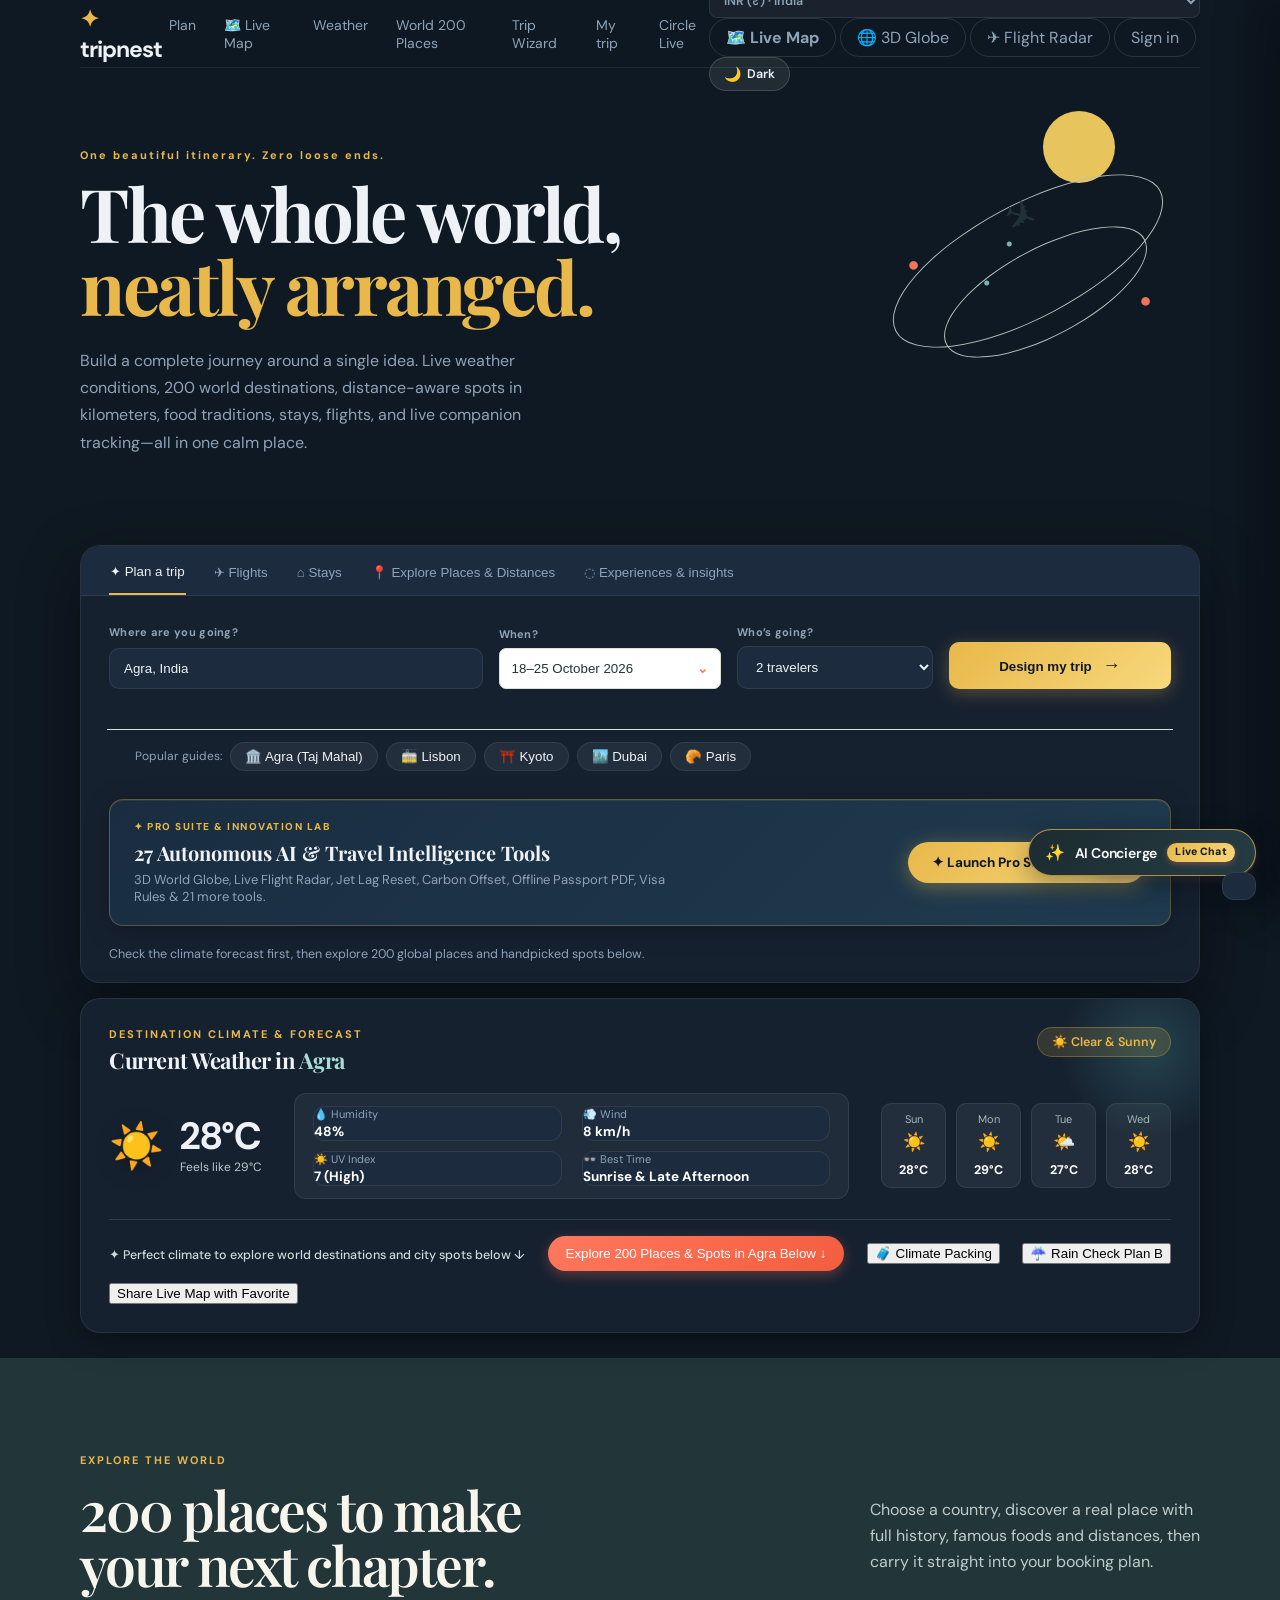
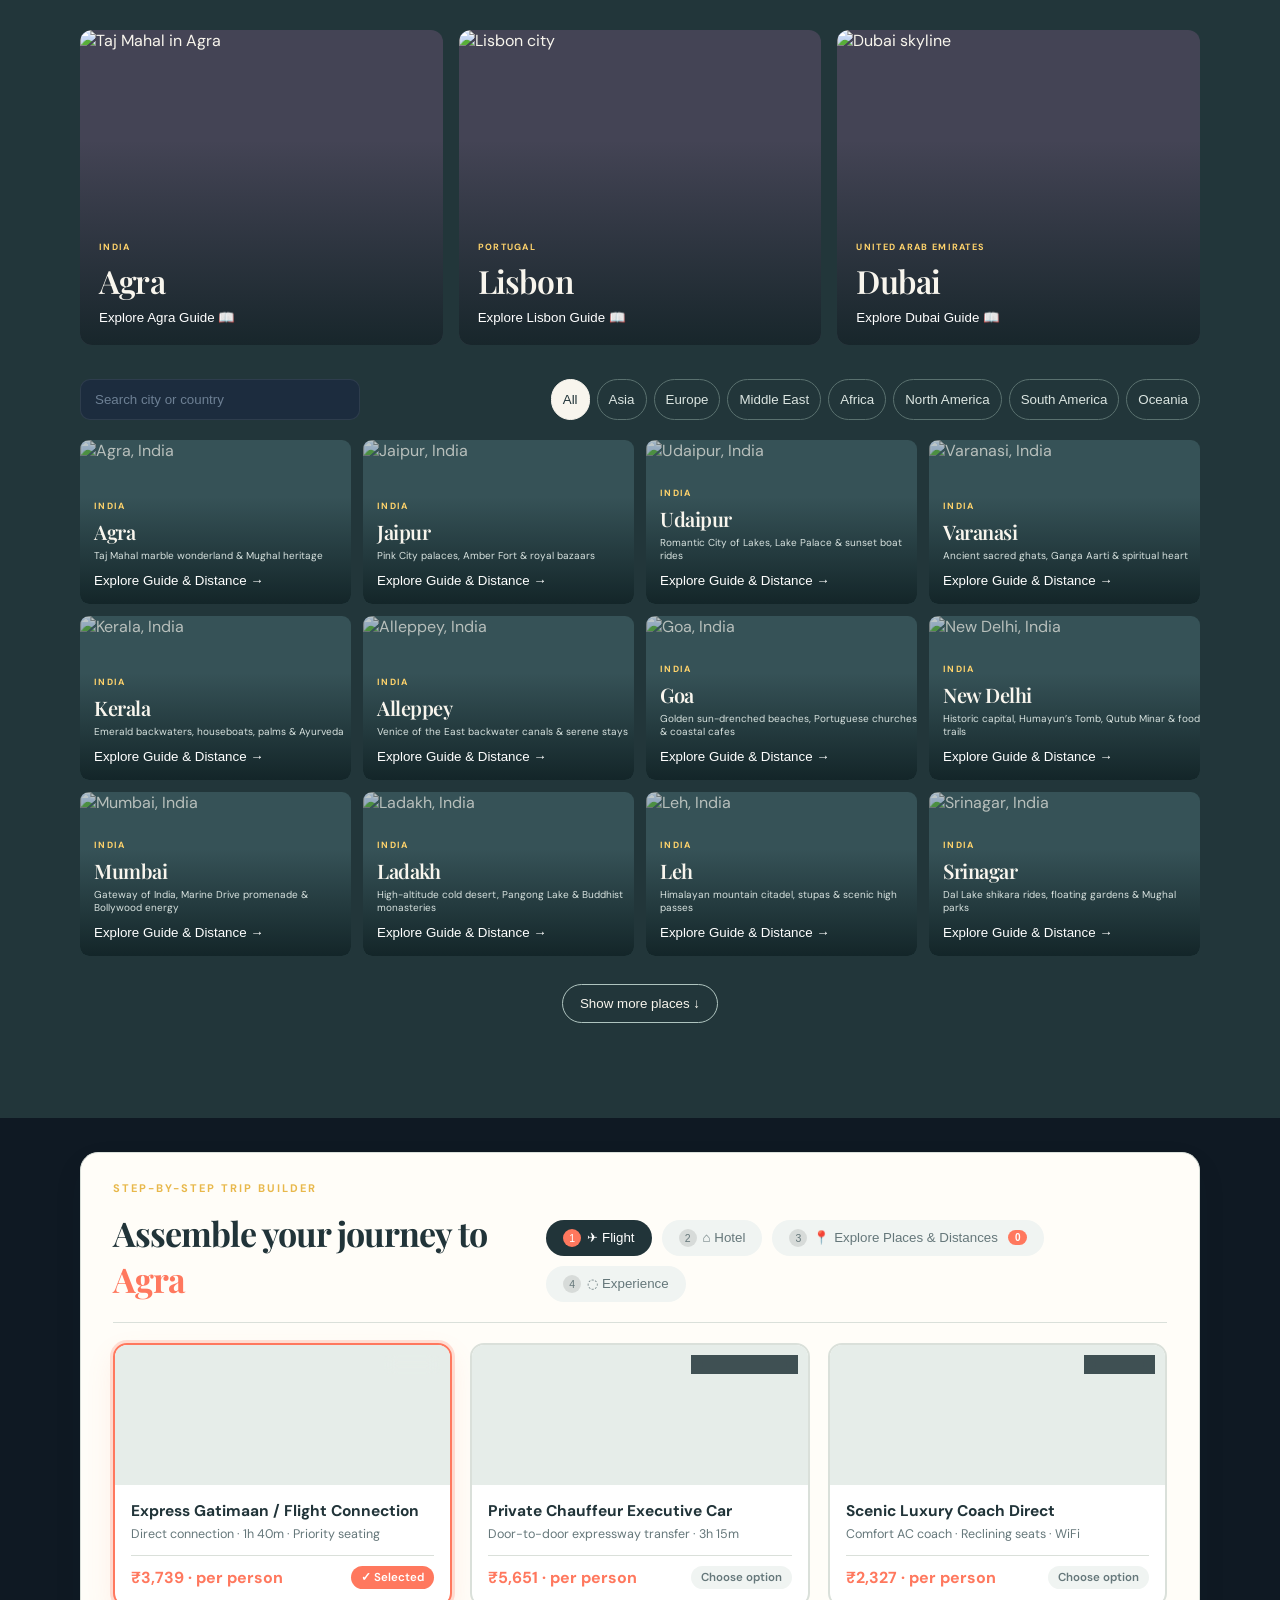
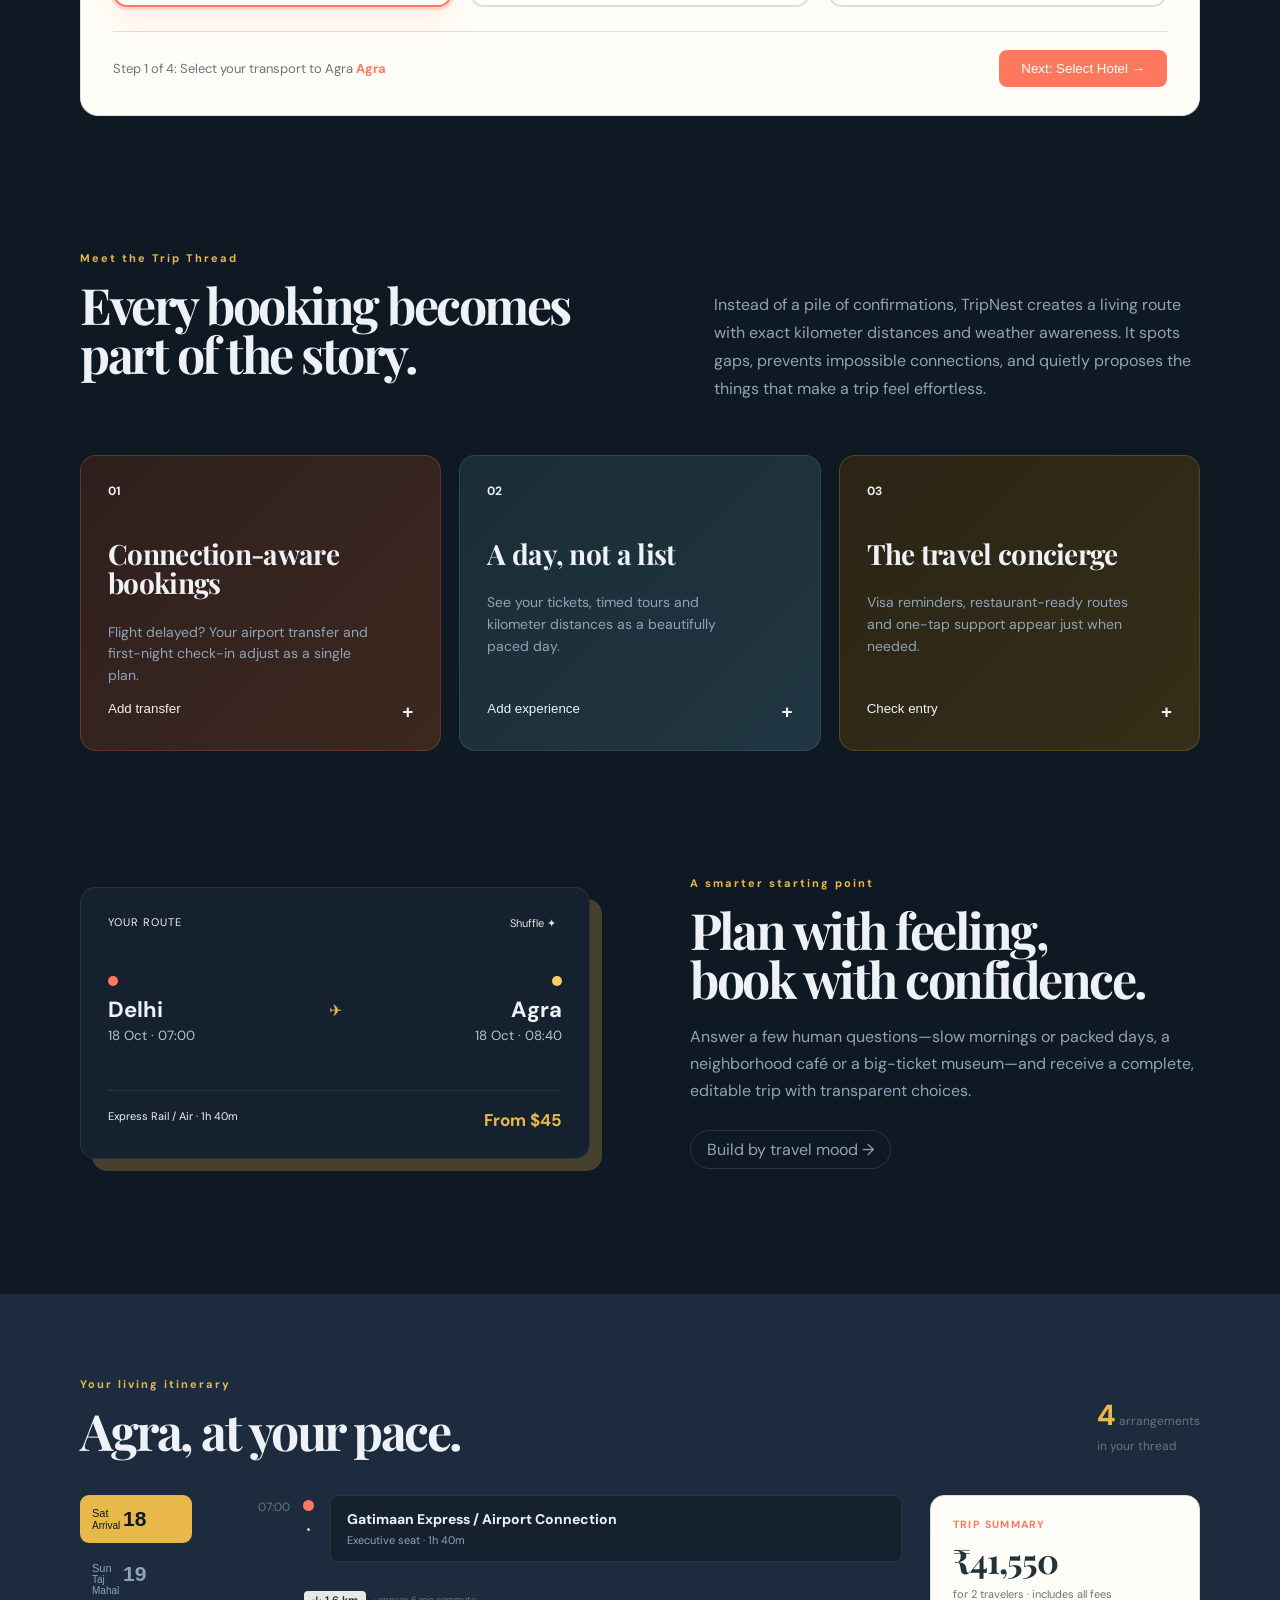
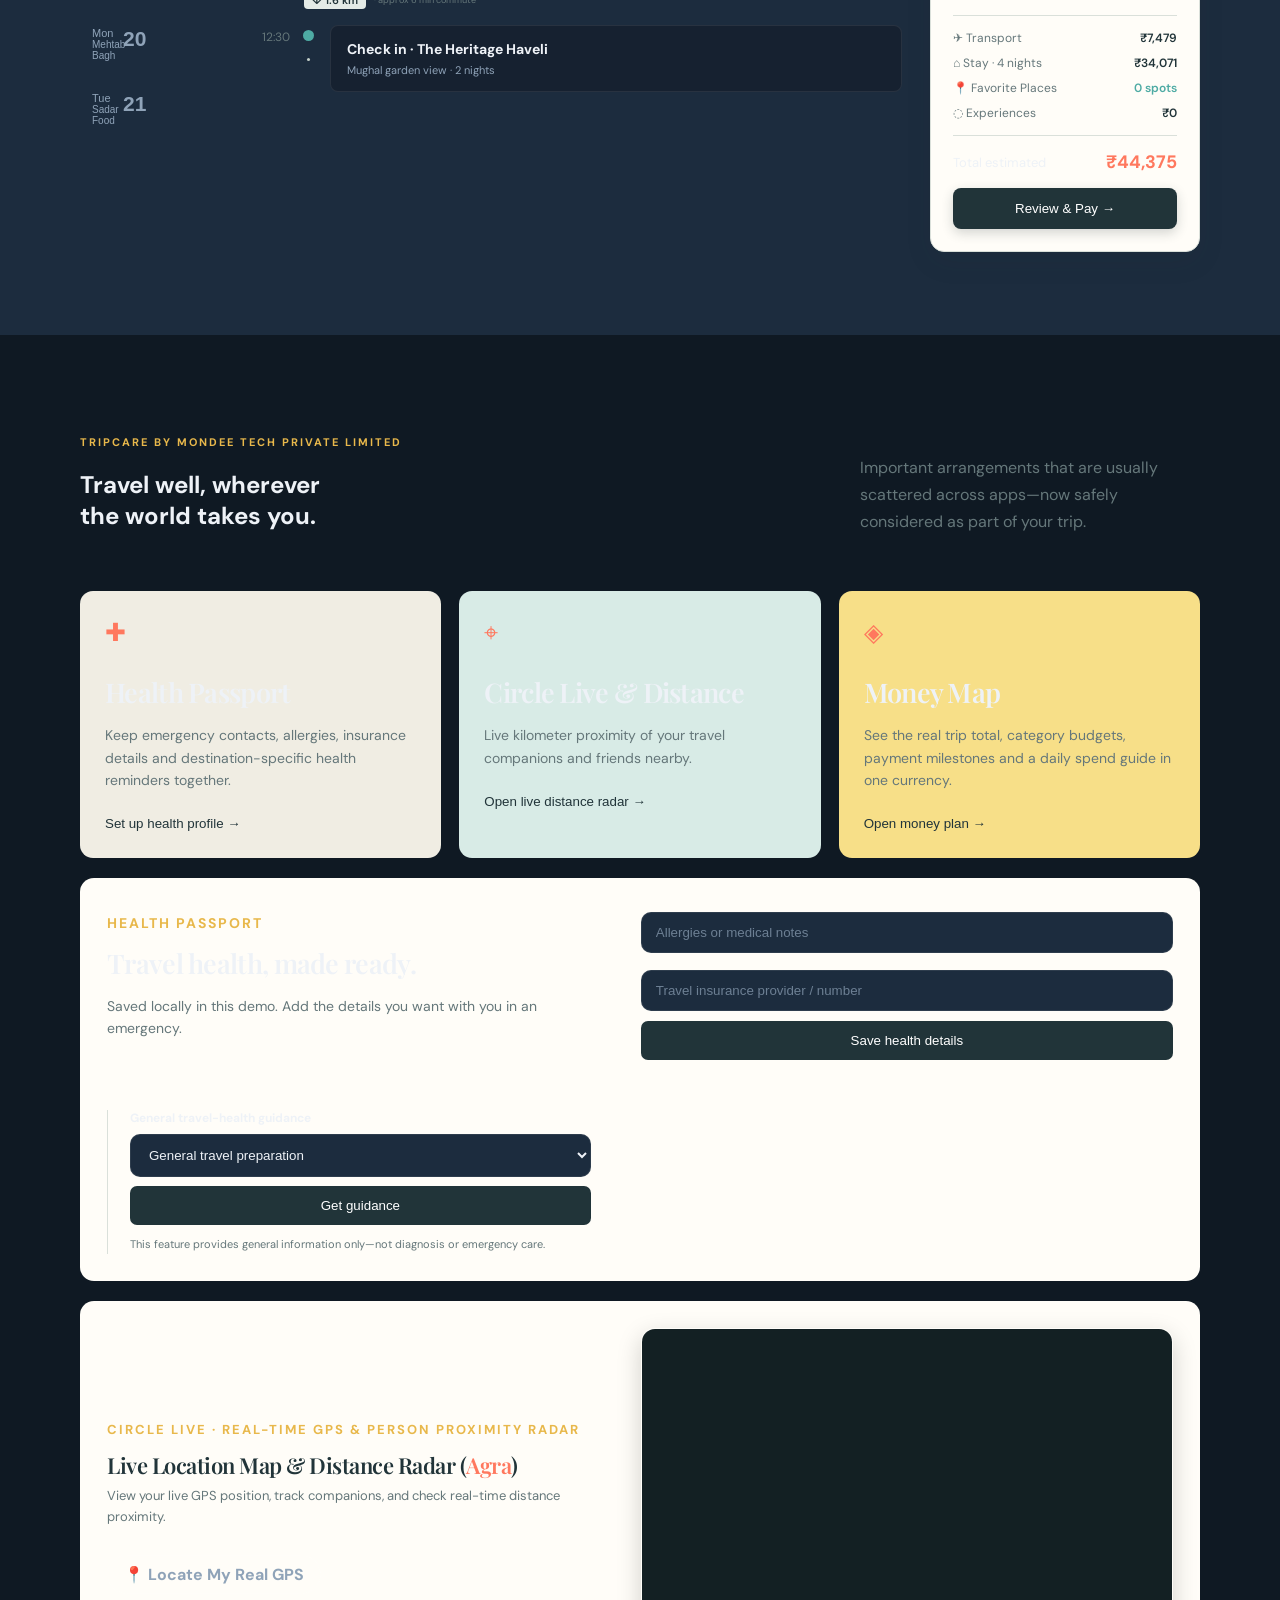
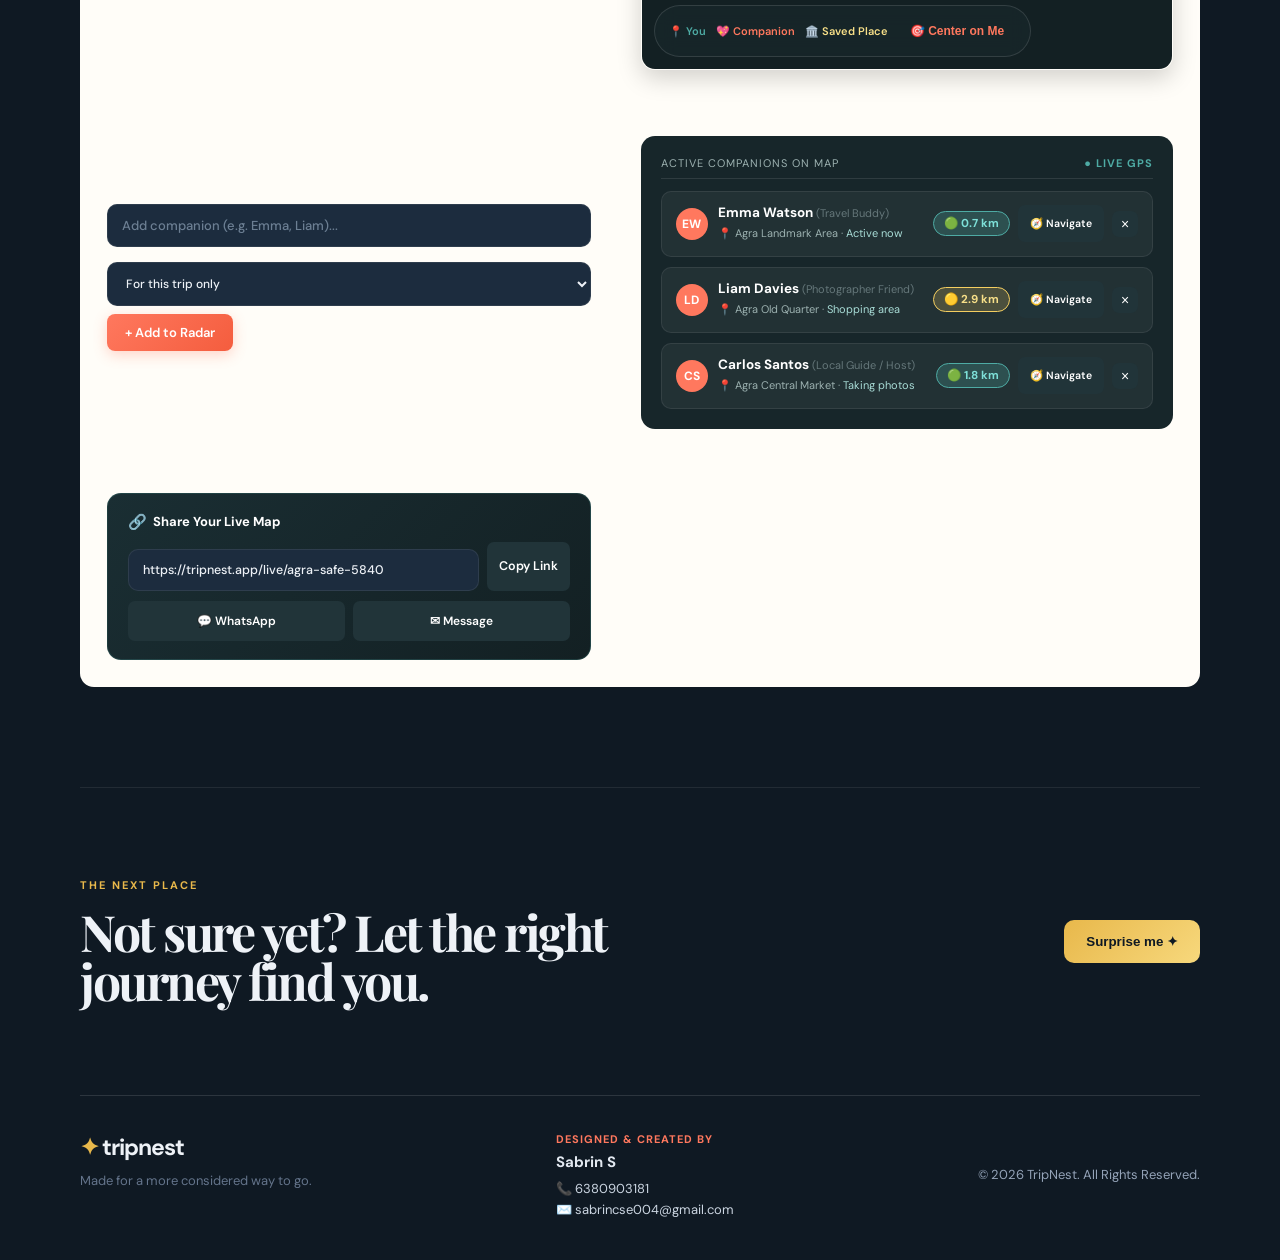
==== static/index.html @ 968e50c2 "Fix Render deployment: add Procfile, render.yaml, runtime.txt, update PORT binding & root layout" ====
<!doctype html>
<html lang="en">
  <head>
    <meta charset="UTF-8" />
    <meta name="viewport" content="width=device-width, initial-scale=1.0" />
    <title>TripNest — Everything for the journey</title>
    <link rel="preconnect" href="https://fonts.googleapis.com" />
    <link rel="preconnect" href="https://fonts.gstatic.com" crossorigin />
    <link href="https://fonts.googleapis.com/css2?family=DM+Sans:wght@400;500;600;700&family=Playfair+Display:wght@600;700&display=swap" rel="stylesheet" />
    <link rel="stylesheet" href="css/styles.css" />
    <link rel="stylesheet" href="css/styles-extra.css" />
    <link rel="stylesheet" href="css/styles-interactive.css" />
    <link rel="stylesheet" href="css/styles-world.css" />
    <link rel="stylesheet" href="css/styles-booking.css" />
    <link rel="stylesheet" href="css/styles-health.css" />
    <link rel="stylesheet" href="css/styles-features.css" />
    <link rel="stylesheet" href="https://unpkg.com/leaflet@1.9.4/dist/leaflet.css" crossorigin="" />
    <link rel="stylesheet" href="css/styles-livemap.css" />
    <link rel="stylesheet" href="css/styles-override.css?v=4" />
    <style>
      /* ── TRIPNEST INLINE THEME — navy + gold (no-cache, always fresh) ── */
      :root {
        --tn-bg:#0f1923; --tn-surface:#162130; --tn-surface2:#1c2c3e;
        --tn-border:rgba(255,255,255,0.08); --tn-gold:#e8b84b; --tn-gold2:#f7d87c;
        --tn-text:#eef2f7; --tn-muted:#8fa3b8; --tn-ink:#0f1923;
      }
      html,body{background:#0f1923!important;color:#eef2f7!important;}

      /* NAV */
      header.nav{background:rgba(15,25,35,.97)!important;backdrop-filter:blur(16px)!important;border-bottom:1px solid rgba(255,255,255,.08)!important;position:sticky!important;top:0!important;z-index:900!important;height:68px!important;}
      .brand{color:#eef2f7!important;}.brand span{color:#e8b84b!important;}
      nav a{color:#8fa3b8!important;}nav a:hover{color:#eef2f7!important;}
      .sign-in,.outline-btn{background:transparent!important;border:1px solid rgba(255,255,255,.12)!important;color:#8fa3b8!important;border-radius:100px!important;padding:8px 16px!important;transition:all .2s!important;}
      .sign-in:hover,.outline-btn:hover{border-color:#e8b84b!important;color:#e8b84b!important;}
      .currency-nav-select{background:rgba(255,255,255,.05)!important;border:1px solid rgba(255,255,255,.08)!important;color:#8fa3b8!important;border-radius:8px!important;padding:7px 10px!important;}

      /* HERO */
      .eyebrow{color:#e8b84b!important;letter-spacing:2px!important;}
      .hero h1,.concept h2,.split-section h2,.itinerary-section h2,.newsletter h2{color:#eef2f7!important;}
      h1 em{color:#e8b84b!important;font-style:normal!important;}
      .hero-copy{color:#8fa3b8!important;font-size:16px!important;line-height:1.7!important;}

      /* PLANNER CARD */
      .planner{background:#162130!important;border:1px solid rgba(255,255,255,.08)!important;border-radius:20px!important;box-shadow:0 20px 60px rgba(0,0,0,.45)!important;overflow:hidden!important;margin-top:24px!important;}
      .tab-row{background:#1c2c3e!important;border-bottom:1px solid rgba(255,255,255,.08)!important;padding:0 28px!important;}
      .tab-row button{color:#8fa3b8!important;}.tab-row button.active{color:#eef2f7!important;border-bottom:2px solid #e8b84b!important;}
      .search-box{background:#162130!important;padding:24px 28px!important;gap:16px!important;}
      .search-box label{color:#8fa3b8!important;font-size:11px!important;font-weight:700!important;}
      input,select{background:#1c2c3e!important;border:1px solid rgba(255,255,255,.08)!important;color:#eef2f7!important;border-radius:10px!important;padding:12px 14px!important;}
      input:focus,select:focus{border-color:#e8b84b!important;box-shadow:0 0 0 3px rgba(232,184,75,.12)!important;outline:none!important;}
      input::placeholder{color:#8fa3b8!important;opacity:.7!important;}
      .search-btn{background:linear-gradient(135deg,#e8b84b,#f7d87c)!important;color:#0f1923!important;border:none!important;border-radius:10px!important;font-weight:700!important;box-shadow:0 4px 18px rgba(232,184,75,.3)!important;}
      .search-btn:hover{transform:translateY(-2px)!important;box-shadow:0 8px 28px rgba(232,184,75,.5)!important;}

      /* QUICK PILLS */
      .quick-destination-pills{background:#162130!important;padding:12px 28px 20px!important;display:flex!important;align-items:center!important;gap:8px!important;flex-wrap:wrap!important;}
      .quick-destination-pills span{color:#8fa3b8!important;font-size:12px!important;}
      .quick-pill-btn{background:rgba(255,255,255,.06)!important;border:1px solid rgba(255,255,255,.08)!important;color:#eef2f7!important;border-radius:999px!important;padding:6px 14px!important;cursor:pointer!important;transition:all .2s!important;}
      .quick-pill-btn:hover{background:rgba(232,184,75,.12)!important;border-color:#e8b84b!important;color:#e8b84b!important;}

      /* PRO SUITE BANNER — properly aligned */
      .planner-suite-banner{margin:0 28px 20px!important;background:linear-gradient(135deg,#1a2d40,#1f3a4f)!important;border:1px solid rgba(232,184,75,.3)!important;border-radius:14px!important;padding:20px 24px!important;}
      .planner-suite-header{display:flex!important;align-items:center!important;justify-content:space-between!important;gap:20px!important;flex-wrap:wrap!important;}
      .planner-suite-title{flex:1!important;min-width:0!important;}
      .planner-suite-badge{font-size:10px!important;font-weight:800!important;letter-spacing:1.5px!important;color:#e8b84b!important;text-transform:uppercase!important;display:block!important;margin-bottom:6px!important;}
      .planner-suite-banner h3{margin:0 0 5px!important;font:700 20px "Playfair Display",serif!important;color:#eef2f7!important;}
      .planner-suite-banner p{margin:0!important;font-size:13px!important;color:#8fa3b8!important;}
      .highlight-suite-btn{background:linear-gradient(135deg,#e8b84b,#f7d87c)!important;color:#0f1923!important;border:none!important;border-radius:999px!important;padding:12px 24px!important;font:700 13.5px "DM Sans",sans-serif!important;white-space:nowrap!important;flex-shrink:0!important;cursor:pointer!important;box-shadow:0 4px 20px rgba(232,184,75,.4)!important;animation:none!important;transition:all .25s!important;}
      .highlight-suite-btn:hover{transform:translateY(-2px)!important;box-shadow:0 8px 30px rgba(232,184,75,.6)!important;}
      .helper{padding:0 28px 20px!important;color:#8fa3b8!important;font-size:12.5px!important;}

      /* SECTIONS */
      .itinerary-section{background:#1c2c3e!important;}
      .itinerary-section h2{color:#eef2f7!important;}
      .day{color:#8fa3b8!important;}.day.active{background:#e8b84b!important;color:#0f1923!important;}
      .event-content{background:#162130!important;border:1px solid rgba(255,255,255,.08)!important;color:#eef2f7!important;}
      .event-content b{color:#eef2f7!important;}.event-content small{color:#8fa3b8!important;}
      .trip-total{background:#162130!important;border:1px solid rgba(255,255,255,.08)!important;border-radius:16px!important;}
      .trip-total p,.trip-total small{color:#8fa3b8!important;}.trip-total h3{color:#e8b84b!important;}
      .trip-total hr{border-top:1px solid rgba(255,255,255,.08)!important;}
      .trip-total button{background:linear-gradient(135deg,#e8b84b,#f7d87c)!important;color:#0f1923!important;border-radius:10px!important;font-weight:700!important;}
      .trip-count b{color:#e8b84b!important;}
      .feature-card.coral{background:linear-gradient(135deg,#2e1f1c,#3d2820)!important;border:1px solid rgba(255,127,110,.2)!important;}
      .feature-card.blue{background:linear-gradient(135deg,#1a2d35,#203642)!important;border:1px solid rgba(78,171,164,.2)!important;}
      .feature-card.yellow{background:linear-gradient(135deg,#2a2415,#352e18)!important;border:1px solid rgba(232,184,75,.2)!important;}
      .feature-card h3,.feature-card span,.feature-card button{color:#eef2f7!important;}
      .feature-card p{color:#8fa3b8!important;}
      .route-card{background:#162130!important;border:1px solid rgba(255,255,255,.08)!important;box-shadow:12px 12px 0 rgba(232,184,75,.25)!important;color:#eef2f7!important;}
      .route-line>span{color:#e8b84b!important;}.route-footer{border-top:1px solid rgba(255,255,255,.08)!important;}.route-footer strong{color:#e8b84b!important;}
      .section-copy,.concept>p{color:#8fa3b8!important;}
      .weather-card-container{background:#162130!important;border:1px solid rgba(255,255,255,.08)!important;border-radius:20px!important;padding:28px!important;}
      .weather-header h3,.weather-temp{color:#eef2f7!important;}
      .weather-badge{background:rgba(232,184,75,.15)!important;border:1px solid rgba(232,184,75,.3)!important;color:#e8b84b!important;border-radius:999px!important;padding:6px 14px!important;}
      .w-metric{background:#1c2c3e!important;border:1px solid rgba(255,255,255,.08)!important;border-radius:12px!important;color:#eef2f7!important;}
      .w-metric span{color:#8fa3b8!important;}
      dialog{background:#162130!important;color:#eef2f7!important;border:1px solid rgba(255,255,255,.08)!important;border-radius:20px!important;}
      dialog h2{color:#eef2f7!important;}dialog::backdrop{background:rgba(5,10,18,.85)!important;}
      .account-tabs button{color:#8fa3b8!important;}.account-tabs .active{color:#e8b84b!important;border-bottom-color:#e8b84b!important;}
      footer{border-top:1px solid rgba(255,255,255,.08)!important;color:#8fa3b8!important;}
      footer a{color:#eef2f7!important;text-decoration:none!important;}
      .newsletter h2{color:#eef2f7!important;}.newsletter button{background:linear-gradient(135deg,#e8b84b,#f7d87c)!important;color:#0f1923!important;font-weight:700!important;border-radius:10px!important;}
      #toast{background:#1c2c3e!important;border:1px solid rgba(255,255,255,.08)!important;color:#eef2f7!important;border-radius:12px!important;bottom:90px!important;right:24px!important;z-index:1001!important;}

      /* AI CHAT WIDGET */
      .ai-chat-widget-container{position:fixed!important;bottom:24px!important;right:24px!important;z-index:1000!important;display:flex!important;flex-direction:column!important;align-items:flex-end!important;gap:10px!important;pointer-events:none!important;}
      .ai-chat-widget-container>*{pointer-events:auto!important;}
      .omni-floating-btn{display:inline-flex!important;align-items:center!important;gap:10px!important;background:linear-gradient(135deg,#1c2b2f,#253d45)!important;color:#fff!important;border:1.5px solid rgba(232,184,75,.7)!important;border-radius:999px!important;padding:12px 20px 12px 16px!important;font:600 14px "DM Sans",sans-serif!important;cursor:pointer!important;box-shadow:0 8px 28px rgba(0,0,0,.35)!important;transition:all .25s!important;}
      .omni-floating-btn:hover{transform:translateY(-3px)!important;border-color:#f7d87c!important;}
      .omni-floating-sparkle{color:#e8b84b!important;}
      .omni-floating-badge{background:linear-gradient(135deg,#e8b84b,#f7d87c)!important;color:#0f1923!important;font-size:10.5px!important;font-weight:800!important;padding:2px 8px!important;border-radius:999px!important;}
      .ai-chat-drawer{width:min(380px,calc(100vw - 48px))!important;max-height:min(540px,calc(100vh - 120px))!important;background:#111e29!important;border:1px solid rgba(232,184,75,.25)!important;border-radius:20px!important;box-shadow:0 24px 72px rgba(0,0,0,.6)!important;display:flex!important;flex-direction:column!important;overflow:hidden!important;transform:translateY(14px) scale(.97)!important;opacity:0!important;transition:transform .3s cubic-bezier(.16,1,.3,1),opacity .3s cubic-bezier(.16,1,.3,1)!important;pointer-events:none!important;}
      .ai-chat-drawer.open{transform:translateY(0) scale(1)!important;opacity:1!important;pointer-events:auto!important;}
      .ai-chat-drawer.hidden{display:none!important;}
      .ai-chat-drawer-header{background:linear-gradient(135deg,#152030,#1c2d3e)!important;border-bottom:1px solid rgba(232,184,75,.15)!important;padding:16px 18px!important;display:flex!important;align-items:center!important;justify-content:space-between!important;flex-shrink:0!important;}
      .ai-chat-badge{color:#e8b84b!important;font-size:10px!important;font-weight:800!important;}
      .ai-chat-drawer-title h3{color:#eef2f7!important;margin:4px 0 0!important;}
      .ai-chat-close-btn{background:rgba(255,255,255,.07)!important;border:1px solid rgba(255,255,255,.12)!important;color:#8fa3b8!important;border-radius:50%!important;width:32px!important;height:32px!important;display:flex!important;align-items:center!important;justify-content:center!important;cursor:pointer!important;font-size:18px!important;transition:all .2s!important;}
      .ai-chat-close-btn:hover{background:rgba(232,184,75,.15)!important;border-color:#e8b84b!important;color:#e8b84b!important;}
      .ai-chat-drawer-body{flex:1!important;overflow-y:auto!important;padding:16px!important;display:flex!important;flex-direction:column!important;gap:12px!important;}
      .ai-chat-drawer-actions{display:flex!important;gap:8px!important;}
      .voice-btn,.passport-pdf-btn{flex:1!important;padding:9px 12px!important;border-radius:10px!important;border:1px solid rgba(255,255,255,.08)!important;background:rgba(255,255,255,.05)!important;color:#eef2f7!important;font:500 12px "DM Sans",sans-serif!important;cursor:pointer!important;transition:all .2s!important;text-align:center!important;}
      .voice-btn:hover,.passport-pdf-btn:hover{background:rgba(232,184,75,.12)!important;border-color:#e8b84b!important;color:#e8b84b!important;}
      .ai-prompts{display:flex!important;flex-direction:column!important;gap:6px!important;}
      .ai-prompts span{font-size:10.5px!important;font-weight:700!important;color:#8fa3b8!important;text-transform:uppercase!important;display:block!important;}
      .ai-prompts button{background:rgba(255,255,255,.05)!important;border:1px solid rgba(255,255,255,.08)!important;color:#eef2f7!important;border-radius:10px!important;padding:9px 12px!important;font:500 12.5px "DM Sans",sans-serif!important;cursor:pointer!important;text-align:left!important;transition:all .2s!important;}
      .ai-prompts button:hover{background:rgba(232,184,75,.1)!important;border-color:rgba(232,184,75,.4)!important;color:#f7d87c!important;}
      .ai-response{background:rgba(255,255,255,.04)!important;border:1px solid rgba(255,255,255,.08)!important;border-radius:12px!important;padding:14px!important;font-size:13px!important;color:#eef2f7!important;line-height:1.6!important;min-height:80px!important;}
      .ai-response b{color:#e8b84b!important;display:block!important;margin-bottom:4px!important;font-size:11px!important;text-transform:uppercase!important;}
      .ai-chat-drawer-footer{padding:12px 14px 14px!important;border-top:1px solid rgba(255,255,255,.08)!important;background:rgba(0,0,0,.15)!important;flex-shrink:0!important;}
      .ai-chat-form{display:flex!important;gap:8px!important;align-items:center!important;}
      .ai-input-wrap{flex:1!important;display:flex!important;align-items:center!important;background:rgba(255,255,255,.06)!important;border:1px solid rgba(255,255,255,.08)!important;border-radius:12px!important;padding:0 12px!important;transition:border-color .2s!important;}
      .ai-input-wrap:focus-within{border-color:#e8b84b!important;box-shadow:0 0 0 3px rgba(232,184,75,.1)!important;}
      .ai-input-icon{font-size:14px!important;margin-right:6px!important;opacity:.7!important;}
      #aiInput{background:transparent!important;border:none!important;color:#eef2f7!important;font:14px "DM Sans",sans-serif!important;padding:10px 0!important;width:100%!important;outline:none!important;box-shadow:none!important;}
      #aiInput::placeholder{color:#8fa3b8!important;opacity:.7!important;}
      .ai-chat-submit{background:linear-gradient(135deg,#e8b84b,#f7d87c)!important;color:#0f1923!important;border:none!important;border-radius:10px!important;width:38px!important;height:38px!important;display:flex!important;align-items:center!important;justify-content:center!important;font-size:16px!important;font-weight:700!important;cursor:pointer!important;flex-shrink:0!important;transition:all .2s!important;}
      .ai-chat-submit:hover{transform:scale(1.08)!important;}

      /* SCROLLBAR */
      ::-webkit-scrollbar{width:6px;height:6px;}
      ::-webkit-scrollbar-track{background:rgba(255,255,255,.03);}
      ::-webkit-scrollbar-thumb{background:rgba(255,255,255,.12);border-radius:999px;}
      ::-webkit-scrollbar-thumb:hover{background:rgba(232,184,75,.35);}

      /* RESPONSIVE */
      @media(max-width:768px){
        .planner-suite-header{flex-direction:column!important;align-items:flex-start!important;}
        .highlight-suite-btn{width:100%!important;text-align:center!important;}
        .ai-chat-widget-container{bottom:16px!important;right:16px!important;}
      }
      @media(max-width:480px){.omni-floating-label{display:none!important;}}

      /* ── THEME TOGGLE BUTTON ── */
      .theme-toggle-btn {
        display:inline-flex; align-items:center; gap:6px;
        background:rgba(255,255,255,.08); border:1px solid rgba(255,255,255,.15);
        color:#eef2f7; border-radius:999px; padding:7px 14px;
        font:600 12.5px "DM Sans",sans-serif; cursor:pointer;
        transition:all .25s; white-space:nowrap;
      }
      .theme-toggle-btn:hover{background:rgba(232,184,75,.15);border-color:#e8b84b;color:#e8b84b;}
      .theme-toggle-icon{font-size:14px;}

      /* ── OMNI SUITE MODAL — CENTERED ── */
      dialog.omni-suite-modal {
        position:fixed!important;
        inset:0!important;
        margin:auto!important;
        width:min(95vw,1240px)!important;
        height:min(88vh,860px)!important;
        max-width:1240px!important;
        max-height:860px!important;
        border:none!important;
        border-radius:20px!important;
        padding:0!important;
        overflow:hidden!important;
        z-index:1050!important;
        transform:none!important;
        top:auto!important; left:auto!important;
      }
      dialog.omni-suite-modal::backdrop{
        background:rgba(5,10,18,.82)!important;
        backdrop-filter:blur(10px)!important;
      }

      /* ── LIGHT THEME (data-theme=light on html) ── */
      html[data-theme="light"] body{background:#f8f5ed!important;color:#213439!important;}
      html[data-theme="light"] header.nav{background:rgba(255,253,248,.96)!important;border-bottom:1px solid #dae0da!important;}
      html[data-theme="light"] .brand{color:#213439!important;}
      html[data-theme="light"] .brand span{color:#ff785e!important;}
      html[data-theme="light"] nav a{color:#65777a!important;}
      html[data-theme="light"] nav a:hover{color:#213439!important;}
      html[data-theme="light"] .sign-in,.html[data-theme="light"] .outline-btn{border-color:#dae0da!important;color:#65777a!important;}
      html[data-theme="light"] .sign-in:hover{border-color:#ff785e!important;color:#ff785e!important;}
      html[data-theme="light"] .currency-nav-select{background:#fff!important;border-color:#dae0da!important;color:#213439!important;}
      html[data-theme="light"] .theme-toggle-btn{background:#fff!important;border-color:#dae0da!important;color:#213439!important;}
      html[data-theme="light"] .theme-toggle-btn:hover{border-color:#ff785e!important;color:#ff785e!important;}
      html[data-theme="light"] .eyebrow{color:#ff785e!important;}
      html[data-theme="light"] .hero h1,html[data-theme="light"] .concept h2,html[data-theme="light"] .split-section h2,html[data-theme="light"] .itinerary-section h2,html[data-theme="light"] .newsletter h2{color:#213439!important;}
      html[data-theme="light"] h1 em{color:#ff785e!important;}
      html[data-theme="light"] .hero-copy{color:#65777a!important;}
      html[data-theme="light"] .planner{background:#fffdf8!important;border-color:#dae0da!important;box-shadow:0 15px 36px rgba(82,100,91,.1)!important;}
      html[data-theme="light"] .tab-row{background:#fffdf8!important;border-bottom-color:#dae0da!important;}
      html[data-theme="light"] .tab-row button{color:#65777a!important;}
      html[data-theme="light"] .tab-row button.active{color:#213439!important;border-bottom-color:#ff785e!important;}
      html[data-theme="light"] .search-box{background:#fffdf8!important;}
      html[data-theme="light"] .search-box label{color:#65777a!important;}
      html[data-theme="light"] input,html[data-theme="light"] select{background:#fff!important;border-color:#dae0da!important;color:#213439!important;}
      html[data-theme="light"] input::placeholder{color:#65777a!important;}
      html[data-theme="light"] .search-btn{background:#ff785e!important;color:#fff!important;box-shadow:0 4px 18px rgba(255,120,94,.3)!important;}
      html[data-theme="light"] .quick-destination-pills{background:#fffdf8!important;}
      html[data-theme="light"] .quick-destination-pills span{color:#65777a!important;}
      html[data-theme="light"] .quick-pill-btn{background:transparent!important;border-color:#dae0da!important;color:#213439!important;}
      html[data-theme="light"] .quick-pill-btn:hover{background:#fff0ec!important;border-color:#ff785e!important;color:#ff785e!important;}
      html[data-theme="light"] .planner-suite-banner{background:linear-gradient(135deg,#1c2e32,#28444a)!important;border-color:rgba(255,120,94,.35)!important;}
      html[data-theme="light"] .planner-suite-badge{color:#ffa08d!important;}
      html[data-theme="light"] .planner-suite-banner h3{color:#fff!important;}
      html[data-theme="light"] .planner-suite-banner p{color:#b7c5c1!important;}
      html[data-theme="light"] .highlight-suite-btn{background:#ff785e!important;color:#fff!important;box-shadow:0 4px 20px rgba(255,120,94,.4)!important;}
      html[data-theme="light"] .helper{color:#65777a!important;}
      html[data-theme="light"] .weather-card-container{background:#fffdf8!important;border-color:#dae0da!important;}
      html[data-theme="light"] .weather-header h3,.html[data-theme="light"] .weather-temp{color:#213439!important;}
      html[data-theme="light"] .weather-badge{background:#fff0ec!important;border-color:#ff785e!important;color:#ff785e!important;}
      html[data-theme="light"] .w-metric{background:#f0ede3!important;border-color:#dae0da!important;color:#213439!important;}
      html[data-theme="light"] .itinerary-section{background:#eef0e8!important;}
      html[data-theme="light"] .day{color:#65777a!important;}
      html[data-theme="light"] .day.active{background:#213439!important;color:#fff!important;}
      html[data-theme="light"] .event-content{background:#fffdf8!important;border-color:#e5ebe9!important;color:#213439!important;}
      html[data-theme="light"] .trip-total{background:#fffdf8!important;border-color:#dae0da!important;}
      html[data-theme="light"] .trip-total h3{color:#ff785e!important;}
      html[data-theme="light"] .trip-count b{color:#ff785e!important;}
      html[data-theme="light"] .trip-total button{background:#213439!important;color:#fff!important;}
      html[data-theme="light"] .route-card{background:#213439!important;color:#f4f6ed!important;box-shadow:12px 12px 0 #f4ce60!important;border:none!important;}
      html[data-theme="light"] .route-line>span{color:#f4ce60!important;}
      html[data-theme="light"] .route-footer strong{color:#f4ce60!important;}
      html[data-theme="light"] .feature-card.coral{background:#ffad9b!important;border:none!important;}
      html[data-theme="light"] .feature-card.blue{background:#a9ddd7!important;border:none!important;}
      html[data-theme="light"] .feature-card.yellow{background:#f8df89!important;border:none!important;}
      html[data-theme="light"] .feature-card h3,.html[data-theme="light"] .feature-card span,.html[data-theme="light"] .feature-card button{color:#213439!important;}
      html[data-theme="light"] dialog{background:#fffdf8!important;color:#213439!important;border-color:#dae0da!important;}
      html[data-theme="light"] dialog h2{color:#213439!important;}
      html[data-theme="light"] .newsletter h2{color:#213439!important;}
      html[data-theme="light"] .newsletter button{background:#ff785e!important;color:#fff!important;}
      html[data-theme="light"] footer{color:#65777a!important;border-top-color:#dae0da!important;}
      html[data-theme="light"] footer a{color:#213439!important;}
      html[data-theme="light"] #toast{background:#213439!important;color:#fff!important;}
      html[data-theme="light"] .omni-floating-btn{background:linear-gradient(135deg,#1c2b2f,#294248)!important;border-color:rgba(255,120,94,.7)!important;}
      html[data-theme="light"] .omni-floating-sparkle{color:#ffa08d!important;}
      html[data-theme="light"] .omni-floating-badge{background:linear-gradient(135deg,#ff785e,#f4ce60)!important;color:#17272a!important;}
      html[data-theme="light"] ::-webkit-scrollbar-thumb{background:rgba(33,52,57,.2);}
      html[data-theme="light"] ::-webkit-scrollbar-thumb:hover{background:rgba(255,120,94,.4);}

      /* ── ENHANCED FOOTER STYLING ── */
      footer.main-site-footer {
        border-top: 1px solid rgba(255,255,255,0.12)!important;
        padding: 36px 0 42px!important;
        display: flex!important;
        justify-content: space-between!important;
        align-items: flex-start!important;
        flex-wrap: wrap!important;
        gap: 24px!important;
        color: #94a3b8!important;
        font-size: 13px!important;
      }
      .footer-col { display: flex; flex-direction: column; gap: 6px; }
      .footer-tagline { margin: 4px 0 0; color: #64748b; font-size: 13px; }
      .footer-col-title { font-size: 11px; text-transform: uppercase; letter-spacing: 1px; color: #ff785e; font-weight: 700; }
      .creator-name { font-size: 15px; color: #e2e8f0; font-weight: 700; }
      .contact-details { display: flex; flex-direction: column; gap: 4px; margin-top: 2px; }
      .contact-item { color: #cbd5e1!important; text-decoration: none!important; font-size: 13px; transition: color 0.2s; }
      .contact-item:hover { color: #ff785e!important; }
      .copyright-col { align-self: center; text-align: right; }

      html[data-theme="light"] footer.main-site-footer { border-top-color: #dae0da!important; color: #65777a!important; }
      html[data-theme="light"] .creator-name { color: #213439!important; }
      html[data-theme="light"] .contact-item { color: #65777a!important; }
      html[data-theme="light"] .contact-item:hover { color: #ff785e!important; }
    </style>
  </head>

  <script>
    /* Theme bootstrap & toggle handler */
    (function(){
      function applyTheme(theme) {
        document.documentElement.setAttribute('data-theme', theme);
        localStorage.setItem('tn-theme', theme);
        var btn = document.getElementById('themeToggleBtn');
        if (btn) {
          if (theme === 'light') {
            btn.innerHTML = '<span class="theme-toggle-icon">☀️</span> <span class="theme-toggle-label">Light</span>';
            btn.title = "Switch to Dark mode";
          } else {
            btn.innerHTML = '<span class="theme-toggle-icon">🌙</span> <span class="theme-toggle-label">Dark</span>';
            btn.title = "Switch to Light mode";
          }
        }
      }

      var saved = localStorage.getItem('tn-theme') || 'dark';
      document.documentElement.setAttribute('data-theme', saved);

      document.addEventListener('DOMContentLoaded', function() {
        applyTheme(saved);
        var btn = document.getElementById('themeToggleBtn');
        if (btn) {
          btn.addEventListener('click', function() {
            var current = document.documentElement.getAttribute('data-theme') || 'dark';
            var next = current === 'light' ? 'dark' : 'light';
            applyTheme(next);
          });
        }
      });
    })();
  </script>

  <body>

    <header class="nav wrap">
      <a class="brand" href="#top" aria-label="TripNest home"><span>✦</span> tripnest</a>
      <nav>
        <a href="#planner">Plan</a>
        <a href="#locationPanel" id="navLiveMapLink">🗺️ Live Map</a>
        <a href="#weatherSection">Weather</a>
        <a href="#worldExplorer">World 200 Places</a>
        <a href="#wizardSection">Trip Wizard</a>
        <a href="#itinerary">My trip</a>
        <a href="#essentials">Circle Live</a>
      </nav>
      <div class="nav-actions">
        <select id="currencySelector" class="currency-nav-select" title="Change Currency">
          <option value="USD">USD ($) · United States</option>
          <option value="INR" selected>INR (₹) · India</option>
          <option value="EUR">EUR (€) · Europe</option>
          <option value="GBP">GBP (£) · United Kingdom</option>
          <option value="JPY">JPY (¥) · Japan</option>
          <option value="AED">AED (د.إ) · UAE</option>
          <option value="SGD">SGD (S$) · Singapore</option>
          <option value="AUD">AUD (A$) · Australia</option>
          <option value="CAD">CAD (C$) · Canada</option>
          <option value="CHF">CHF (Fr) · Switzerland</option>
          <option value="KRW">KRW (₩) · South Korea</option>
          <option value="THB">THB (฿) · Thailand</option>
          <option value="MYR">MYR (RM) · Malaysia</option>
          <option value="IDR">IDR (Rp) · Indonesia</option>
          <option value="TRY">TRY (₺) · Turkey</option>
          <option value="BRL">BRL (R$) · Brazil</option>
          <option value="MXN">MXN ($) · Mexico</option>
          <option value="ZAR">ZAR (R) · South Africa</option>
          <option value="EGP">EGP (£) · Egypt</option>
          <option value="NPR">NPR (रू) · Nepal</option>
          <option value="LKR">LKR (₨) · Sri Lanka</option>
          <option value="PKR">PKR (₨) · Pakistan</option>
          <option value="OMR">OMR (ر.ع.) · Oman</option>
          <option value="QAR">QAR (ر.ق) · Qatar</option>
          <option value="VND">VND (₫) · Vietnam</option>
          <option value="CNY">CNY (¥) · China</option>
          <option value="HKD">HKD (HK$) · Hong Kong</option>
          <option value="NOK">NOK (kr) · Norway / Iceland</option>
          <option value="SEK">SEK (kr) · Sweden</option>
          <option value="DKK">DKK (kr) · Denmark</option>
          <option value="CZK">CZK (Kč) · Czech Republic</option>
          <option value="PLN">PLN (zł) · Poland</option>
          <option value="HUF">HUF (Ft) · Hungary</option>
          <option value="NZD">NZD (NZ$) · New Zealand</option>
          <option value="MAD">MAD (د.م.) · Morocco</option>
          <option value="KES">KES (KSh) · Kenya</option>
          <option value="TZS">TZS (TSh) · Tanzania</option>
          <option value="PEN">PEN (S/) · Peru</option>
          <option value="ARS">ARS ($) · Argentina</option>
          <option value="CUP">CUP ($) · Cuba</option>
          <option value="MVR">MVR (Rf) · Maldives</option>
          <option value="KHR">KHR (៛) · Cambodia</option>
          <option value="PGK">PGK (K) · Papua New Guinea</option>
        </select>
        <button class="sign-in" id="openLiveMapBtn" style="border-color:#ff785e;color:#ff785e;font-weight:700;">🗺️ Live Map</button>
        <button class="sign-in" id="openGlobeBtn">🌐 3D Globe</button>
        <button class="sign-in" id="openFlightRadarBtn">✈ Flight Radar</button>
        <button class="sign-in" id="accountBtn">Sign in</button>
        <button class="theme-toggle-btn" id="themeToggleBtn" title="Toggle Light / Dark mode" aria-label="Toggle theme">
          <span class="theme-toggle-icon">🌙</span>
          <span class="theme-toggle-label">Dark</span>
        </button>
      </div>
    </header>

    <main id="top">
      <section class="hero wrap">
        <p class="eyebrow">One beautiful itinerary. Zero loose ends.</p>
        <h1>The whole world,<br /><em>neatly arranged.</em></h1>
        <p class="hero-copy">Build a complete journey around a single idea. Live weather conditions, 200 world destinations, distance-aware spots in kilometers, food traditions, stays, flights, and live companion tracking—all in one calm place.</p>
        <div class="hero-art" aria-hidden="true"><span class="sun"></span><span class="orbit orbit-one"></span><span class="orbit orbit-two"></span><span class="plane">✈</span><span class="pin pin-one">●</span><span class="pin pin-two">●</span></div>
      </section>

      <!-- Main Planner Search Box with Autocomplete -->
      <section class="planner wrap" id="planner">
        <div class="tab-row" role="tablist" aria-label="Travel booking type">
          <button class="active" data-tab="trip">✦ Plan a trip</button>
          <button data-tab="flight">✈ Flights</button>
          <button data-tab="stay">⌂ Stays</button>
          <button data-tab="places">📍 Explore Places & Distances</button>
          <button data-tab="tour">◌ Experiences & insights</button>
        </div>

        <form id="searchForm" class="search-box">
          <div class="search-field-group">
            <label for="destination">Where are you going?</label>
            <div class="autocomplete-wrapper">
              <input id="destination" type="text" autocomplete="off" value="Agra, India" placeholder="Type city or country (e.g. Agra, Kyoto, Dubai, Paris)..." />
              <ul id="suggestions" class="suggestions-list hidden" role="listbox"></ul>
            </div>
          </div>
          <label>When?<button id="datePickerBtn" class="date-trigger" type="button"><span id="dateLabel">18–25 October 2026</span><b>⌄</b></button></label>
          <label>Who’s going?<select id="travelers"><option>2 travelers</option><option>1 traveler</option><option>3 travelers</option><option>4 travelers</option></select></label>
          <button class="search-btn" type="submit">Design my trip <span>→</span></button>
        </form>
        <div class="quick-destination-pills">
          <span>Popular guides:</span>
          <button type="button" class="quick-pill-btn" data-guide-place="Agra, India">🏛️ Agra (Taj Mahal)</button>
          <button type="button" class="quick-pill-btn" data-guide-place="Lisbon, Portugal">🚋 Lisbon</button>
          <button type="button" class="quick-pill-btn" data-guide-place="Kyoto, Japan">⛩️ Kyoto</button>
          <button type="button" class="quick-pill-btn" data-guide-place="Dubai, United Arab Emirates">🏙️ Dubai</button>
          <button type="button" class="quick-pill-btn" data-guide-place="Paris, France">🥐 Paris</button>
        </div>

        <!-- Integrated Pro Suite & Innovation Lab Featured Banner -->
        <div class="planner-suite-banner" id="plannerSuiteBanner">
          <div class="planner-suite-header">
            <div class="planner-suite-title">
              <span class="planner-suite-badge">✦ PRO SUITE & INNOVATION LAB</span>
              <h3>27 Autonomous AI & Travel Intelligence Tools</h3>
              <p>3D World Globe, Live Flight Radar, Jet Lag Reset, Carbon Offset, Offline Passport PDF, Visa Rules & 21 more tools.</p>
            </div>
            <button class="sign-in highlight-suite-btn" id="openOmniSuiteBtn">✦ Launch Pro Suite (27 Tools)</button>
          </div>
        </div>
        <p class="helper" id="searchMessage">Check the climate forecast first, then explore 200 global places and handpicked spots below.</p>
      </section>

      <!-- 1. LIVE WEATHER & CLIMATE CONDITIONS -->
      <section class="wrap weather-section" id="weatherSection">
        <div class="weather-card-container">
          <div class="weather-header">
            <div>
              <p class="eyebrow">DESTINATION CLIMATE & FORECAST</p>
              <h3>Current Weather in <span id="weatherCity">Agra, India</span></h3>
            </div>
            <span class="weather-badge" id="weatherConditionBadge">☀️ Clear & Sunny</span>
          </div>
          <div class="weather-body" id="weatherBody">
            <div class="weather-main-stat">
              <div class="weather-big-icon" id="weatherIcon">☀️</div>
              <div class="weather-temp-wrap">
                <span class="weather-temp" id="weatherTemp">28°C</span>
                <span class="weather-feels" id="weatherFeels">Feels like 29°C</span>
              </div>
            </div>
            <div class="weather-metrics">
              <div class="w-metric"><span>💧 Humidity</span><b id="weatherHumidity">48%</b></div>
              <div class="w-metric"><span>💨 Wind</span><b id="weatherWind">8 km/h</b></div>
              <div class="w-metric"><span>☀️ UV Index</span><b id="weatherUV">7 (High)</b></div>
              <div class="w-metric"><span>👓 Best Time</span><b id="weatherBestTime">Sunrise & Late Afternoon</b></div>
            </div>
            <div class="weather-forecast-days" id="weatherDays">
              <!-- Rendered via JS -->
            </div>
          </div>
          <div class="weather-action-bar">
            <div class="w-action-text">
              <span>✦ Perfect climate to explore world destinations and city spots below ↓</span>
            </div>
            <button id="jumpToPlacesBtn" class="weather-explore-btn" type="button">
              Explore 200 Places & Spots in <span class="dest-target-name">Agra</span> Below ↓
            </button>
            <button id="openPackingBtn" class="weather-share-btn" type="button">🧳 Climate Packing</button>
            <button id="openRainCheckBtn" class="weather-share-btn" type="button">☔ Rain Check Plan B</button>
            <button id="shareLiveMapBtn" class="weather-share-btn" type="button">Share Live Map with Favorite</button>
          </div>
        </div>
      </section>

      <!-- 2. EXPLORE THE WORLD: 50 PLACES TO MAKE YOUR NEXT CHAPTER (PLACED DIRECTLY UNDER WEATHER) -->
      <section class="world-explorer" id="worldExplorer">
        <div class="wrap">
          <div class="explorer-head">
            <div>
              <p class="eyebrow">EXPLORE THE WORLD</p>
              <h2>200 places to make<br />your next chapter.</h2>
            </div>
            <p>Choose a country, discover a real place with full history, famous foods and distances, then carry it straight into your booking plan.</p>
          </div>
          <div class="featured-places">
            <article class="feature-place"><img src="https://images.unsplash.com/photo-1564507592333-c60657eea523?auto=format&fit=crop&w=900&q=80" alt="Taj Mahal in Agra" /><div><span>INDIA</span><h3>Agra</h3><button data-guide-place="Agra, India">Explore Agra Guide 📖</button></div></article>
            <article class="feature-place"><img src="https://images.unsplash.com/photo-1509840841025-9088ba78a826?auto=format&fit=crop&w=900&q=80" alt="Lisbon city" /><div><span>PORTUGAL</span><h3>Lisbon</h3><button data-guide-place="Lisbon, Portugal">Explore Lisbon Guide 📖</button></div></article>
            <article class="feature-place"><img src="https://images.unsplash.com/photo-1512453979798-5ea266f8880c?auto=format&fit=crop&w=900&q=80" alt="Dubai skyline" /><div><span>UNITED ARAB EMIRATES</span><h3>Dubai</h3><button data-guide-place="Dubai, United Arab Emirates">Explore Dubai Guide 📖</button></div></article>
          </div>
          <div class="explorer-controls">
            <input id="placeSearch" placeholder="Search city or country" />
            <div id="continentFilters" class="continent-filters"></div>
          </div>
          <div class="place-grid" id="placeGrid"></div>
          <button class="load-more" id="loadMore">Show more places ↓</button>
        </div>
      </section>

      <!-- 3. STEP-BY-STEP TRIP BUILDER & CITY PLACES EXPLORER -->
      <section class="wrap wizard-section" id="wizardSection">
        <div class="wizard-container">
          <div class="wizard-header">
            <div>
              <p class="eyebrow">STEP-BY-STEP TRIP BUILDER</p>
              <h2 id="wizardHeading">Assemble your journey to <span class="dest-target-name">Agra</span></h2>
            </div>
            <div class="wizard-steps-nav">
              <button class="w-step-btn active" data-step="0"><span class="step-num">1</span> ✈ Flight</button>
              <button class="w-step-btn" data-step="1"><span class="step-num">2</span> ⌂ Hotel</button>
              <button class="w-step-btn" data-step="2"><span class="step-num">3</span> 📍 Explore Places & Distances <span id="favCountBadge" class="fav-count-pill">0</span></button>
              <button class="w-step-btn" data-step="3"><span class="step-num">4</span> ◌ Experience</button>
            </div>
          </div>

          <!-- Filter & Distance Toolbar for Places Step -->
          <div id="placesFilterBar" class="places-filter-toolbar hidden">
            <div class="places-filter-chips">
              <button class="place-filter-btn active" data-place-filter="all">All Spots</button>
              <button class="place-filter-btn" data-place-filter="must-see">✦ Must-See</button>
              <button class="place-filter-btn" data-place-filter="hidden-gem">☕ Hidden Gems</button>
              <button class="place-filter-btn" data-place-filter="view">📸 Best Views</button>
              <span class="filter-divider">|</span>
              <!-- Distance in Kilometers filters -->
              <button class="distance-filter-btn" data-distance-filter="near">🟢 Near (&lt; 2 km)</button>
              <button class="distance-filter-btn" data-distance-filter="moderate">🟡 Moderate (2–10 km)</button>
              <button class="distance-filter-btn" data-distance-filter="far">🔵 Far (&gt; 15 km)</button>
            </div>
            <div class="places-toolbar-actions">
              <button id="viewCityGuideBtn" class="city-guide-trigger-btn">📖 View Full City Guide</button>
              <button id="selectAllFavsBtn" class="select-all-favs-btn">❤️ Select Top Favorites</button>
            </div>
          </div>

          <div class="wizard-body">
            <div class="wizard-cards-grid" id="wizardCards"></div>
          </div>

          <div class="wizard-footer">
            <div class="wizard-status-info">
              <span id="wizardStepLabel">Step 1 of 4: Select your transport to <b class="dest-target-name">Agra</b></span>
            </div>
            <div class="wizard-actions">
              <button id="wizardBack" class="wizard-btn-back hidden">← Back</button>
              <button id="wizardNext" class="wizard-btn-next">Next: Select Hotel →</button>
            </div>
          </div>
        </div>
      </section>

      <section class="wrap concept" id="discover">
        <div><p class="eyebrow">Meet the Trip Thread</p><h2>Every booking becomes<br />part of the story.</h2></div>
        <p>Instead of a pile of confirmations, TripNest creates a living route with exact kilometer distances and weather awareness. It spots gaps, prevents impossible connections, and quietly proposes the things that make a trip feel effortless.</p>
      </section>

      <section class="wrap experience-grid" aria-label="Trip arrangements">
        <article class="feature-card coral"><span>01</span><h3>Connection-aware bookings</h3><p>Flight delayed? Your airport transfer and first-night check-in adjust as a single plan.</p><button data-add="Airport transfer">Add transfer <b>+</b></button></article>
        <article class="feature-card blue"><span>02</span><h3>A day, not a list</h3><p>See your tickets, timed tours and kilometer distances as a beautifully paced day.</p><button data-add="Pastel de nata workshop">Add experience <b>+</b></button></article>
        <article class="feature-card yellow"><span>03</span><h3>The travel concierge</h3><p>Visa reminders, restaurant-ready routes and one-tap support appear just when needed.</p><button data-add="Visa & entry check">Check entry <b>+</b></button></article>
      </section>

      <section class="wrap split-section">
        <div class="route-card"><div class="route-top"><span>YOUR ROUTE</span><button id="shuffleRoute">Shuffle ✦</button></div><div class="route-line"><div><i></i><b id="routeStart">Delhi</b><small>18 Oct · 07:00</small></div><span>✈</span><div><i></i><b id="routeEnd">Agra</b><small>18 Oct · 08:40</small></div></div><div class="route-footer"><span>Express Rail / Air · 1h 40m</span><strong id="routePrice">From $45</strong></div></div>
        <div><p class="eyebrow">A smarter starting point</p><h2>Plan with feeling,<br />book with confidence.</h2><p class="section-copy">Answer a few human questions—slow mornings or packed days, a neighborhood café or a big-ticket museum—and receive a complete, editable trip with transparent choices.</p><button class="outline-btn" id="buildMood">Build by travel mood →</button></div>
      </section>

      <!-- Living Itinerary + Trip Summary Total Card with Inter-Place Kilometers -->
      <section class="wrap itinerary-section" id="itinerary">
        <div class="section-head">
          <div><p class="eyebrow">Your living itinerary</p><h2 id="itineraryTitle">Agra, at your pace.</h2></div>
          <div class="trip-count"><b id="itemCount">4</b> arrangements<br />in your thread</div>
        </div>
        <div class="itinerary-layout">
          <div class="days">
            <button class="day active" data-day="0"><span>Sat</span><b>18</b><small>Arrival</small></button>
            <button class="day" data-day="1"><span>Sun</span><b>19</b><small>Taj Mahal</small></button>
            <button class="day" data-day="2"><span>Mon</span><b>20</b><small>Mehtab Bagh</small></button>
            <button class="day" data-day="3"><span>Tue</span><b>21</b><small>Sadar Food</small></button>
          </div>
          <div class="schedule" id="schedule"></div>
          
          <!-- Real-time Interactive Trip Total Summary Box -->
          <aside class="trip-total-summary-card">
            <div class="summary-badge">TRIP SUMMARY</div>
            <h3 id="summaryTotal">$986</h3>
            <small id="summaryTravelerCount">for 2 travelers · all taxes included</small>
            <hr />
            <div class="summary-items-list" id="summarySelectedItems">
              <div class="summary-row"><span class="sum-name">✈ Transport</span><b class="sum-price" id="sumFlightPrice">$90</b></div>
              <div class="summary-row"><span class="sum-name">⌂ Stay · 4 nights</span><b class="sum-price" id="sumStayPrice">$410</b></div>
              <div class="summary-row"><span class="sum-name">📍 Favorite Places</span><b class="sum-price" id="sumPlacesCount" style="color: var(--teal);">0 spots</b></div>
              <div class="summary-row" id="sumTourRow"><span class="sum-name">◌ Experiences</span><b class="sum-price" id="sumTourPrice">$0</b></div>
            </div>
            <hr />
            <div class="summary-total-row"><span>Total estimated</span><strong id="summaryGrandTotal">$986</strong></div>
            <button id="openPaymentDrawerBtn" class="pay-drawer-trigger-btn">Review & Pay →</button>
          </aside>
        </div>
      </section>

      <!-- Essentials with Live Person / Companion Distance Proximity in Circle Live -->
      <section class="wrap essentials" id="essentials">
        <div class="essentials-head"><div><p class="eyebrow">TRIPCARE BY MONDEE TECH PRIVATE LIMITED</p><h2>Travel well, wherever<br />the world takes you.</h2></div><p>Important arrangements that are usually scattered across apps—now safely considered as part of your trip.</p></div>
        <div class="essential-grid">
          <article><span>✚</span><h3>Health Passport</h3><p>Keep emergency contacts, allergies, insurance details and destination-specific health reminders together.</p><button data-panel="healthPanel">Set up health profile →</button></article>
          <article><span>⌖</span><h3>Circle Live & Distance</h3><p>Live kilometer proximity of your travel companions and friends nearby.</p><button data-panel="locationPanel">Open live distance radar →</button></article>
          <article><span>◈</span><h3>Money Map</h3><p>See the real trip total, category budgets, payment milestones and a daily spend guide in one currency.</p><button data-panel="budgetPanel">Open money plan →</button></article>
        </div>
        <div class="care-panel" id="healthPanel">
          <div><p class="eyebrow">HEALTH PASSPORT</p><h3>Travel health, made ready.</h3><p>Saved locally in this demo. Add the details you want with you in an emergency.</p></div>
          <form id="healthForm">
            <input id="allergies" placeholder="Allergies or medical notes" />
            <input id="insurance" placeholder="Travel insurance provider / number" />
            <button>Save health details</button>
          </form>
          <div class="health-advice"><b>General travel-health guidance</b><select id="healthTopic"><option value="general">General travel preparation</option><option value="mobility">Mobility and comfort</option><option value="medication">Medication planning</option><option value="heat">Heat and hydration</option></select><button type="button" id="healthAdviceBtn">Get guidance</button><p id="healthAdviceResult">This feature provides general information only—not diagnosis or emergency care.</p></div>
        </div>

        <!-- CIRCLE LIVE DISTANCE & PERSON PROXIMITY PANEL -->
        <div class="care-panel" id="locationPanel">
          <div class="clp-header" style="display:flex;justify-content:space-between;align-items:center;flex-wrap:wrap;gap:15px;">
            <div>
              <p class="eyebrow">CIRCLE LIVE · REAL-TIME GPS & PERSON PROXIMITY RADAR</p>
              <h3>Live Location Map & Distance Radar (<span class="dest-target-name">Agra</span>)</h3>
              <p>View your live GPS position, track companions, and check real-time distance proximity.</p>
            </div>
            <button id="locateMeBtn" type="button" class="sign-in" style="background:#ff785e;color:#fff;border:none;font-weight:700;padding:10px 18px;cursor:pointer;border-radius:999px;">📍 Locate My Real GPS</button>
          </div>

          <!-- Interactive Leaflet Live Map -->
          <div class="live-map-wrapper">
            <div id="liveMap" class="live-map"></div>
            <div class="map-legend">
              <span class="legend-you">📍 You</span>
              <span class="legend-companion">💖 Companion</span>
              <span class="legend-place">🏛️ Saved Place</span>
              <button id="legendGpsBtn" type="button" style="background:none;border:none;color:#ff785e;cursor:pointer;font-weight:700;font-size:12px;margin-left:auto;">🎯 Center on Me</button>
            </div>
          </div>

          <!-- Add Companion Controls -->
          <div class="share-box">
            <input id="shareWith" placeholder="Add companion (e.g. Emma, Liam)..." />
            <select id="shareDuration"><option>For this trip only</option><option>Next 24 hours</option><option>Until I stop it</option></select>
            <button id="shareBtn" type="button">+ Add to Radar</button>
          </div>

          <!-- Live Radar Companion List -->
          <div class="circle-live-people-container">
            <div class="circle-radar-header">
              <span>ACTIVE COMPANIONS ON MAP</span>
              <span class="live-pulse-badge">● LIVE GPS</span>
            </div>
            <div class="circle-people-list" id="circlePeopleList">
              <!-- Dynamically populated with distance in km -->
            </div>
          </div>

          <!-- Share Live Map Link Controls -->
          <div class="share-link-controls">
            <div class="share-link-label"><span>🔗</span> Share Your Live Map</div>
            <div class="share-link-row">
              <input id="shareLinkInput" class="share-link-input" type="text" readonly value="https://tripnest.app/live/agra-link-demo" />
              <button id="copyShareLinkBtn" class="copy-link-btn">Copy Link</button>
            </div>
            <div class="share-quick-btns">
              <button id="shareWhatsAppBtn" class="share-wa-btn">💬 WhatsApp</button>
              <button id="shareMessageBtn" class="share-msg-btn">✉ Message</button>
            </div>
          </div>
        </div>

        <div class="care-panel hidden" id="budgetPanel">
          <div>
            <p class="eyebrow">MONEY MAP PRO · MULTI-CURRENCY & EXPENSE SPLITTER</p>
            <h3>A plan for every rupee, dollar, or euro.</h3>
            <p>Set a comfort budget, convert live currencies, and balance shared companion expenses.</p>
            <div class="currency-converter-box">
              <label>Convert Amount:</label>
              <div class="cc-row">
                <input id="ccAmount" type="number" value="1000" />
                <select id="ccFrom"><option value="USD">USD ($)</option><option value="INR" selected>INR (₹)</option><option value="EUR">EUR (€)</option><option value="AED">AED</option></select>
                <span>→</span>
                <select id="ccTo"><option value="USD" selected>USD ($)</option><option value="INR">INR (₹)</option><option value="EUR">EUR (€)</option><option value="AED">AED</option></select>
              </div>
              <div class="cc-result" id="ccResult">₹1,000 INR = $12.10 USD</div>
            </div>
          </div>
          <div class="budget-controls">
            <label>Trip budget <output id="budgetValue">₹1,60,000</output><input id="budgetRange" type="range" min="30000" max="500000" value="160000" step="5000" /></label>
            <div class="budget-bars"><span style="width:42%">Stay 42%</span><span style="width:28%">Flights 28%</span><span style="width:18%">Experiences 18%</span><span style="width:12%">Care 12%</span></div>
            <div class="companion-splitter-box">
              <b>👥 Companion Expense Splitter</b>
              <div class="splitter-list" id="splitterList">
                <div class="split-row"><span>Emma Watson (Travel Buddy)</span><strong class="owes-positive">Owes You ₹450</strong><button class="settle-btn">Settle</button></div>
                <div class="split-row"><span>Liam Davies (Photographer)</span><strong class="owes-negative">You Owe ₹280</strong><button class="settle-btn">Settle</button></div>
              </div>
            </div>
            <button id="paymentBtn" style="margin-top: 12px;">Set payment plan →</button>
          </div>
        </div>
      </section>

      <section class="wrap newsletter">
        <div><p class="eyebrow">THE NEXT PLACE</p><h2>Not sure yet? Let the right journey find you.</h2></div>
        <button id="surpriseBtn">Surprise me ✦</button>
      </section>
    </main>

    <!-- Dialogs -->
    <dialog id="accountDialog">
      <button class="close-modal" id="closeAccount" aria-label="Close">×</button>
      <p class="eyebrow">YOUR TRIPNEST ACCOUNT</p>
      <h2>Make every journey yours.</h2>
      <div class="account-tabs">
        <button class="active" data-account="signup">Create account</button>
        <button data-account="signin">Sign in</button>
      </div>
      <form id="accountForm">
        <input id="fullName" placeholder="Full name" required />
        <input id="email" type="email" placeholder="Email address" required />
        <input id="phone" type="tel" placeholder="Phone (optional)" />
        <input id="password" type="password" placeholder="Password" required />
        <button>Create my account</button>
      </form>
      <small>Your personal trip preferences are saved to your private TripNest profile.</small>
    </dialog>

    <dialog id="dateDialog">
      <button class="close-modal" id="closeDate" aria-label="Close">×</button>
      <p class="eyebrow">CHOOSE YOUR TRAVEL WINDOW</p>
      <h2>When will you go?</h2>
      <div class="calendar-controls">
        <select id="monthSelect" aria-label="Month"></select>
        <select id="yearSelect" aria-label="Year"></select>
      </div>
      <div class="weekdays"><span>Sun</span><span>Mon</span><span>Tue</span><span>Wed</span><span>Thu</span><span>Fri</span><span>Sat</span></div>
      <div class="calendar" id="calendar"></div>
      <p class="date-status" id="dateStatus">Choose a departure date, then a return date.</p>
      <button class="modal-main" id="applyDates">Apply travel dates</button>
    </dialog>

    <dialog id="bookingDialog" class="booking-dialog">
      <button class="close-modal" id="closeBooking" aria-label="Close">×</button>
      <div id="bookingContent"></div>
    </dialog>

    <!-- COMPREHENSIVE CITY & PLACE GUIDE MODAL -->
    <dialog id="placeDetailModal" class="place-detail-modal">
      <div class="pdm-header-wrap">
        <button id="closePlaceDetail" class="pdm-close-btn" aria-label="Close Guide">×</button>
        <div class="pdm-hero-banner" id="pdmHeroBanner">
          <img id="pdmHeroImg" src="https://images.unsplash.com/photo-1564507592333-c60657eea523?auto=format&fit=crop&w=900&q=80" alt="" />
          <div class="pdm-hero-overlay">
            <span class="pdm-country-tag" id="pdmCountryTag">INDIA · ASIA</span>
            <h2 id="pdmCityTitle">Agra</h2>
            <p id="pdmTagline">Home of the Taj Mahal, Mughal monuments & legendary sweets</p>
            <div class="pdm-quick-stats">
              <span>⏱ <b id="pdmTimeReq">2–3 Days Optimal</b></span>
              <span>💰 <b id="pdmDailyBudget">$35 – $140 / day</b></span>
              <span>☀️ <b id="pdmBestSeason">Oct to March</b></span>
            </div>
          </div>
        </div>
      </div>

      <div class="pdm-nav-tabs">
        <button class="pdm-tab active" data-pdm-tab="history">🏛️ History & Heritage</button>
        <button class="pdm-tab" data-pdm-tab="foods">🍲 Famous Foods</button>
        <button class="pdm-tab" data-pdm-tab="hotels">🏨 Hotel Arrangements & Km</button>
        <button class="pdm-tab" data-pdm-tab="streets">🏮 Favorite Streets & Distances</button>
        <button class="pdm-tab" data-pdm-tab="expenses">💰 Expenses & Time</button>
      </div>

      <div class="pdm-content-body" id="pdmContentBody">
        <!-- Rendered dynamically by JS -->
      </div>

      <div class="pdm-sticky-footer">
        <div class="pdm-footer-info">
          <span>Ready to shape this journey?</span>
          <b id="pdmFooterCityName">Agra, India Package Ready</b>
        </div>
        <button id="pdmApplyTripBtn" class="pdm-apply-btn">✦ Apply This City to My Trip →</button>
      </div>
    </dialog>

    <!-- RIGHT SIDE DARK SLIDE-IN PAYMENT PANEL -->
    <div id="paymentOverlay" class="payment-overlay"></div>
    <aside id="paymentSidePanel" class="payment-side-drawer" aria-hidden="true">
      <div class="drawer-header">
        <div>
          <span class="drawer-kicker">SECURE CHECKOUT</span>
          <h2 class="drawer-title">Trip Payment</h2>
        </div>
        <button id="closePaymentDrawer" class="drawer-close-btn" aria-label="Close Payment Panel">✕</button>
      </div>

      <div class="drawer-body">
        <div class="drawer-trip-dest">
          <span class="dest-flag">✦</span>
          <div>
            <b id="drawerDestName">Agra, India</b>
            <small id="drawerDates">18–25 October 2026 · 2 travelers</small>
          </div>
        </div>

        <div class="drawer-section-title">Selected Arrangements</div>
        <div class="drawer-item-list" id="drawerItemList">
          <!-- Dynamically populated -->
        </div>

        <div class="drawer-section-title">Payment Method</div>
        <div class="drawer-payment-options">
          <label class="drawer-pay-card active">
            <input type="radio" name="drawerPayMethod" value="full" checked />
            <div class="pay-info">
              <b>Pay in Full</b>
              <span>Instant confirmation · Zero extra fees</span>
            </div>
            <strong id="drawerFullTotal">$986</strong>
          </label>
          <label class="drawer-pay-card">
            <input type="radio" name="drawerPayMethod" value="split" />
            <div class="pay-info">
              <b>3 Easy Payments</b>
              <span id="drawerInstallmentText">$328 today, then 2 monthly</span>
            </div>
            <span class="split-tag">0% APR</span>
          </label>
        </div>

        <div class="drawer-price-summary">
          <div class="d-row"><span>Subtotal</span><b id="drawerSubtotal">$986</b></div>
          <div class="d-row"><span>Taxes & Airport Surcharges</span><b id="drawerTaxes">$67</b></div>
          <div class="d-row"><span>TripCare Protection</span><b style="color: #4eaba4;">FREE</b></div>
          <hr class="drawer-hr" />
          <div class="d-row total-row">
            <span>Amount Due Today</span>
            <strong id="drawerFinalTotal">$1,053</strong>
          </div>
        </div>

        <!-- Order Success State -->
        <div id="drawerSuccessState" class="drawer-success-state hidden">
          <div class="success-icon">✓</div>
          <h3>Booking Confirmed!</h3>
          <p>Your journey is safely arranged. Booking ref: <b id="bookingRef">TN-94821</b></p>
          <div class="success-actions">
            <button id="downloadItineraryBtn" class="drawer-secondary-btn">Save Confirmation</button>
            <button id="finishBookingBtn" class="drawer-primary-btn">Back to Trip Thread</button>
          </div>
        </div>

        <div id="drawerActionState">
          <button id="confirmPayDrawerBtn" class="drawer-confirm-btn">
            <span>Confirm & Pay <strong id="drawerBtnAmount">$1,053</strong></span>
            <span>🔒</span>
          </button>
          <p class="drawer-security-note">✦ 256-bit encrypted checkout demo. No card details stored.</p>
        </div>
      </div>
    </aside>

    <!-- NEW MODAL 1: FLIGHT & TRAIN STATUS RADAR -->
    <dialog id="flightStatusModal" class="flight-status-modal">
      <button class="close-modal" id="closeFlightRadar" aria-label="Close">×</button>
      <p class="eyebrow">LIVE FLIGHT & HIGH-SPEED TRAIN RADAR</p>
      <h2>Transport Status & Digital Boarding Pass</h2>
      <div class="fs-tabs">
        <button class="active" data-fs-tab="flight">✈ Flights Radar</button>
        <button data-fs-tab="train">🚆 High-Speed Trains</button>
      </div>
      <div class="fs-body">
        <div class="fs-search-row">
          <input id="fsSearchInput" placeholder="Search Flight No. (e.g. EK-502, TP-102, Gatimaan)..." />
          <button id="fsSearchBtn">Check Status</button>
        </div>
        <div class="fs-list" id="fsList">
          <!-- Dynamically Populated -->
        </div>

        <div class="seat-picker-section">
          <b>💺 Interactive Seat Selector</b>
          <small>Select your preferred seat for instant boarding pass generation</small>
          <div class="seat-grid" id="seatGrid">
            <!-- 6 Rows x 6 Seats Grid rendered by JS -->
          </div>
          <div class="selected-seat-info" id="selectedSeatInfo">Selected Seat: <b>12A (Window)</b></div>
        </div>

        <div class="boarding-pass-card" id="boardingPassCard">
          <div class="bp-header">
            <div>
              <span class="bp-brand">✦ TRIPNEST BOARDING PASS</span>
              <h3 id="bpFlightTitle">Gatimaan Express / Airport Connection</h3>
            </div>
            <span class="bp-badge">CONFIRMED</span>
          </div>
          <div class="bp-body">
            <div class="bp-col"><span>PASSENGER</span><b id="bpPassenger">Traveler</b></div>
            <div class="bp-col"><span>DESTINATION</span><b id="bpDest">Agra (AGR)</b></div>
            <div class="bp-col"><span>SEAT</span><b id="bpSeat">12A</b></div>
            <div class="bp-col"><span>GATE / PLATFORM</span><b>Gate 4 / Plat 1</b></div>
            <div class="bp-col"><span>BOARDING</span><b>06:30 AM</b></div>
            <div class="bp-col"><span>PASS CODE</span><b id="bpPassCode">TN-PASS-884</b></div>
          </div>
          <div class="bp-barcode-row">
            <div class="bp-barcode">||||| | |||| ||| ||||| || |||||| ||| |||||</div>
            <button id="downloadPassBtn" class="bp-download-btn">📲 Save Digital Pass</button>
          </div>
        </div>
      </div>
    </dialog>

    <!-- NEW MODAL 2: 3D WORLD GLOBE EXPLORER -->
    <dialog id="globeExplorerModal" class="globe-modal">
      <button class="close-modal" id="closeGlobeModal" aria-label="Close">×</button>
      <div class="globe-modal-header">
        <p class="eyebrow">INTERACTIVE 3D GLOBE EXPLORER</p>
        <h2>200 World Destinations & Flight Trajectories</h2>
        <div class="globe-controls">
          <button id="toggleGlobeRotateBtn">⏸ Pause Rotation</button>
          <button id="toggleGlobeArcsBtn">✈ Toggle Flight Arcs</button>
          <span class="globe-hint">Click & drag to spin globe · Hover pin to inspect city</span>
        </div>
      </div>
      <div class="globe-canvas-wrapper">
        <canvas id="globeCanvas" width="760" height="460"></canvas>
        <div class="globe-pin-info" id="globePinInfo">
          <b id="gpiCity">Agra, India</b>
          <span id="gpiDetail">Taj Mahal marble wonderland & Mughal heritage</span>
          <button id="gpiExploreBtn">Explore City Guide →</button>
        </div>
      </div>
    </dialog>

    <!-- NEW MODAL 3: OFFLINE TRAVEL PASSPORT PDF BOOKLET -->
    <dialog id="passportPdfModal" class="passport-pdf-modal">
      <button class="close-modal" id="closePassportPdf" aria-label="Close">×</button>
      <div class="passport-booklet" id="passportBooklet">
        <div class="pb-cover">
          <span class="pb-emblem">✦</span>
          <h2>TRIPNEST OFFICIAL TRAVEL PASSPORT</h2>
          <small>CONFIRMED ITINERARY & EMERGENCY HEALTH PROFILE</small>
        </div>
        <div class="pb-body">
          <div class="pb-section">
            <b>1. TRIP SUMMARY & DATES</b>
            <div class="pb-row"><span>Destination:</span><b id="pdfDest">Agra, India</b></div>
            <div class="pb-row"><span>Dates:</span><b id="pdfDates">18 Oct – 25 Oct 2026</b></div>
            <div class="pb-row"><span>Travelers:</span><b id="pdfTravelers">2 Travelers</b></div>
            <div class="pb-row"><span>Booking Ref:</span><b id="pdfRef">TN-94821</b></div>
          </div>
          <div class="pb-section">
            <b>2. TRANSPORT & HOTEL VOUCHER</b>
            <div class="pb-row"><span>Flight / Express:</span><b id="pdfFlight">Gatimaan Express (Executive)</b></div>
            <div class="pb-row"><span>Accommodation:</span><b id="pdfHotel">The Heritage Haveli Resort</b></div>
          </div>
          <div class="pb-section">
            <b>3. EMERGENCY HEALTH PASSPORT & CIRCLE LIVE</b>
            <div class="pb-row"><span>Emergency Health Notes:</span><b id="pdfHealth">Saved on private TripNest profile</b></div>
            <div class="pb-row"><span>Radar Circle Active:</span><b>Emma Watson, Liam Davies (Live GPS)</b></div>
          </div>
          <div class="pb-qr-footer">
            <div class="qr-placeholder">
              <div class="qr-box">■ □ ■<br />□ ■ □<br />■ □ ■</div>
              <small>Scan for Digital Verification</small>
            </div>
            <button id="printPassportBtn" class="print-passport-btn">🖨️ Print / Save as PDF</button>
          </div>
        </div>
      </div>
    </dialog>

    <!-- AGENTIC AI CONCIERGE DRAWER & OVERLAY -->
    <div id="agentChatOverlay" class="agent-chat-overlay" aria-hidden="true"></div>
    <aside id="agentChatDrawer" class="agent-chat-drawer" aria-label="TripNest AI Concierge">
      <div class="drawer-header">
        <div class="agent-drawer-title">
          <span class="agent-bot-avatar">✦</span>
          <div>
            <h3>TripNest AI Concierge</h3>
            <span class="agent-sub-status">7 Specialized Agents Active</span>
          </div>
        </div>
        <button class="close-drawer" id="closeAgentChatBtn" aria-label="Close Concierge">✕</button>
      </div>

      <div class="agent-chat-messages" id="agentChatMessages">
        <div class="agent-msg bot">
          <div class="agent-msg-avatar">✦</div>
          <div class="agent-msg-bubble">
            <p>Hello! I am your <strong>TripNest Autonomous Travel Concierge</strong>. I coordinate our network of 7 specialized AI agents to help you plan, discover, and optimize every aspect of your journey.</p>
            <small class="agent-tool-tag">● Multi-Agent Orchestrator</small>
          </div>
        </div>
      </div>

      <div class="agent-chat-quick-actions">
        <button class="chat-quick-pill" data-chat-ask="What is the live weather forecast and packing checklist for Agra?">🌤️ Weather & Packing</button>
        <button class="chat-quick-pill" data-chat-ask="Can you recommend the top authentic street food and dinner spots?">🍲 Food & Dining</button>
        <button class="chat-quick-pill" data-chat-ask="Optimize my budget and show the cost breakdown.">💰 Budget Optimizer</button>
        <button class="chat-quick-pill" data-chat-ask="What are the visa requirements and safety health protocols?">🩺 Visa & Safety</button>
      </div>

      <div class="agent-chat-input-row">
        <input type="text" id="agentChatInput" placeholder="Ask AI Agents anything (e.g. weather, food, routes, safety)..." />
        <button id="sendAgentChatBtn" aria-label="Send message">➔</button>
      </div>
    </aside>

    <!-- Floating AI Chatbot Launcher -->
    <div class="floating-ai-hub" id="floatingAiHub">
      <button class="ai-hub-chat-btn" id="openFloatingChatBtn" title="Chat with AI Concierge" aria-label="Open AI Assistant">
        <span class="ai-hub-pulse"></span>
        <span class="ai-hub-chat-label"><span class="sparkle">✦</span> AI Concierge</span>
      </button>
    </div>


    <!-- ======================================================== -->
    <!-- ✦ TRIPNEST OMNISUITE & INNOVATION LAB (27 PRO TOOLS) -->
    <!-- ======================================================== -->
    <dialog id="omniSuiteModal" class="omni-suite-modal">
      <div class="omni-modal-shell">
        <header class="omni-modal-header">
          <div class="omni-title-wrap">
            <div class="omni-badge">✦ PRO TRAVEL ENGINE</div>
            <h2>OmniSuite & Innovation Lab</h2>
            <p>27 Specialized Pro Tools & Unconventional Experiences for <span class="dest-target-name">Agra, India</span></p>
          </div>
          <div class="omni-header-controls">
            <div class="omni-search-box">
              <span class="search-icon">🔍</span>
              <input type="text" id="omniToolSearch" placeholder="Search 27 tools (e.g., time-travel, cinema, packing, plugs, binaural)..." />
            </div>
            <button class="close-modal omni-close-btn" id="closeOmniSuite" aria-label="Close OmniSuite">✕</button>
          </div>
        </header>

        <div class="omni-modal-body">
          <!-- Sidebar Navigation Tabs -->
          <nav class="omni-sidebar">
            <div class="omni-sidebar-group">
              <span class="omni-group-label">✦ INNOVATION LAB</span>
              <button class="omni-tab-btn active" data-tool="time-travel"><span class="t-icon">🕰️</span> Time-Travel Slider</button>
              <button class="omni-tab-btn" data-tool="cinema"><span class="t-icon">🎬</span> Cinema SetJetting</button>
              <button class="omni-tab-btn" data-tool="pantone"><span class="t-icon">🎨</span> Pantone Palette</button>
              <button class="omni-tab-btn" data-tool="serendipity"><span class="t-icon">🧭</span> Serendipity Compass</button>
              <button class="omni-tab-btn" data-tool="binaural"><span class="t-icon">🧠</span> Binaural Jet Lag Audio</button>
              <button class="omni-tab-btn" data-tool="coffee"><span class="t-icon">☕</span> Coffee & Tea Rituals</button>
              <button class="omni-tab-btn" data-tool="souvenir"><span class="t-icon">📦</span> Souvenir Inspector</button>
            </div>

            <div class="omni-sidebar-group">
              <span class="omni-group-label">⚡ SMART UTILITIES</span>
              <button class="omni-tab-btn" data-tool="packing"><span class="t-icon">🧳</span> Climate Packing List</button>
              <button class="omni-tab-btn" data-tool="raincheck"><span class="t-icon">☔</span> Rain Check Plan B</button>
              <button class="omni-tab-btn" data-tool="plugs"><span class="t-icon">🔌</span> Global Plugs & Voltage</button>
              <button class="omni-tab-btn" data-tool="tipping"><span class="t-icon">💵</span> Tipping & Bill Calculator</button>
              <button class="omni-tab-btn" data-tool="scams"><span class="t-icon">🚨</span> Tourist Scam Radar</button>
              <button class="omni-tab-btn" data-tool="dietary"><span class="t-icon">🥗</span> Dietary & Allergy Card</button>
              <button class="omni-tab-btn" data-tool="esim"><span class="t-icon">📶</span> eSIM Data Planner</button>
              <button class="omni-tab-btn" data-tool="baggage"><span class="t-icon">✈️</span> Baggage Allowance</button>
            </div>

            <div class="omni-sidebar-group">
              <span class="omni-group-label">🎧 AUDIO & VOICE</span>
              <button class="omni-tab-btn" data-tool="audiodocent"><span class="t-icon">🏛️</span> Spoken Monument Docent</button>
              <button class="omni-tab-btn" data-tool="phrasebook"><span class="t-icon">🗣️</span> Voice Phrasebook</button>
            </div>

            <div class="omni-sidebar-group">
              <span class="omni-group-label">🌱 BUDGET, ECO & TIME</span>
              <button class="omni-tab-btn" data-tool="carbon"><span class="t-icon">🌱</span> Carbon Footprint & Offset</button>
              <button class="omni-tab-btn" data-tool="frugalsplurge"><span class="t-icon">⚖️</span> Frugal vs Splurge Slider</button>
              <button class="omni-tab-btn" data-tool="timeline"><span class="t-icon">⏰</span> Visual Day Timeline</button>
              <button class="omni-tab-btn" data-tool="countdown"><span class="t-icon">⏳</span> Countdown & Passport Rule</button>
              <button class="omni-tab-btn" data-tool="jetlag"><span class="t-icon">😴</span> Circadian Jet Lag Reset</button>
            </div>

            <div class="omni-sidebar-group">
              <span class="omni-group-label">📸 CREATIVE & ARTIFACTS</span>
              <button class="omni-tab-btn" data-tool="postcard"><span class="t-icon">📸</span> Digital Postcard Studio</button>
              <button class="omni-tab-btn" data-tool="goldenhour"><span class="t-icon">🌅</span> Golden Hour Sun Tracker</button>
              <button class="omni-tab-btn" data-tool="unesco"><span class="t-icon">🏛️</span> UNESCO Site Badges</button>
              <button class="omni-tab-btn" data-tool="stargazing"><span class="t-icon">🌌</span> Stargazing & Moon Phase</button>
              <button class="omni-tab-btn" data-tool="pocketzine"><span class="t-icon">📜</span> Foldable Pocket Brochure</button>
            </div>
          </nav>

          <!-- Main Interactive Viewport -->
          <main class="omni-viewport" id="omniViewport">
            <!-- Dynamic Content rendered by app.js -->
          </main>
        </div>
      </div>
    </dialog>

    <!-- Floating Quick-Access Dock: AI Trip Concierge Chatbot -->
    <div class="ai-chat-widget-container" id="aiChatWidgetContainer">
      <!-- Slide-up AI Chat Drawer -->
      <div class="ai-chat-drawer hidden" id="aiChatDrawer" role="region" aria-label="AI Concierge Chat">
        <div class="ai-chat-drawer-header">
          <div class="ai-chat-drawer-title">
            <span class="ai-chat-badge">✦ TRIPNEST AI</span>
            <h3>AI Trip Concierge</h3>
          </div>
          <button type="button" class="ai-chat-close-btn" id="closeAiChatBtn" aria-label="Close chat">×</button>
        </div>

        <div class="ai-chat-drawer-body">
          <div class="ai-chat-drawer-actions">
            <button id="voiceSpeakBtn" type="button" class="voice-btn">🎙️ Voice Concierge</button>
            <button id="openPassportPdfBtn" type="button" class="passport-pdf-btn">📄 Offline PDF</button>
          </div>

          <div class="ai-prompts" id="aiConcierge">
            <span>Quick Prompts:</span>
            <button type="button" data-prompt="Make this trip more romantic with a surprise dinner">✨ Romantic evening</button>
            <button type="button" data-prompt="Find accessible, low-walking experiences">♿ Low-walking plan</button>
            <button type="button" data-prompt="Build a food-first day under $120">🍜 Food-first, under $120</button>
            <button type="button" data-prompt="Find hidden gems, sunset spots and local markets">🌅 Hidden gems & sunsets</button>
          </div>

          <div class="ai-response" id="aiResponse">
            <b>TripNest AI Concierge</b>
            <span>Hello! Ask me anything in your own words to shape your Trip Thread.</span>
          </div>
        </div>

        <div class="ai-chat-drawer-footer">
          <form id="aiForm" class="ai-chat-form">
            <div class="ai-input-wrap">
              <span class="ai-input-icon">✨</span>
              <input id="aiInput" placeholder="Ask AI Concierge anything..." autocomplete="off" />
            </div>
            <button type="submit" class="ai-chat-submit" title="Send Prompt">→</button>
          </form>
        </div>
      </div>

      <!-- Floating Toggle Pill Button -->
      <button class="omni-floating-btn" id="toggleAiChatBtn" aria-label="Open AI Concierge Chat" title="Open AI Trip Concierge Chatbot">
        <span class="omni-floating-sparkle" aria-hidden="true">✨</span>
        <span class="omni-floating-label">AI Concierge</span>
        <span class="omni-floating-badge">Live Chat</span>
      </button>
    </div>

    <div id="toast" role="status" aria-live="polite"></div>
    <footer class="wrap main-site-footer">
      <div class="footer-col brand-col">
        <a class="brand" href="#top"><span>✦</span> tripnest</a>
        <p class="footer-tagline">Made for a more considered way to go.</p>
      </div>
      <div class="footer-col contact-col">
        <span class="footer-col-title">Designed & Created by</span>
        <strong class="creator-name">Sabrin S</strong>
        <div class="contact-details">
          <a href="tel:6380903181" class="contact-item">📞 6380903181</a>
          <a href="mailto:sabrincse004@gmail.com" class="contact-item">✉️ sabrincse004@gmail.com</a>
        </div>
      </div>
      <div class="footer-col copyright-col">
        <p>© 2026 TripNest. All Rights Reserved.</p>
      </div>
    </footer>
    <script src="https://unpkg.com/leaflet@1.9.4/dist/leaflet.js" crossorigin=""></script>
    <script src="js/app.js"></script>
    <script src="js/omnisuite.js"></script>
  </body>
</html>
---- static/css/styles.css ----
:root{--ink:#213439;--muted:#65777a;--cream:#f8f5ed;--paper:#fffdf8;--coral:#ff785e;--teal:#4eaba4;--yellow:#f4ce60;--line:#dae0da}*{box-sizing:border-box}html{scroll-behavior:smooth}body{margin:0;background:var(--cream);color:var(--ink);font-family:"DM Sans",sans-serif}.wrap{width:min(1120px,calc(100% - 40px));margin:auto}.nav{height:82px;display:flex;align-items:center;justify-content:space-between}.brand{font-weight:700;font-size:23px;text-decoration:none;color:var(--ink);letter-spacing:-1px}.brand span{color:var(--coral)}nav{display:flex;gap:28px}nav a{color:var(--muted);text-decoration:none;font-size:14px}.sign-in,.outline-btn{background:transparent;border:1px solid var(--ink);border-radius:100px;padding:10px 18px;font:inherit;cursor:pointer}.hero{min-height:418px;position:relative;padding:72px 0 28px}.eyebrow{color:var(--coral);font-size:11px;letter-spacing:1.6px;font-weight:700;margin:0 0 15px}.hero h1,.concept h2,.split-section h2,.itinerary-section h2,.newsletter h2{font-family:"Playfair Display",serif;letter-spacing:-2.5px;line-height:.98;margin:0;font-size:clamp(43px,6vw,74px)}h1 em{color:var(--coral);font-style:normal}.hero-copy{width:min(500px,100%);margin:25px 0;color:var(--muted);line-height:1.65}.hero-art{position:absolute;right:2%;top:32px;width:375px;height:300px;background:radial-gradient(circle at 55% 48%,#7ebcb5 0 2px,transparent 3px),radial-gradient(circle at 49% 61%,#7ebcb5 0 2px,transparent 3px);opacity:.95}.sun{position:absolute;width:72px;height:72px;border-radius:50%;background:var(--yellow);right:63px;top:11px}.orbit{position:absolute;border:1px solid #b8cbc4;border-radius:50%;transform:rotate(-28deg)}.orbit-one{width:300px;height:114px;right:0;top:104px}.orbit-two{width:225px;height:88px;right:20px;top:148px}.plane{position:absolute;font-size:39px;right:141px;top:91px;transform:rotate(18deg);color:var(--ink)}.pin{position:absolute;color:var(--coral);font-size:20px}.pin-one{right:26px;top:187px}.pin-two{right:258px;top:151px}.planner{background:var(--paper);border-radius:18px;box-shadow:0 15px 36px #52645b18;margin-top:18px}.tab-row{display:flex;gap:27px;border-bottom:1px solid var(--line);padding:0 26px;overflow:auto}.tab-row button{background:none;border:0;padding:18px 1px 14px;color:var(--muted);font:500 13px inherit;white-space:nowrap;cursor:pointer}.tab-row button.active{color:var(--ink);border-bottom:2px solid var(--coral)}.search-box{padding:22px 26px;display:grid;grid-template-columns:2.1fr 1.25fr 1.1fr 1.25fr;gap:15px;align-items:end}.search-box label{font-size:11px;font-weight:700;letter-spacing:.3px;color:var(--muted)}input,select{display:block;width:100%;margin-top:7px;border:1px solid var(--line);background:#fff;padding:12px;border-radius:7px;color:var(--ink);font:14px inherit}.search-btn{background:var(--coral);border:0;color:white;padding:13px 14px;border-radius:8px;font:600 14px inherit;cursor:pointer}.search-btn span{font-size:18px;margin-left:7px}.helper{margin:0;padding:0 26px 18px;color:var(--muted);font-size:12px}.concept{display:grid;grid-template-columns:1.1fr 1fr;gap:100px;padding:125px 0 52px}.concept h2,.split-section h2,.itinerary-section h2,.newsletter h2{font-size:clamp(34px,4vw,50px)}.concept>p{color:var(--muted);line-height:1.75;margin:40px 0 0}.experience-grid{display:grid;grid-template-columns:repeat(3,1fr);gap:18px}.feature-card{min-height:276px;border-radius:14px;padding:27px;display:flex;flex-direction:column}.feature-card span{font-size:12px;font-weight:700}.feature-card h3{font-family:"Playfair Display",serif;font-size:28px;line-height:1.05;letter-spacing:-.7px;margin:40px 0 10px}.feature-card p{line-height:1.55;font-size:14px;max-width:265px}.feature-card button{margin-top:auto;border:0;background:transparent;text-align:left;padding:0;font:600 13px inherit;cursor:pointer;color:var(--ink)}.feature-card b{float:right;font-size:19px}.coral{background:#ffad9b}.blue{background:#a9ddd7}.yellow{background:#f8df89}.split-section{display:grid;grid-template-columns:1fr 1fr;gap:100px;align-items:center;padding:125px 0}.route-card{background:var(--ink);color:#f4f6ed;border-radius:15px;padding:27px;box-shadow:13px 13px 0 var(--yellow)}.route-top,.route-footer{display:flex;justify-content:space-between;font-size:11px;letter-spacing:1px}.route-top button{color:#d9e4dd;background:none;border:0;font:inherit;cursor:pointer}.route-line{display:grid;grid-template-columns:1fr 30px 1fr;align-items:center;margin:45px 0}.route-line div:last-child{text-align:right}.route-line i{display:block;width:10px;height:10px;background:var(--coral);border-radius:50%;margin-bottom:9px}.route-line div:last-child i{margin-left:auto;background:var(--yellow)}.route-line b{font-size:22px;display:block}.route-line small{color:#b7c5c1}.route-line>span{text-align:center;color:var(--yellow)}.route-footer{border-top:1px solid #586a6b;padding-top:18px;letter-spacing:0}.route-footer strong{font-size:17px;color:var(--yellow)}.section-copy{color:var(--muted);line-height:1.7;margin:20px 0 26px}.itinerary-section{padding:83px 0;background:#eef0e8;width:100%;padding-left:max(20px,calc((100% - 1120px)/2));padding-right:max(20px,calc((100% - 1120px)/2))}.section-head{display:flex;justify-content:space-between;align-items:end}.trip-count{color:var(--muted);font-size:12px;line-height:1.5}.trip-count b{font-size:29px;color:var(--coral)}.itinerary-layout{display:grid;grid-template-columns:112px 1fr 210px;gap:28px;margin-top:40px}.days{display:flex;flex-direction:column;gap:7px}.day{background:transparent;border:0;text-align:left;padding:12px;border-radius:9px;display:grid;grid-template-columns:31px 1fr;cursor:pointer;color:var(--muted)}.day.active{background:var(--ink);color:white}.day span{font-size:11px}.day b{font-size:21px;grid-row:span 2}.day small{font-size:10px}.schedule{min-height:280px}.event{display:grid;grid-template-columns:70px 14px 1fr;gap:13px;padding:0 0 25px}.event-time{font-size:12px;color:var(--muted);text-align:right;padding-top:4px}.event-dot{width:11px;height:11px;border-radius:50%;background:var(--teal);margin-top:5px;box-shadow:0 24px 0 -4px #c4d0c9}.event.flight .event-dot{background:var(--coral)}.event-content{background:#fffdf8;padding:14px 16px;border-radius:8px}.event-content b{display:block;font-size:14px}.event-content small{color:var(--muted);font-size:11px;display:block;margin-top:5px}.trip-total{background:var(--paper);align-self:start;border-radius:11px;padding:20px}.trip-total p{font-size:12px;color:var(--muted);margin:0}.trip-total h3{font:700 33px "Playfair Display",serif;margin:7px 0}.trip-total small{color:var(--muted);font-size:10px}.trip-total hr{border:0;border-top:1px solid var(--line);margin:18px 0}.trip-total div{display:flex;justify-content:space-between;font-size:11px;margin:11px 0}.trip-total button,.newsletter button{background:var(--ink);color:white;border:0;border-radius:7px;padding:11px;width:100%;font:600 12px inherit;cursor:pointer;margin-top:13px}.newsletter{padding:90px 0;display:flex;justify-content:space-between;align-items:center}.newsletter h2{max-width:640px}.newsletter button{width:auto;margin:0;background:var(--coral);padding:14px 22px}footer{border-top:1px solid var(--line);padding:28px 0 35px;display:flex;justify-content:space-between;align-items:center;color:var(--muted);font-size:12px}#toast{position:fixed;right:20px;bottom:20px;background:var(--ink);color:white;padding:13px 16px;border-radius:8px;transform:translateY(90px);transition:.25s;box-shadow:0 10px 30px #0003;font-size:13px}#toast.show{transform:none}@media(max-width:760px){nav{display:none}.nav{justify-content:center}.hero{padding-top:65px;min-height:460px}.hero-art{opacity:.45;right:-100px;top:160px}.search-box,.concept,.split-section,.itinerary-layout{grid-template-columns:1fr;gap:18px}.search-box{padding-top:18px}.concept,.split-section{padding:75px 0}.experience-grid{grid-template-columns:1fr}.feature-card{min-height:210px}.split-section{gap:55px}.itinerary-layout{gap:20px}.days{flex-direction:row;overflow:auto}.day{min-width:85px}.section-head{align-items:start;gap:20px}.newsletter,footer{flex-direction:column;align-items:flex-start;gap:25px}.newsletter{padding:65px 0}.route-card{order:2}.tab-row{padding:0 16px}.search-box,.helper{padding-left:16px;padding-right:16px}}
---- static/css/styles-extra.css ----
.essentials{padding:100px 0}.essentials-head{display:flex;justify-content:space-between;gap:60px;align-items:end;margin-bottom:40px}.essentials-head>p{max-width:340px;color:var(--muted);line-height:1.7}.essential-grid{display:grid;grid-template-columns:repeat(3,1fr);gap:18px}.essential-grid article{background:#f0ede3;padding:25px;border-radius:13px;min-height:255px}.essential-grid article:nth-child(2){background:#d8ebe6}.essential-grid article:nth-child(3){background:#f7df88}.essential-grid span{font-size:25px;color:var(--coral)}.essential-grid h3,.care-panel h3{font:600 27px "Playfair Display",serif;letter-spacing:-.7px;margin:25px 0 9px}.essential-grid p,.care-panel p{font-size:14px;line-height:1.6;color:var(--muted)}.essential-grid button{border:0;background:transparent;padding:0;font:600 13px inherit;color:var(--ink);cursor:pointer;margin-top:11px}.care-panel{display:grid;grid-template-columns:1fr 1.1fr;gap:50px;align-items:center;background:var(--paper);border-radius:14px;padding:27px;margin-top:20px}.care-panel.hidden{display:none}.care-panel h3{margin:0}.care-panel .eyebrow{margin-bottom:10px}.care-panel form,.share-box{display:grid;gap:10px}.care-panel button,.budget-controls button{background:var(--ink);color:white;border:0;border-radius:7px;padding:12px;font:600 13px inherit;cursor:pointer}.budget-controls label{font-size:13px;font-weight:600}.budget-controls output{float:right;color:var(--coral)}.budget-controls input{padding:0}.budget-bars{display:flex;border-radius:8px;overflow:hidden;height:32px;margin:15px 0}.budget-bars span{display:flex;align-items:center;justify-content:center;font-size:10px;background:#a9ddd7}.budget-bars span:nth-child(2){background:#ffad9b}.budget-bars span:nth-child(3){background:#f8df89}.budget-bars span:nth-child(4){background:#d7ded5}.budget-controls button{width:100%}dialog{border:0;border-radius:16px;padding:32px;width:min(460px,calc(100% - 32px));color:var(--ink);box-shadow:0 22px 70px #0005;background:var(--paper)}dialog::backdrop{background:#1e313777}dialog h2{font:600 37px "Playfair Display",serif;letter-spacing:-1.5px;margin:0 0 20px}.close-modal{float:right;border:0;background:transparent;font-size:28px;cursor:pointer}.account-tabs{display:flex;gap:8px;border-bottom:1px solid var(--line);margin-bottom:16px}.account-tabs button{background:transparent;border:0;padding:10px;color:var(--muted);font:600 13px inherit;cursor:pointer}.account-tabs .active{color:var(--coral);border-bottom:2px solid var(--coral)}#accountForm{display:grid;gap:10px}#accountForm button,.modal-main{background:var(--coral);color:white;border:0;border-radius:7px;padding:13px;font:600 13px inherit;cursor:pointer;margin-top:6px;width:100%}dialog small{display:block;color:var(--muted);font-size:11px;line-height:1.5;margin-top:14px}.payment-options{display:grid;gap:10px}.pay-option{padding:15px;text-align:left;background:white;border:1px solid var(--line);border-radius:8px;cursor:pointer;color:var(--ink)}.pay-option.active{border-color:var(--coral);box-shadow:0 0 0 1px var(--coral)}.pay-option b,.pay-option span{display:block}.pay-option span{font-size:12px;color:var(--muted);margin-top:4px}@media(max-width:760px){.essentials{padding:70px 0}.essentials-head,.care-panel{grid-template-columns:1fr;display:grid;gap:20px}.essential-grid{grid-template-columns:1fr}.care-panel{gap:15px}.budget-bars span{font-size:8px}}
.itinerary-layout { grid-template-columns: 112px 1fr 270px; gap: 28px; }
@media(max-width:900px){ .itinerary-layout { grid-template-columns: 1fr; } }
---- static/css/styles-interactive.css ----
.date-trigger { display:flex; justify-content:space-between; align-items:center; width:100%; margin-top:7px; border:1px solid var(--line); background:#fff; padding:12px; border-radius:7px; color:var(--ink); font:14px inherit; cursor:pointer }
.date-trigger b { color:var(--coral) }
.calendar-controls { display:flex; gap:10px }
.calendar-controls select { margin:0 }
.weekdays, .calendar { display:grid; grid-template-columns:repeat(7,1fr); text-align:center }
.weekdays { margin-top:19px; color:var(--muted); font-size:10px }
.calendar { gap:4px; margin-top:7px }
.cal-day { background:transparent; border:0; border-radius:50%; aspect-ratio:1; font:13px inherit; cursor:pointer; color:var(--ink) }
.cal-day.empty { cursor:default }
.cal-day.selected { background:var(--coral); color:white }
.cal-day.in-range { background:#ffd2c8 }
.date-status { font-size:12px; color:var(--muted); margin:18px 0 0 }

/* ==========================================================================
   ✦ TRIPNEST AI CONCIERGE (EMBEDDED PLANNER BANNER STYLES)
   ========================================================================== */
#aiConcierge.planner-ai-banner {
  background: linear-gradient(135deg, #1c2e32 0%, #28444a 100%) !important;
  color: #ffffff !important;
  margin: 20px 24px 24px !important;
  padding: 26px 28px !important;
  border-radius: 16px !important;
  box-shadow: 0 14px 40px rgba(28, 46, 50, 0.25), inset 0 1px 0 rgba(255, 255, 255, 0.15) !important;
  position: relative !important;
  overflow: hidden !important;
  display: block !important;
}

#aiConcierge.planner-ai-banner::after {
  content: "" !important;
  position: absolute !important;
  top: -50px !important;
  right: -50px !important;
  width: 180px !important;
  height: 180px !important;
  background: radial-gradient(circle, rgba(255, 120, 94, 0.18) 0%, transparent 70%) !important;
  pointer-events: none !important;
}

#aiConcierge .planner-ai-header {
  display: flex !important;
  justify-content: space-between !important;
  align-items: center !important;
  flex-wrap: wrap !important;
  gap: 14px !important;
  margin-bottom: 16px !important;
}

#aiConcierge .planner-ai-title {
  display: flex !important;
  flex-direction: column !important;
  gap: 6px !important;
}

#aiConcierge .planner-ai-badge {
  font-size: 11px !important;
  font-weight: 800 !important;
  letter-spacing: 1.5px !important;
  color: #ff9d8a !important;
  text-transform: uppercase !important;
  display: flex !important;
  align-items: center !important;
  gap: 6px !important;
}

#aiConcierge .planner-ai-title h3 {
  margin: 0 !important;
  font-family: "Playfair Display", serif !important;
  font-size: 22px !important;
  letter-spacing: -0.5px !important;
  color: #ffffff !important;
  font-weight: 600 !important;
}

#aiConcierge .planner-ai-actions {
  display: flex !important;
  gap: 10px !important;
  align-items: center !important;
}

#aiConcierge .planner-ai-actions button.voice-btn, 
#aiConcierge .planner-ai-actions button.passport-pdf-btn {
  background: rgba(255, 255, 255, 0.12) !important;
  border: 1px solid rgba(255, 255, 255, 0.22) !important;
  color: #ffffff !important;
  padding: 8px 16px !important;
  border-radius: 999px !important;
  font-size: 12px !important;
  font-weight: 600 !important;
  cursor: pointer !important;
  backdrop-filter: blur(8px) !important;
  transition: all 0.25s ease !important;
  display: inline-flex !important;
  align-items: center !important;
  gap: 6px !important;
}

#aiConcierge .planner-ai-actions button.voice-btn:hover, 
#aiConcierge .planner-ai-actions button.passport-pdf-btn:hover {
  background: rgba(255, 255, 255, 0.25) !important;
  border-color: rgba(255, 157, 138, 0.6) !important;
  transform: translateY(-2px) !important;
}

#aiConcierge .ai-prompts {
  display: flex !important;
  align-items: center !important;
  flex-wrap: wrap !important;
  gap: 8px !important;
  margin: 14px 0 18px !important;
}

#aiConcierge .ai-prompts span {
  font-size: 12px !important;
  color: rgba(255, 255, 255, 0.75) !important;
  font-weight: 600 !important;
  margin-right: 4px !important;
}

#aiConcierge .ai-prompts button {
  background: rgba(255, 255, 255, 0.08) !important;
  border: 1px solid rgba(255, 255, 255, 0.18) !important;
  border-radius: 999px !important;
  padding: 7px 14px !important;
  font-size: 12px !important;
  font-weight: 500 !important;
  color: #e3eded !important;
  cursor: pointer !important;
  transition: all 0.25s ease !important;
}

#aiConcierge .ai-prompts button:hover {
  border-color: #ff9d8a !important;
  color: #ffffff !important;
  background: rgba(255, 120, 94, 0.25) !important;
  transform: translateY(-2px) !important;
  box-shadow: 0 4px 12px rgba(255, 120, 94, 0.25) !important;
}

/* Form Container Alignment */
#aiConcierge #aiForm.planner-ai-form {
  display: flex !important;
  flex-direction: row !important;
  gap: 12px !important;
  max-width: 100% !important;
  width: 100% !important;
  align-items: center !important;
  margin-top: 6px !important;
}

#aiConcierge .ai-input-wrap {
  position: relative !important;
  flex: 1 1 auto !important;
  width: 100% !important;
  display: flex !important;
  align-items: center !important;
}

#aiConcierge .ai-input-icon {
  position: absolute !important;
  left: 16px !important;
  top: 50% !important;
  transform: translateY(-50%) !important;
  font-size: 16px !important;
  color: #ff785e !important;
  pointer-events: none !important;
  z-index: 5 !important;
  display: inline-block !important;
}

#aiConcierge input#aiInput {
  width: 100% !important;
  box-sizing: border-box !important;
  height: 50px !important;
  margin: 0 !important;
  padding: 0 18px 0 46px !important;
  border: 1.5px solid rgba(255, 255, 255, 0.2) !important;
  border-radius: 12px !important;
  font-size: 14px !important;
  background: rgba(255, 255, 255, 0.96) !important;
  color: #1c2e32 !important;
  box-shadow: 0 2px 8px rgba(0, 0, 0, 0.1) !important;
  transition: all 0.25s ease !important;
}

#aiConcierge input#aiInput::placeholder {
  color: #728487 !important;
}

#aiConcierge input#aiInput:focus {
  border-color: #ff785e !important;
  background: #ffffff !important;
  outline: none !important;
  box-shadow: 0 0 0 3px rgba(255, 120, 94, 0.35) !important;
}

#aiConcierge button.planner-ai-submit {
  height: 50px !important;
  padding: 0 28px !important;
  background: linear-gradient(135deg, #ff785e 0%, #f46c52 100%) !important;
  color: #ffffff !important;
  border: none !important;
  border-radius: 12px !important;
  font-weight: 700 !important;
  font-size: 14px !important;
  cursor: pointer !important;
  white-space: nowrap !important;
  display: inline-flex !important;
  align-items: center !important;
  gap: 8px !important;
  flex-shrink: 0 !important;
  transition: all 0.25s ease !important;
  box-shadow: 0 6px 18px rgba(255, 120, 94, 0.38) !important;
}

#aiConcierge button.planner-ai-submit:hover {
  transform: translateY(-2px) !important;
  box-shadow: 0 8px 22px rgba(255, 120, 94, 0.5) !important;
  background: linear-gradient(135deg, #ff8971 0%, #f77a62 100%) !important;
}

/* AI Response Box */
#aiConcierge #aiResponse.ai-response {
  display: none;
  background: rgba(255, 255, 255, 0.12) !important;
  border-left: 4px solid #f4ce60 !important;
  border-radius: 10px !important;
  padding: 16px 20px !important;
  margin-top: 16px !important;
  max-width: 100% !important;
  font-size: 14px !important;
  line-height: 1.6 !important;
  color: #f0f7f6 !important;
  backdrop-filter: blur(8px) !important;
}

#aiConcierge #aiResponse.ai-response.show {
  display: block !important;
}

#aiConcierge #aiResponse.ai-response b {
  display: block !important;
  color: #ff9d8a !important;
  margin-bottom: 4px !important;
  font-size: 13px !important;
  letter-spacing: 0.5px !important;
  text-transform: uppercase !important;
}

/* Also ensure Popular Guides pills have neat margin and alignment */
.quick-destination-pills {
  margin: 16px 26px 8px !important;
  padding-top: 14px !important;
  border-top: 1px solid var(--line, #dae0da) !important;
}

@media (max-width: 760px) {
  #aiConcierge.planner-ai-banner {
    margin: 16px 16px !important;
    padding: 20px 18px !important;
  }
  #aiConcierge .planner-ai-header {
    flex-direction: column !important;
    align-items: flex-start !important;
  }
  #aiConcierge #aiForm.planner-ai-form {
    flex-direction: column !important;
  }
  #aiConcierge button.planner-ai-submit {
    width: 100% !important;
    justify-content: center !important;
  }
}
---- static/css/styles-world.css ----
.world-explorer{background:#22363a;padding:95px 0;color:#f8f5ed}.explorer-head{display:flex;justify-content:space-between;align-items:end;gap:50px;margin-bottom:38px}.explorer-head h2{font:600 clamp(36px,4.5vw,55px) "Playfair Display",serif;letter-spacing:-2.2px;line-height:1;margin:0}.explorer-head>p{color:#bfccc8;line-height:1.65;max-width:330px}.featured-places{display:grid;grid-template-columns:repeat(3,1fr);gap:16px;margin-bottom:34px}.feature-place{height:315px;position:relative;overflow:hidden;border-radius:12px;background:#445}.feature-place:after{content:"";position:absolute;inset:0;background:linear-gradient(transparent 35%,#102124d9)}.feature-place img{width:100%;height:100%;object-fit:cover;transition:transform .35s}.feature-place:hover img{transform:scale(1.06)}.feature-place div{position:absolute;left:19px;bottom:18px;z-index:1}.feature-place span,.place-card span{font-size:9px;font-weight:700;letter-spacing:1.3px;color:#ffd36b}.feature-place h3{font:600 32px "Playfair Display",serif;letter-spacing:-.8px;margin:4px 0}.feature-place button,.place-card button{border:0;background:transparent;color:white;padding:0;font:600 12px inherit;cursor:pointer}.explorer-controls{display:flex;justify-content:space-between;gap:20px;margin-bottom:20px}.explorer-controls input{max-width:280px;margin:0;border-color:#59706e;background:#30464a;color:#f8f5ed}.continent-filters{display:flex;gap:7px;flex-wrap:wrap}.continent-filters button{background:transparent;border:1px solid #5a716f;border-radius:99px;color:#dbe5e1;padding:8px 11px;font:11px inherit;cursor:pointer}.continent-filters button.active{background:#f8f5ed;color:#213439;border-color:#f8f5ed}.place-grid{display:grid;grid-template-columns:repeat(4,1fr);gap:12px}.place-card{min-height:164px;position:relative;border-radius:9px;overflow:hidden;background:#365257}.place-card img{position:absolute;width:100%;height:100%;object-fit:cover;opacity:.67}.place-card:after{content:"";position:absolute;inset:0;background:linear-gradient(transparent 35%,#102124e8)}.place-card>div{position:absolute;z-index:1;bottom:14px;left:14px}.place-card h3{font:600 20px "Playfair Display",serif;letter-spacing:-.5px;margin:4px 0}.place-card p{font-size:10px;color:#d8e2df;margin:0 0 7px}.load-more{margin:28px auto 0;display:block;border:1px solid #afc4bf;background:transparent;color:#f8f5ed;border-radius:100px;padding:11px 17px;font:600 12px inherit;cursor:pointer}@media(max-width:760px){.world-explorer{padding:70px 0}.explorer-head,.explorer-controls{display:block}.explorer-head>p{margin-top:18px}.featured-places{grid-template-columns:1fr}.feature-place{height:240px}.explorer-controls input{max-width:none;margin-bottom:14px}.place-grid{grid-template-columns:repeat(2,1fr);gap:9px}.place-card{min-height:145px}}
---- static/css/styles-booking.css ----
.booking-dialog{width:min(760px,calc(100% - 28px));padding:32px}.booking-kicker{color:var(--coral);font-size:11px;font-weight:700;letter-spacing:1.4px;margin:0 0 10px}.booking-title{font:600 38px "Playfair Display",serif;letter-spacing:-1.5px;margin:0}.booking-subtitle{color:var(--muted);font-size:14px;line-height:1.55;margin:10px 0 22px}.booking-options{display:grid;grid-template-columns:repeat(3,1fr);gap:11px}.booking-option{position:relative;text-align:left;padding:0;border:1px solid var(--line);border-radius:10px;background:var(--paper);color:var(--ink);overflow:hidden;cursor:pointer}.booking-option img{width:100%;height:100px;object-fit:cover;display:block}.booking-option .option-body{padding:12px}.booking-option b,.booking-option span{display:block}.booking-option b{font-size:14px}.booking-option span{font-size:11px;color:var(--muted);margin-top:4px}.booking-option em{display:block;color:var(--coral);font-style:normal;font-size:12px;font-weight:600;margin-top:9px}.booking-option.selected{border-color:var(--coral);box-shadow:0 0 0 2px #ff785e33}.booking-actions{display:flex;justify-content:space-between;align-items:center;gap:15px;margin-top:23px}.booking-selection{font-size:12px;color:var(--muted)}.booking-actions button{background:var(--ink);border:0;color:white;padding:12px 17px;border-radius:7px;font:600 13px inherit;cursor:pointer}.booking-actions button:disabled{opacity:.5;cursor:not-allowed}.booking-health-note{padding:12px 13px;background:#e2efeb;border-radius:8px;font-size:12px;line-height:1.55;margin:16px 0}.booking-health-note b{color:var(--coral)}@media(max-width:620px){.booking-dialog{padding:25px 18px}.booking-title{font-size:32px}.booking-options{grid-template-columns:1fr}.booking-option{display:grid;grid-template-columns:110px 1fr}.booking-option img{height:100%}.booking-actions{align-items:flex-start;flex-direction:column;width:100%}.booking-actions button{width:100%}}
dialog[open]{position:fixed;left:22px;right:auto;bottom:22px;top:auto;margin:0;max-height:calc(100vh - 44px);overflow:auto}.booking-dialog{width:min(760px,calc(100% - 44px));padding:32px}.booking-kicker{color:var(--coral);font-size:11px;font-weight:700;letter-spacing:1.4px;margin:0 0 10px}.booking-title{font:600 38px "Playfair Display",serif;letter-spacing:-1.5px;margin:0}.booking-subtitle{color:var(--muted);font-size:14px;line-height:1.55;margin:10px 0 22px}.booking-options{display:grid;grid-template-columns:repeat(3,1fr);gap:11px}.booking-option{position:relative;text-align:left;padding:0;border:1px solid var(--line);border-radius:10px;background:var(--paper);color:var(--ink);overflow:hidden;cursor:pointer}.booking-option img{width:100%;height:100px;object-fit:cover;display:block}.booking-option .option-body{padding:12px}.booking-option b,.booking-option span{display:block}.booking-option b{font-size:14px}.booking-option span{font-size:11px;color:var(--muted);margin-top:4px}.booking-option em{display:block;color:var(--coral);font-style:normal;font-size:12px;font-weight:600;margin-top:9px}.booking-option.selected{border-color:var(--coral);box-shadow:0 0 0 2px #ff785e33}.booking-actions{display:flex;justify-content:space-between;align-items:center;gap:15px;margin-top:23px}.booking-selection{font-size:12px;color:var(--muted)}.booking-actions button{background:var(--ink);border:0;color:white;padding:12px 17px;border-radius:7px;font:600 13px inherit;cursor:pointer}.booking-actions button:disabled{opacity:.5;cursor:not-allowed}.booking-health-note{padding:12px 13px;background:#e2efeb;border-radius:8px;font-size:12px;line-height:1.55;margin:16px 0}.booking-health-note b{color:var(--coral)}@media(max-width:620px){dialog[open]{left:14px;bottom:14px}.booking-dialog{width:calc(100% - 28px);padding:25px 18px}.booking-title{font-size:32px}.booking-options{grid-template-columns:1fr}.booking-option{display:grid;grid-template-columns:110px 1fr}.booking-option img{height:100%}.booking-actions{align-items:flex-start;flex-direction:column;width:100%}.booking-actions button{width:100%}}
---- static/css/styles-health.css ----
.health-advice{border-left:1px solid var(--line);padding-left:22px;font-size:12px}.health-advice b{display:block;margin-bottom:8px}.health-advice select{margin:0 0 9px}.health-advice button{width:100%}.health-advice p{font-size:11px!important;margin-bottom:0}.booking-search{margin:0 0 14px!important}@media(max-width:760px){.health-advice{border-left:0;border-top:1px solid var(--line);padding:16px 0 0}}
---- static/css/styles-features.css ----
/* =========================================================
   TripNest Features Styles: Autocomplete, 4-Step Wizard,
   Distance Badges in Kilometers (km), City Places, Guide Modal,
   Famous Foods with HD Images & Badges, Circle Live Radar,
   Weather Widget & Right-Side Payment Drawer
   ========================================================= */

/* --- Quick Destination Guide Pills --- */
.quick-destination-pills {
  display: flex;
  align-items: center;
  gap: 8px;
  padding: 12px 26px 6px;
  flex-wrap: wrap;
  font-size: 12px;
  color: var(--muted);
}

.quick-pill-btn {
  background: #ffffff;
  border: 1px solid var(--line);
  border-radius: 100px;
  padding: 5px 12px;
  font: 500 12px inherit;
  color: var(--ink);
  cursor: pointer;
  transition: all 0.15s ease;
}

.quick-pill-btn:hover {
  background: #fff0ed;
  border-color: var(--coral);
  color: var(--coral);
}

.city-guide-trigger-btn {
  background: #eef5f3;
  border: 1px solid #c7ded8;
  color: var(--teal);
  font: 600 12px inherit;
  padding: 6px 14px;
  border-radius: 100px;
  cursor: pointer;
  transition: all 0.15s ease;
}

.city-guide-trigger-btn:hover {
  background: var(--teal);
  color: #ffffff;
}

/* --- 1. Autocomplete Suggestions Dropdown --- */
.autocomplete-wrapper {
  position: relative;
  width: 100%;
}

.search-field-group {
  position: relative;
}

.suggestions-list {
  position: absolute;
  top: calc(100% + 6px);
  left: 0;
  right: 0;
  background: #ffffff;
  border: 1px solid var(--line);
  border-radius: 12px;
  box-shadow: 0 16px 36px rgba(18, 38, 34, 0.16);
  list-style: none;
  margin: 0;
  padding: 8px 0;
  max-height: 280px;
  overflow-y: auto;
  z-index: 100;
  animation: fadeInDown 0.2s cubic-bezier(0.16, 1, 0.3, 1);
}

.suggestions-list.hidden {
  display: none !important;
}

.suggestion-item {
  display: flex;
  align-items: center;
  justify-content: space-between;
  padding: 10px 16px;
  cursor: pointer;
  transition: background 0.15s ease;
}

.suggestion-item:hover,
.suggestion-item.active {
  background: #f4f7f5;
}

.suggestion-main {
  display: flex;
  align-items: center;
  gap: 10px;
}

.suggestion-icon {
  width: 28px;
  height: 28px;
  border-radius: 50%;
  background: #eef5f3;
  color: var(--teal);
  display: flex;
  align-items: center;
  justify-content: center;
  font-size: 13px;
  flex-shrink: 0;
}

.suggestion-text b {
  display: block;
  font-size: 13.5px;
  color: var(--ink);
}

.suggestion-text small {
  display: block;
  font-size: 11px;
  color: var(--muted);
}

.suggestion-region {
  font-size: 10px;
  font-weight: 700;
  letter-spacing: 0.5px;
  text-transform: uppercase;
  color: var(--coral);
  background: #fff2ef;
  padding: 3px 8px;
  border-radius: 100px;
}

/* --- 2. Interactive Step-by-Step Booking Wizard --- */
.wizard-section {
  padding: 24px 0 10px;
}

.wizard-container {
  background: var(--paper);
  border-radius: 18px;
  border: 1px solid var(--line);
  box-shadow: 0 12px 32px rgba(33, 52, 57, 0.06);
  padding: 28px 32px;
  margin-top: 10px;
}

.wizard-header {
  display: flex;
  justify-content: space-between;
  align-items: flex-end;
  border-bottom: 1px solid var(--line);
  padding-bottom: 20px;
  margin-bottom: 20px;
}

.wizard-header h2 {
  font-family: "Playfair Display", serif;
  font-size: clamp(24px, 3.2vw, 34px);
  letter-spacing: -1px;
  margin: 4px 0 0;
  color: var(--ink);
}

.wizard-header h2 span {
  color: var(--coral);
}

.wizard-steps-nav {
  display: flex;
  gap: 10px;
  flex-wrap: wrap;
}

.w-step-btn {
  background: #f0f4f2;
  border: 1px solid transparent;
  color: var(--muted);
  font: 600 13px inherit;
  padding: 8px 16px;
  border-radius: 100px;
  cursor: pointer;
  display: flex;
  align-items: center;
  gap: 6px;
  transition: all 0.2s ease;
}

.w-step-btn .step-num {
  width: 18px;
  height: 18px;
  border-radius: 50%;
  background: rgba(0, 0, 0, 0.1);
  display: inline-flex;
  align-items: center;
  justify-content: center;
  font-size: 10.5px;
}

.w-step-btn.active {
  background: var(--ink);
  color: #ffffff;
}

.w-step-btn.active .step-num {
  background: var(--coral);
  color: #ffffff;
}

.w-step-btn.completed {
  background: #e2efeb;
  color: var(--teal);
}

.fav-count-pill {
  background: var(--coral);
  color: #ffffff;
  font-size: 10px;
  font-weight: 700;
  padding: 2px 7px;
  border-radius: 100px;
  margin-left: 4px;
}

/* Places & Distance Filter Toolbar */
.places-filter-toolbar {
  display: flex;
  justify-content: space-between;
  align-items: center;
  gap: 12px;
  padding: 12px 0 18px;
  border-bottom: 1px dashed var(--line);
  margin-bottom: 20px;
  flex-wrap: wrap;
}

.places-filter-toolbar.hidden {
  display: none !important;
}

.places-filter-chips {
  display: flex;
  gap: 8px;
  flex-wrap: wrap;
  align-items: center;
}

.filter-divider {
  color: var(--line);
  font-weight: 300;
  margin: 0 2px;
}

.place-filter-btn,
.distance-filter-btn {
  background: #ffffff;
  border: 1px solid var(--line);
  border-radius: 100px;
  padding: 6px 13px;
  font: 500 12px inherit;
  color: var(--muted);
  cursor: pointer;
  transition: all 0.15s ease;
}

.place-filter-btn:hover,
.place-filter-btn.active {
  background: var(--ink);
  border-color: var(--ink);
  color: #ffffff;
}

.distance-filter-btn:hover,
.distance-filter-btn.active {
  background: #2b454a;
  border-color: #2b454a;
  color: #ffffff;
}

.select-all-favs-btn {
  background: #fff0ed;
  border: 1px solid #ffcdb3;
  color: var(--coral);
  font: 600 12px inherit;
  padding: 6px 14px;
  border-radius: 100px;
  cursor: pointer;
  transition: all 0.15s ease;
}

.select-all-favs-btn:hover {
  background: var(--coral);
  color: #ffffff;
}

/* Cards Grid */
.wizard-cards-grid {
  display: grid;
  grid-template-columns: repeat(auto-fit, minmax(280px, 1fr));
  gap: 18px;
  min-height: 240px;
}

/* Standard Flight / Stay / Experience Card */
.wizard-card {
  position: relative;
  background: #ffffff;
  border: 2px solid var(--line);
  border-radius: 14px;
  overflow: hidden;
  cursor: pointer;
  transition: all 0.25s cubic-bezier(0.16, 1, 0.3, 1);
  display: flex;
  flex-direction: column;
}

.wizard-card:hover {
  transform: translateY(-3px);
  border-color: #bccbc5;
  box-shadow: 0 10px 24px rgba(33, 52, 57, 0.1);
}

.wizard-card.selected {
  border-color: var(--coral);
  box-shadow: 0 0 0 3px rgba(255, 120, 94, 0.22), 0 12px 28px rgba(255, 120, 94, 0.12);
}

.wizard-card-img-wrap {
  position: relative;
  width: 100%;
  height: 140px;
  overflow: hidden;
  background: #e6ede9;
}

.wizard-card-img-wrap img {
  width: 100%;
  height: 100%;
  object-fit: cover;
  transition: transform 0.4s ease;
}

.wizard-card:hover .wizard-card-img-wrap img {
  transform: scale(1.05);
}

.wizard-card-badge {
  position: absolute;
  top: 10px;
  right: 10px;
  background: rgba(33, 52, 57, 0.85);
  backdrop-filter: blur(6px);
  color: #ffffff;
  font-size: 10.5px;
  font-weight: 700;
  padding: 3px 8px;
  border-radius: 6px;
}

.wizard-card.selected .wizard-card-badge {
  background: var(--coral);
}

.wizard-card-content {
  padding: 16px;
  display: flex;
  flex-direction: column;
  flex-grow: 1;
}

.wizard-card-content h4 {
  font-size: 15.5px;
  font-weight: 700;
  margin: 0 0 4px;
  color: var(--ink);
}

.wizard-card-content p {
  font-size: 12.5px;
  color: var(--muted);
  margin: 0 0 12px;
  line-height: 1.45;
  flex-grow: 1;
}

.wizard-card-foot {
  display: flex;
  align-items: center;
  justify-content: space-between;
  border-top: 1px solid var(--line);
  padding-top: 10px;
  margin-top: auto;
}

.wizard-card-price {
  font-size: 16px;
  font-weight: 700;
  color: var(--coral);
}

.wizard-card-select-pill {
  font-size: 11.5px;
  font-weight: 600;
  color: var(--muted);
  background: #f0f4f2;
  padding: 4px 10px;
  border-radius: 100px;
  transition: all 0.2s ease;
}

.wizard-card.selected .wizard-card-select-pill {
  background: var(--coral);
  color: #ffffff;
}

/* Specific City Favorite Place Card with Kilometers Proximity */
.place-explore-card {
  position: relative;
  background: #ffffff;
  border: 2px solid var(--line);
  border-radius: 14px;
  overflow: hidden;
  cursor: pointer;
  transition: all 0.25s cubic-bezier(0.16, 1, 0.3, 1);
  display: flex;
  flex-direction: column;
}

.place-explore-card:hover {
  transform: translateY(-3px);
  box-shadow: 0 10px 24px rgba(33, 52, 57, 0.1);
  border-color: #a9c5be;
}

.place-explore-card.is-favorite {
  border-color: var(--coral);
  box-shadow: 0 0 0 3px rgba(255, 120, 94, 0.2), 0 10px 25px rgba(255, 120, 94, 0.1);
}

.place-fav-heart-btn {
  position: absolute;
  top: 10px;
  right: 10px;
  width: 34px;
  height: 34px;
  border-radius: 50%;
  background: rgba(255, 255, 255, 0.9);
  backdrop-filter: blur(4px);
  border: 0;
  display: flex;
  align-items: center;
  justify-content: center;
  font-size: 16px;
  cursor: pointer;
  transition: transform 0.2s, background 0.2s;
  z-index: 5;
  box-shadow: 0 4px 10px rgba(0, 0, 0, 0.15);
}

.place-fav-heart-btn:hover {
  transform: scale(1.15);
}

.place-explore-card.is-favorite .place-fav-heart-btn {
  background: var(--coral);
  color: #ffffff;
}

.place-badge-tag {
  position: absolute;
  top: 10px;
  left: 10px;
  background: rgba(33, 52, 57, 0.85);
  backdrop-filter: blur(6px);
  color: #ffffff;
  font-size: 10px;
  font-weight: 700;
  padding: 3px 8px;
  border-radius: 6px;
  z-index: 4;
}

/* Distance in Kilometers Badges */
.distance-pill {
  display: inline-flex;
  align-items: center;
  gap: 4px;
  font-size: 11px;
  font-weight: 700;
  padding: 3px 9px;
  border-radius: 100px;
}

.distance-pill.near {
  background: #e6f7f2;
  color: #0d8a68;
  border: 1px solid #b8ebde;
}

.distance-pill.moderate {
  background: #fff8e6;
  color: #b27300;
  border: 1px solid #fae19c;
}

.distance-pill.far {
  background: #eef2ff;
  color: #3c54c4;
  border: 1px solid #cad4fa;
}

.place-meta-row {
  display: flex;
  align-items: center;
  justify-content: space-between;
  font-size: 11.5px;
  color: var(--muted);
  margin-top: 4px;
  flex-wrap: wrap;
  gap: 6px;
}

.place-meta-row .p-time {
  color: var(--teal);
  font-weight: 600;
}

.place-add-toggle-btn {
  font-size: 11.5px;
  font-weight: 600;
  color: var(--muted);
  background: #f0f4f2;
  padding: 5px 12px;
  border-radius: 100px;
  transition: all 0.2s ease;
  border: 0;
  cursor: pointer;
}

.place-explore-card.is-favorite .place-add-toggle-btn {
  background: var(--coral);
  color: #ffffff;
}

/* Inter-event Commute Line in Living Itinerary */
.event-commute-line {
  display: flex;
  align-items: center;
  gap: 8px;
  padding: 4px 0 16px 84px;
  font-size: 11px;
  color: var(--muted);
}

.event-commute-line span {
  background: #e4ebe7;
  padding: 2px 8px;
  border-radius: 4px;
  font-weight: 600;
  color: var(--ink);
}

/* Wizard Footer Navigation */
.wizard-footer {
  display: flex;
  justify-content: space-between;
  align-items: center;
  border-top: 1px solid var(--line);
  margin-top: 24px;
  padding-top: 18px;
}

.wizard-status-info {
  font-size: 13px;
  color: var(--muted);
}

.wizard-status-info b {
  color: var(--coral);
}

.wizard-actions {
  display: flex;
  gap: 12px;
}

.wizard-btn-back {
  background: transparent;
  border: 1px solid var(--line);
  color: var(--ink);
  padding: 10px 18px;
  border-radius: 8px;
  font: 600 13px inherit;
  cursor: pointer;
  transition: background 0.15s ease;
}

.wizard-btn-back:hover {
  background: #eef2f0;
}

.wizard-btn-next {
  background: var(--coral);
  border: 0;
  color: #ffffff;
  padding: 11px 22px;
  border-radius: 8px;
  font: 600 13.5px inherit;
  cursor: pointer;
  transition: transform 0.15s ease, box-shadow 0.15s ease;
}

.wizard-btn-next:hover {
  transform: translateY(-1px);
  box-shadow: 0 6px 16px rgba(255, 120, 94, 0.35);
}

.wizard-btn-back.hidden {
  display: none !important;
}

/* --- 3. Live Weather Conditions Widget --- */
.weather-section {
  padding: 15px 0 25px;
}

.weather-card-container {
  background: linear-gradient(135deg, #1f373d 0%, #15262a 100%);
  color: #ffffff;
  border-radius: 18px;
  padding: 24px 28px;
  box-shadow: 0 15px 35px rgba(21, 38, 42, 0.25);
  position: relative;
  overflow: hidden;
}

.weather-card-container::before {
  content: "";
  position: absolute;
  top: -40px;
  right: -40px;
  width: 180px;
  height: 180px;
  border-radius: 50%;
  background: radial-gradient(circle, rgba(78, 171, 164, 0.25) 0%, transparent 70%);
  pointer-events: none;
}

.weather-header {
  display: flex;
  justify-content: space-between;
  align-items: flex-start;
  margin-bottom: 18px;
}

.weather-header .eyebrow {
  color: var(--yellow);
  margin-bottom: 4px;
}

.weather-header h3 {
  font-family: "Playfair Display", serif;
  font-size: 22px;
  margin: 0;
  letter-spacing: -0.5px;
}

.weather-header h3 span {
  color: #a9ddd7;
}

.weather-badge {
  background: rgba(255, 255, 255, 0.12);
  backdrop-filter: blur(8px);
  padding: 6px 14px;
  border-radius: 100px;
  font-size: 12.5px;
  font-weight: 600;
  color: #f7df88;
  border: 1px solid rgba(255, 255, 255, 0.15);
}

.weather-body {
  display: grid;
  grid-template-columns: auto 1fr auto;
  gap: 32px;
  align-items: center;
}

.weather-main-stat {
  display: flex;
  align-items: center;
  gap: 16px;
}

.weather-big-icon {
  font-size: 44px;
  filter: drop-shadow(0 4px 10px rgba(0, 0, 0, 0.3));
}

.weather-temp-wrap {
  display: flex;
  flex-direction: column;
}

.weather-temp {
  font-size: 38px;
  font-weight: 700;
  letter-spacing: -1.5px;
  line-height: 1;
  color: #ffffff;
}

.weather-feels {
  font-size: 12px;
  color: #b7cbca;
  margin-top: 4px;
}

.weather-metrics {
  display: grid;
  grid-template-columns: repeat(2, 1fr);
  gap: 10px 20px;
  background: rgba(255, 255, 255, 0.05);
  border: 1px solid rgba(255, 255, 255, 0.08);
  border-radius: 12px;
  padding: 12px 18px;
}

.w-metric {
  display: flex;
  flex-direction: column;
}

.w-metric span {
  font-size: 11px;
  color: #a4b9b7;
}

.w-metric b {
  font-size: 13.5px;
  color: #ffffff;
  margin-top: 2px;
}

.weather-forecast-days {
  display: flex;
  gap: 10px;
}

.forecast-day-box {
  background: rgba(255, 255, 255, 0.06);
  border: 1px solid rgba(255, 255, 255, 0.08);
  border-radius: 10px;
  padding: 8px 12px;
  text-align: center;
  min-width: 65px;
}

.forecast-day-box .f-name {
  font-size: 11px;
  color: #a4b9b7;
  display: block;
}

.forecast-day-box .f-icon {
  font-size: 18px;
  margin: 4px 0;
  display: block;
}

.forecast-day-box .f-temp {
  font-size: 12.5px;
  font-weight: 700;
  color: #ffffff;
}

/* Weather-to-Places Action Bridge */
.weather-action-bar {
  margin-top: 20px;
  padding-top: 16px;
  border-top: 1px solid rgba(255, 255, 255, 0.12);
  display: flex;
  justify-content: space-between;
  align-items: center;
  flex-wrap: wrap;
  gap: 12px;
}

.w-action-text span {
  font-size: 12.5px;
  color: #c9dbd9;
  font-weight: 500;
}

.weather-explore-btn {
  background: linear-gradient(135deg, #ff785e 0%, #f45d3e 100%);
  color: #ffffff;
  border: 0;
  padding: 10px 18px;
  border-radius: 100px;
  font: 600 13px inherit;
  cursor: pointer;
  transition: all 0.2s ease;
  box-shadow: 0 4px 14px rgba(255, 120, 94, 0.3);
}

.weather-explore-btn:hover {
  transform: translateY(-2px);
  box-shadow: 0 8px 20px rgba(255, 120, 94, 0.45);
}

/* --- 4. Itinerary Total Summary Box --- */
.trip-total-summary-card {
  background: var(--paper);
  border-radius: 14px;
  padding: 22px;
  box-shadow: 0 10px 28px rgba(33, 52, 57, 0.08);
  border: 1px solid var(--line);
  align-self: start;
}

.summary-badge {
  font-size: 10.5px;
  font-weight: 700;
  letter-spacing: 1.2px;
  color: var(--coral);
  margin-bottom: 6px;
}

.trip-total-summary-card h3 {
  font: 700 34px "Playfair Display", serif;
  margin: 0;
  color: var(--ink);
  letter-spacing: -1px;
}

.trip-total-summary-card small {
  display: block;
  font-size: 11px;
  color: var(--muted);
  margin-top: 4px;
}

.trip-total-summary-card hr {
  border: 0;
  border-top: 1px solid var(--line);
  margin: 14px 0;
}

.summary-items-list {
  display: flex;
  flex-direction: column;
  gap: 9px;
}

.summary-row {
  display: flex;
  justify-content: space-between;
  align-items: center;
  font-size: 12px;
}

.summary-row .sum-name {
  color: var(--muted);
}

.summary-row .sum-price {
  color: var(--ink);
  font-weight: 600;
}

.summary-total-row {
  display: flex;
  justify-content: space-between;
  align-items: center;
  font-size: 13px;
  margin-bottom: 14px;
}

.summary-total-row strong {
  font-size: 18px;
  color: var(--coral);
}

.pay-drawer-trigger-btn {
  background: var(--ink);
  color: #ffffff;
  border: 0;
  border-radius: 8px;
  padding: 13px;
  width: 100%;
  font: 600 13.5px inherit;
  cursor: pointer;
  transition: all 0.2s ease;
  box-shadow: 0 4px 12px rgba(33, 52, 57, 0.2);
}

.pay-drawer-trigger-btn:hover {
  background: #142124;
  transform: translateY(-1px);
  box-shadow: 0 8px 20px rgba(33, 52, 57, 0.3);
}

/* --- 5. COMPREHENSIVE CITY & PLACE GUIDE MODAL --- */
.place-detail-modal {
  width: min(840px, calc(100% - 32px));
  max-height: calc(100vh - 44px);
  padding: 0;
  border-radius: 20px;
  border: 0;
  background: var(--paper);
  color: var(--ink);
  overflow: hidden;
  box-shadow: 0 25px 80px rgba(18, 38, 34, 0.4);
}

.place-detail-modal::backdrop {
  background: rgba(18, 34, 38, 0.7);
  backdrop-filter: blur(6px);
}

.pdm-header-wrap {
  position: relative;
}

.pdm-close-btn {
  position: absolute;
  top: 16px;
  right: 18px;
  width: 36px;
  height: 36px;
  border-radius: 50%;
  background: rgba(0, 0, 0, 0.5);
  backdrop-filter: blur(8px);
  color: #ffffff;
  border: 0;
  font-size: 22px;
  cursor: pointer;
  z-index: 10;
  display: flex;
  align-items: center;
  justify-content: center;
  transition: background 0.2s;
}

.pdm-close-btn:hover {
  background: rgba(0, 0, 0, 0.8);
}

.pdm-hero-banner {
  position: relative;
  height: 220px;
  overflow: hidden;
  background: #132023;
}

.pdm-hero-banner img {
  width: 100%;
  height: 100%;
  object-fit: cover;
  opacity: 0.85;
}

.pdm-hero-overlay {
  position: absolute;
  bottom: 0;
  left: 0;
  right: 0;
  padding: 24px 28px;
  background: linear-gradient(to top, rgba(14, 25, 28, 0.95) 0%, rgba(14, 25, 28, 0.5) 70%, transparent 100%);
  color: #ffffff;
}

.pdm-country-tag {
  font-size: 11px;
  font-weight: 700;
  letter-spacing: 1.5px;
  color: var(--yellow);
  text-transform: uppercase;
}

.pdm-hero-overlay h2 {
  font-family: "Playfair Display", serif;
  font-size: 34px;
  margin: 4px 0 2px;
  color: #ffffff;
}

.pdm-hero-overlay p {
  font-size: 13px;
  color: #c9dbd9;
  margin: 0 0 12px;
}

.pdm-quick-stats {
  display: flex;
  gap: 16px;
  font-size: 11.5px;
  color: #e3efee;
  flex-wrap: wrap;
}

.pdm-quick-stats b {
  color: #ffffff;
  margin-left: 2px;
}

.pdm-nav-tabs {
  display: flex;
  border-bottom: 1px solid var(--line);
  background: #ffffff;
  padding: 0 20px;
  overflow-x: auto;
}

.pdm-tab {
  background: none;
  border: 0;
  padding: 15px 14px 12px;
  color: var(--muted);
  font: 600 13px inherit;
  white-space: nowrap;
  cursor: pointer;
  border-bottom: 2px solid transparent;
  transition: all 0.2s ease;
}

.pdm-tab:hover {
  color: var(--ink);
}

.pdm-tab.active {
  color: var(--coral);
  border-bottom-color: var(--coral);
}

.pdm-content-body {
  padding: 24px 28px 80px;
  max-height: 420px;
  overflow-y: auto;
}

/* History Section */
.pdm-history-card {
  background: #ffffff;
  border: 1px solid var(--line);
  border-radius: 14px;
  padding: 22px;
  margin-bottom: 16px;
}

.pdm-history-card h4 {
  font-family: "Playfair Display", serif;
  font-size: 20px;
  margin: 0 0 10px;
  color: var(--ink);
}

.pdm-history-card p {
  font-size: 13.5px;
  line-height: 1.7;
  color: var(--muted);
  margin: 0 0 14px;
}

.pdm-history-facts {
  display: grid;
  grid-template-columns: repeat(auto-fit, minmax(200px, 1fr));
  gap: 12px;
  margin-top: 16px;
}

.history-fact-box {
  background: #f4f8f7;
  padding: 12px 14px;
  border-radius: 10px;
  border-left: 3px solid var(--teal);
}

.history-fact-box span {
  font-size: 11px;
  color: var(--muted);
  display: block;
}

.history-fact-box b {
  font-size: 13.5px;
  color: var(--ink);
  margin-top: 2px;
  display: block;
}

/* --- Famous Foods Grid with HD Images & Badges --- */
.pdm-foods-grid {
  display: grid;
  grid-template-columns: repeat(auto-fit, minmax(240px, 1fr));
  gap: 18px;
}

.food-card {
  background: #ffffff;
  border: 1px solid var(--line);
  border-radius: 14px;
  overflow: hidden;
  display: flex;
  flex-direction: column;
  transition: all 0.25s cubic-bezier(0.16, 1, 0.3, 1);
  position: relative;
}

.food-card:hover {
  transform: translateY(-3px);
  box-shadow: 0 10px 24px rgba(33, 52, 57, 0.1);
  border-color: #a9c5be;
}

.food-card-img-wrap {
  position: relative;
  width: 100%;
  height: 145px;
  overflow: hidden;
  background: #f0f4f2;
}

.food-card-img-wrap img {
  width: 100%;
  height: 100%;
  object-fit: cover;
  transition: transform 0.4s ease;
}

.food-card:hover .food-card-img-wrap img {
  transform: scale(1.06);
}

.food-badge-tag {
  position: absolute;
  top: 10px;
  left: 10px;
  background: rgba(33, 52, 57, 0.88);
  backdrop-filter: blur(6px);
  color: #ffffff;
  font-size: 10px;
  font-weight: 700;
  padding: 3px 8px;
  border-radius: 6px;
  z-index: 4;
}

.food-card-body {
  padding: 14px;
  display: flex;
  flex-direction: column;
  flex-grow: 1;
}

.food-card-body h4 {
  font-size: 15px;
  margin: 0 0 4px;
  color: var(--ink);
  font-weight: 700;
}

.food-card-body p {
  font-size: 12px;
  color: var(--muted);
  margin: 0 0 10px;
  line-height: 1.45;
  flex-grow: 1;
}

.food-card-footer {
  display: flex;
  justify-content: space-between;
  align-items: center;
  border-top: 1px solid var(--line);
  padding-top: 10px;
  font-size: 11px;
}

.food-card-footer .food-spot {
  color: var(--teal);
  font-weight: 600;
}

.food-card-footer .food-cost {
  color: var(--coral);
  font-weight: 700;
  font-size: 12.5px;
}

/* Hotel Arrangements Grid with Distances */
.pdm-hotels-grid {
  display: grid;
  grid-template-columns: repeat(auto-fit, minmax(240px, 1fr));
  gap: 16px;
}

.hotel-arrange-card {
  background: #ffffff;
  border: 1px solid var(--line);
  border-radius: 12px;
  overflow: hidden;
  display: flex;
  flex-direction: column;
}

.hotel-arrange-card img {
  width: 100%;
  height: 130px;
  object-fit: cover;
}

.hotel-arrange-body {
  padding: 14px;
  display: flex;
  flex-direction: column;
  flex-grow: 1;
}

.hotel-arrange-body .hotel-tier {
  font-size: 10px;
  font-weight: 700;
  letter-spacing: 0.8px;
  color: var(--coral);
  text-transform: uppercase;
}

.hotel-arrange-body h4 {
  font-size: 15px;
  margin: 4px 0 4px;
  color: var(--ink);
}

.hotel-arrange-body p {
  font-size: 12px;
  color: var(--muted);
  margin: 0 0 10px;
  line-height: 1.45;
}

.hotel-amenities {
  display: flex;
  gap: 6px;
  flex-wrap: wrap;
  margin-bottom: 12px;
}

.hotel-amenities span {
  font-size: 10.5px;
  background: #f0f5f3;
  color: var(--ink);
  padding: 2px 7px;
  border-radius: 4px;
}

.hotel-arrange-foot {
  display: flex;
  justify-content: space-between;
  align-items: center;
  border-top: 1px solid var(--line);
  padding-top: 10px;
  margin-top: auto;
}

.hotel-price {
  font-size: 15px;
  font-weight: 700;
  color: var(--coral);
}

/* Streets Grid */
.pdm-streets-grid {
  display: grid;
  grid-template-columns: repeat(auto-fit, minmax(240px, 1fr));
  gap: 16px;
}

.street-card {
  background: #ffffff;
  border: 1px solid var(--line);
  border-radius: 12px;
  padding: 16px;
}

.street-card h4 {
  font-size: 15px;
  margin: 0 0 4px;
  color: var(--ink);
}

.street-vibe {
  display: inline-block;
  font-size: 10.5px;
  font-weight: 600;
  color: var(--teal);
  background: #eef7f5;
  padding: 2px 8px;
  border-radius: 100px;
  margin-bottom: 8px;
}

.street-card p {
  font-size: 12px;
  color: var(--muted);
  line-height: 1.5;
  margin: 0 0 10px;
}

.street-highlight {
  font-size: 11px;
  color: var(--ink);
  font-weight: 600;
  border-top: 1px dashed var(--line);
  padding-top: 8px;
}

/* Expense & Time Budgeting */
.pdm-expense-section {
  display: flex;
  flex-direction: column;
  gap: 18px;
}

.expense-tiers-grid {
  display: grid;
  grid-template-columns: repeat(auto-fit, minmax(210px, 1fr));
  gap: 14px;
}

.expense-tier-card {
  background: #ffffff;
  border: 1px solid var(--line);
  border-radius: 12px;
  padding: 16px;
  text-align: center;
}

.expense-tier-card.featured {
  border-color: var(--coral);
  box-shadow: 0 6px 18px rgba(255, 120, 94, 0.15);
}

.expense-tier-card .et-name {
  font-size: 12px;
  font-weight: 700;
  color: var(--muted);
  text-transform: uppercase;
}

.expense-tier-card .et-price {
  font-size: 26px;
  font-weight: 700;
  color: var(--ink);
  margin: 6px 0;
}

.expense-tier-card .et-desc {
  font-size: 11px;
  color: var(--muted);
  line-height: 1.4;
}

.tickets-guide-box {
  background: #fdfaf3;
  border: 1px solid #fae7bb;
  border-radius: 12px;
  padding: 16px;
}

.tickets-guide-box h5 {
  font-size: 14px;
  margin: 0 0 10px;
  color: var(--ink);
}

.ticket-rows {
  display: flex;
  flex-direction: column;
  gap: 8px;
}

.t-row {
  display: flex;
  justify-content: space-between;
  font-size: 12px;
  border-bottom: 1px dashed #eedbb4;
  padding-bottom: 6px;
}

.t-row b {
  color: var(--coral);
}

/* Sticky Footer inside Guide Modal */
.pdm-sticky-footer {
  position: absolute;
  bottom: 0;
  left: 0;
  right: 0;
  background: #ffffff;
  border-top: 1px solid var(--line);
  padding: 14px 28px;
  display: flex;
  justify-content: space-between;
  align-items: center;
  box-shadow: 0 -8px 24px rgba(0, 0, 0, 0.06);
}

.pdm-footer-info span {
  display: block;
  font-size: 11px;
  color: var(--muted);
}

.pdm-footer-info b {
  font-size: 14px;
  color: var(--ink);
}

.pdm-apply-btn {
  background: linear-gradient(135deg, #ff785e 0%, #f45d3e 100%);
  color: #ffffff;
  border: 0;
  padding: 12px 22px;
  border-radius: 8px;
  font: 600 13.5px inherit;
  cursor: pointer;
  transition: transform 0.15s ease, box-shadow 0.15s ease;
  box-shadow: 0 4px 14px rgba(255, 120, 94, 0.3);
}

.pdm-apply-btn:hover {
  transform: translateY(-2px);
  box-shadow: 0 8px 20px rgba(255, 120, 94, 0.4);
}

/* --- 6. CIRCLE LIVE COMPANION PROXIMITY RADAR --- */
.circle-live-people-container {
  background: #17262a;
  color: #ffffff;
  border-radius: 14px;
  padding: 20px;
  display: flex;
  flex-direction: column;
  gap: 12px;
}

.circle-radar-header {
  display: flex;
  justify-content: space-between;
  align-items: center;
  font-size: 11px;
  letter-spacing: 1px;
  color: #9cb1b0;
  border-bottom: 1px solid rgba(255, 255, 255, 0.1);
  padding-bottom: 8px;
}

.live-pulse-badge {
  color: #4eaba4;
  font-weight: 700;
  animation: pulseGreen 1.5s infinite;
}

@keyframes pulseGreen {
  0% { opacity: 0.6; }
  50% { opacity: 1; }
  100% { opacity: 0.6; }
}

.circle-people-list {
  display: flex;
  flex-direction: column;
  gap: 10px;
}

.circle-person-card {
  display: flex;
  justify-content: space-between;
  align-items: center;
  background: rgba(255, 255, 255, 0.05);
  border: 1px solid rgba(255, 255, 255, 0.08);
  border-radius: 10px;
  padding: 12px 14px;
}

.c-person-info {
  display: flex;
  align-items: center;
  gap: 10px;
}

.c-avatar {
  width: 32px;
  height: 32px;
  border-radius: 50%;
  background: var(--coral);
  color: #ffffff;
  display: flex;
  align-items: center;
  justify-content: center;
  font-weight: 700;
  font-size: 12px;
}

.c-person-info b {
  font-size: 13.5px;
  display: block;
  color: #ffffff;
}

.c-person-info small {
  font-size: 11px;
  color: #9cb1b0;
}

.person-distance-pill {
  font-size: 11.5px;
  font-weight: 700;
  padding: 4px 10px;
  border-radius: 100px;
}

.person-distance-pill.near {
  background: rgba(78, 171, 164, 0.25);
  color: #7ee0d8;
  border: 1px solid #4eaba4;
}

.person-distance-pill.moderate {
  background: rgba(244, 206, 96, 0.2);
  color: #f7df88;
  border: 1px solid #f4ce60;
}

.person-distance-pill.far {
  background: rgba(255, 120, 94, 0.2);
  color: #ff9e8a;
  border: 1px solid #ff785e;
}

/* --- 7. Right-Side Dark Slide-In Payment Panel --- */
.payment-overlay {
  position: fixed;
  top: 0;
  left: 0;
  width: 100vw;
  height: 100vh;
  background: rgba(14, 25, 28, 0.6);
  backdrop-filter: blur(4px);
  z-index: 998;
  opacity: 0;
  pointer-events: none;
  transition: opacity 0.3s cubic-bezier(0.16, 1, 0.3, 1);
}

.payment-overlay.open {
  opacity: 1;
  pointer-events: auto;
}

.payment-side-drawer {
  position: fixed;
  top: 0;
  right: 0;
  width: min(460px, 100vw);
  height: 100vh;
  background: #17262a;
  color: #f4f7f6;
  z-index: 999;
  box-shadow: -15px 0 45px rgba(0, 0, 0, 0.4);
  transform: translateX(100%);
  transition: transform 0.35s cubic-bezier(0.16, 1, 0.3, 1);
  display: flex;
  flex-direction: column;
  overflow-y: auto;
}

.payment-side-drawer.open {
  transform: translateX(0);
}

.drawer-header {
  padding: 24px 28px;
  border-bottom: 1px solid rgba(255, 255, 255, 0.1);
  display: flex;
  justify-content: space-between;
  align-items: flex-start;
  background: #132023;
}

.drawer-kicker {
  font-size: 11px;
  font-weight: 700;
  letter-spacing: 1.4px;
  color: var(--coral);
}

.drawer-title {
  font-family: "Playfair Display", serif;
  font-size: 26px;
  letter-spacing: -0.5px;
  margin: 4px 0 0;
  color: #ffffff;
}

.drawer-close-btn {
  background: rgba(255, 255, 255, 0.08);
  border: 0;
  color: #ffffff;
  width: 34px;
  height: 34px;
  border-radius: 50%;
  font-size: 15px;
  cursor: pointer;
  display: flex;
  align-items: center;
  justify-content: center;
  transition: background 0.2s;
}

.drawer-close-btn:hover {
  background: rgba(255, 255, 255, 0.2);
}

.drawer-body {
  padding: 24px 28px 36px;
  display: flex;
  flex-direction: column;
  gap: 20px;
}

.drawer-trip-dest {
  display: flex;
  align-items: center;
  gap: 14px;
  background: rgba(255, 255, 255, 0.06);
  border: 1px solid rgba(255, 255, 255, 0.09);
  border-radius: 12px;
  padding: 14px 16px;
}

.dest-flag {
  width: 36px;
  height: 36px;
  border-radius: 50%;
  background: var(--coral);
  color: #ffffff;
  display: flex;
  align-items: center;
  justify-content: center;
  font-size: 16px;
  flex-shrink: 0;
}

.drawer-trip-dest b {
  font-size: 15px;
  display: block;
  color: #ffffff;
}

.drawer-trip-dest small {
  color: #9cb1b0;
  font-size: 12px;
}

.drawer-section-title {
  font-size: 11.5px;
  font-weight: 700;
  letter-spacing: 1px;
  text-transform: uppercase;
  color: #9cb1b0;
  margin-top: 4px;
}

.drawer-item-list {
  display: flex;
  flex-direction: column;
  gap: 10px;
}

.drawer-item-card {
  display: flex;
  justify-content: space-between;
  align-items: center;
  background: rgba(255, 255, 255, 0.04);
  border: 1px solid rgba(255, 255, 255, 0.07);
  border-radius: 10px;
  padding: 12px 14px;
}

.drawer-item-card .di-title {
  font-size: 13.5px;
  font-weight: 600;
  color: #ffffff;
}

.drawer-item-card .di-sub {
  font-size: 11px;
  color: #8fa6a4;
  margin-top: 2px;
}

.drawer-item-card .di-price {
  font-size: 14px;
  font-weight: 700;
  color: #ffd08a;
}

.drawer-payment-options {
  display: grid;
  gap: 10px;
}

.drawer-pay-card {
  display: flex;
  align-items: center;
  gap: 12px;
  background: rgba(255, 255, 255, 0.04);
  border: 1px solid rgba(255, 255, 255, 0.12);
  border-radius: 10px;
  padding: 14px;
  cursor: pointer;
  transition: all 0.2s ease;
}

.drawer-pay-card:hover,
.drawer-pay-card.active {
  border-color: var(--coral);
  background: rgba(255, 120, 94, 0.08);
}

.drawer-pay-card input[type="radio"] {
  width: auto;
  margin: 0;
  accent-color: var(--coral);
}

.drawer-pay-card .pay-info {
  flex-grow: 1;
}

.drawer-pay-card .pay-info b {
  display: block;
  font-size: 13.5px;
  color: #ffffff;
}

.drawer-pay-card .pay-info span {
  display: block;
  font-size: 11px;
  color: #8fa6a4;
  margin-top: 2px;
}

.split-tag {
  font-size: 10.5px;
  font-weight: 700;
  background: #4eaba4;
  color: #ffffff;
  padding: 3px 8px;
  border-radius: 100px;
}

.drawer-price-summary {
  background: rgba(0, 0, 0, 0.2);
  border-radius: 12px;
  padding: 16px;
  display: flex;
  flex-direction: column;
  gap: 8px;
}

.drawer-price-summary .d-row {
  display: flex;
  justify-content: space-between;
  font-size: 12.5px;
  color: #a4b9b7;
}

.drawer-price-summary .d-row b {
  color: #ffffff;
}

.drawer-hr {
  border: 0;
  border-top: 1px solid rgba(255, 255, 255, 0.12);
  margin: 6px 0;
}

.drawer-price-summary .total-row {
  font-size: 14px;
  color: #ffffff;
  margin-top: 2px;
}

.drawer-price-summary .total-row strong {
  font-size: 20px;
  color: var(--yellow);
}

.drawer-confirm-btn {
  background: linear-gradient(135deg, #ff785e 0%, #f45d3e 100%);
  color: #ffffff;
  border: 0;
  border-radius: 10px;
  padding: 16px;
  width: 100%;
  font: 700 15px inherit;
  cursor: pointer;
  display: flex;
  justify-content: space-between;
  align-items: center;
  transition: all 0.2s ease;
  box-shadow: 0 8px 24px rgba(255, 120, 94, 0.35);
}

.drawer-confirm-btn:hover {
  transform: translateY(-2px);
  box-shadow: 0 12px 28px rgba(255, 120, 94, 0.45);
}

.drawer-security-note {
  font-size: 11px;
  color: #8fa6a4;
  text-align: center;
  margin: 10px 0 0;
}

/* Success State in Drawer */
.drawer-success-state {
  text-align: center;
  padding: 24px 10px;
  animation: fadeInDown 0.3s ease;
}

.drawer-success-state.hidden {
  display: none !important;
}

.success-icon {
  width: 56px;
  height: 56px;
  border-radius: 50%;
  background: #4eaba4;
  color: #ffffff;
  display: inline-flex;
  align-items: center;
  justify-content: center;
  font-size: 28px;
  margin-bottom: 12px;
  box-shadow: 0 0 0 8px rgba(78, 171, 164, 0.2);
}

.drawer-success-state h3 {
  font-family: "Playfair Display", serif;
  font-size: 26px;
  margin: 0 0 8px;
  color: #ffffff;
}

.drawer-success-state p {
  color: #a4b9b7;
  font-size: 13.5px;
  line-height: 1.5;
  margin: 0 0 20px;
}

.drawer-success-state p b {
  color: var(--yellow);
}

.success-actions {
  display: flex;
  gap: 10px;
}

.drawer-primary-btn,
.drawer-secondary-btn {
  flex: 1;
  padding: 12px;
  border-radius: 8px;
  font: 600 13px inherit;
  cursor: pointer;
  border: 0;
  transition: all 0.2s ease;
}

.drawer-primary-btn {
  background: var(--coral);
  color: #ffffff;
}

.drawer-secondary-btn {
  background: rgba(255, 255, 255, 0.1);
  color: #ffffff;
}

/* Keyframes */
@keyframes fadeInDown {
  from {
    opacity: 0;
    transform: translateY(-8px);
  }
  to {
    opacity: 1;
    transform: translateY(0);
  }
}

/* Responsive adjustments */
@media (max-width: 760px) {
  .wizard-header {
    flex-direction: column;
    align-items: flex-start;
    gap: 14px;
  }
  .places-filter-toolbar {
    flex-direction: column;
    align-items: flex-start;
  }
  .weather-body {
    grid-template-columns: 1fr;
    gap: 18px;
  }
  .weather-forecast-days {
    overflow-x: auto;
    padding-bottom: 4px;
  }
  .payment-side-drawer {
    width: 100vw;
  }
  .place-detail-modal {
    width: calc(100% - 16px);
    max-height: calc(100vh - 20px);
  }
}
}

/* --- 8. NEW FEATURE 1: FLIGHT & TRAIN STATUS RADAR STYLES --- */
.nav-actions {
  display: flex;
  align-items: center;
  gap: 10px;
}

.currency-nav-select {
  background: var(--paper, #fffdf8);
  border: 1px solid var(--ink, #213439);
  border-radius: 100px;
  padding: 8px 14px;
  font: 600 12.5px "DM Sans", sans-serif;
  color: var(--ink, #213439);
  cursor: pointer;
  outline: none;
}

.currency-nav-select:focus {
  border-color: var(--coral, #ff785e);
}

.flight-status-modal {
  width: min(840px, calc(100% - 32px));
  max-height: calc(100vh - 40px);
  padding: 28px;
  border-radius: 20px;
  border: 0;
  background: var(--paper, #fffdf8);
  box-shadow: 0 25px 80px rgba(18, 38, 34, 0.35);
  overflow-y: auto;
}

.fs-tabs {
  display: flex;
  gap: 10px;
  margin: 16px 0 20px;
  border-bottom: 1px solid var(--line, #dae0da);
  padding-bottom: 12px;
}

.fs-tabs button {
  background: #f0f4f2;
  border: 0;
  padding: 8px 18px;
  border-radius: 100px;
  font: 600 13px inherit;
  color: var(--muted);
  cursor: pointer;
  transition: all 0.2s;
}

.fs-tabs button.active {
  background: var(--ink);
  color: #ffffff;
}

.fs-search-row {
  display: flex;
  gap: 10px;
  margin-bottom: 20px;
}

.fs-search-row input {
  flex: 1;
  border: 1px solid var(--line);
  border-radius: 8px;
  padding: 11px 14px;
  font: 500 13px inherit;
  outline: none;
}

.fs-search-row button {
  background: var(--coral);
  color: #ffffff;
  border: 0;
  border-radius: 8px;
  padding: 11px 20px;
  font: 600 13px inherit;
  cursor: pointer;
}

.fs-list {
  display: flex;
  flex-direction: column;
  gap: 12px;
  margin-bottom: 24px;
}

.fs-item-card {
  display: flex;
  justify-content: space-between;
  align-items: center;
  background: #ffffff;
  border: 1px solid var(--line);
  border-radius: 12px;
  padding: 14px 18px;
}

.fs-item-card .status-tag {
  background: #e6f7f2;
  color: #0d8a68;
  font-weight: 700;
  font-size: 11px;
  padding: 4px 10px;
  border-radius: 100px;
}

/* Seating Chart Grid */
.seat-picker-section {
  background: #f4f8f6;
  border-radius: 14px;
  padding: 18px;
  margin-bottom: 24px;
  border: 1px solid var(--line);
}

.seat-picker-section b {
  display: block;
  font-size: 14px;
  color: var(--ink);
}

.seat-picker-section small {
  display: block;
  font-size: 11.5px;
  color: var(--muted);
  margin-bottom: 14px;
}

.seat-grid {
  display: grid;
  grid-template-columns: repeat(7, 1fr);
  gap: 8px;
  max-width: 420px;
  margin: auto;
}

.seat-btn {
  background: #ffffff;
  border: 1px solid var(--line);
  border-radius: 6px;
  padding: 8px 4px;
  font: 700 11px inherit;
  color: var(--ink);
  cursor: pointer;
  text-align: center;
  transition: all 0.15s;
}

.seat-btn:hover {
  background: #e2efeb;
  border-color: var(--teal);
}

.seat-btn.selected {
  background: var(--coral);
  color: #ffffff;
  border-color: var(--coral);
}

.seat-btn.aisle-gap {
  visibility: hidden;
}

.selected-seat-info {
  text-align: center;
  font-size: 12.5px;
  color: var(--ink);
  margin-top: 12px;
}

.selected-seat-info b {
  display: inline;
  color: var(--coral);
}

/* Boarding Pass Card */
.boarding-pass-card {
  background: linear-gradient(135deg, #192b2f 0%, #111d20 100%);
  color: #ffffff;
  border-radius: 16px;
  padding: 22px 26px;
  box-shadow: 0 12px 32px rgba(0, 0, 0, 0.25);
  border: 1px solid rgba(78, 171, 164, 0.3);
}

.bp-header {
  display: flex;
  justify-content: space-between;
  align-items: flex-start;
  border-bottom: 1px dashed rgba(255, 255, 255, 0.15);
  padding-bottom: 14px;
  margin-bottom: 16px;
}

.bp-brand {
  font-size: 10.5px;
  font-weight: 700;
  letter-spacing: 1.5px;
  color: var(--yellow);
}

.bp-header h3 {
  font-family: "Playfair Display", serif;
  font-size: 20px;
  margin: 4px 0 0;

}

.bp-badge {
  background: rgba(78, 171, 164, 0.25);
  color: #7ee0d8;
  border: 1px solid #4eaba4;
  font-size: 10px;
  font-weight: 800;
  padding: 4px 10px;
  border-radius: 100px;
}

.bp-body {
  display: grid;
  grid-template-columns: repeat(3, 1fr);
  gap: 14px 20px;
  margin-bottom: 18px;
}

.bp-col span {
  display: block;
  font-size: 10px;
  color: #9cb1b0;
}

.bp-col b {
  display: block;
  font-size: 13.5px;
  color: #ffffff;
  margin-top: 2px;
}

.bp-barcode-row {
  display: flex;
  justify-content: space-between;
  align-items: center;
  border-top: 1px solid rgba(255, 255, 255, 0.1);
  padding-top: 14px;
}

.bp-barcode {
  font-family: monospace;
  font-size: 18px;
  letter-spacing: 2px;
  color: #a9ddd7;
}

.bp-download-btn {
  background: var(--coral);
  color: #ffffff;
  border: 0;
  border-radius: 8px;
  padding: 9px 16px;
  font: 600 12px inherit;
  cursor: pointer;
  transition: transform 0.15s;
}

.bp-download-btn:hover {
  transform: translateY(-1px);
}

/* --- 9. NEW FEATURE 2: 3D WORLD GLOBE MODAL --- */
.globe-modal {
  width: min(880px, calc(100% - 32px));
  max-height: calc(100vh - 32px);
  padding: 24px;
  border-radius: 20px;
  border: 0;
  background: #111d20;
  color: #ffffff;
  box-shadow: 0 30px 90px rgba(0, 0, 0, 0.6);
  overflow: hidden;
}

.globe-modal-header {
  margin-bottom: 16px;
}

.globe-modal-header h2 {
  font-family: "Playfair Display", serif;
  font-size: 26px;
  margin: 4px 0 10px;
  color: #ffffff;
}

.globe-controls {
  display: flex;
  align-items: center;
  gap: 12px;
  flex-wrap: wrap;
}

.globe-controls button {
  background: rgba(255, 255, 255, 0.1);
  border: 1px solid rgba(255, 255, 255, 0.2);
  color: #ffffff;
  padding: 6px 14px;
  border-radius: 100px;
  font: 600 12px inherit;
  cursor: pointer;
  transition: background 0.2s;
}

.globe-controls button:hover {
  background: rgba(255, 255, 255, 0.2);
}

.globe-hint {
  font-size: 11.5px;
  color: #9cb1b0;
}

.globe-canvas-wrapper {
  position: relative;
  width: 100%;
  height: 440px;
  background: radial-gradient(circle at 50% 50%, #1a2f34 0%, #0d1719 100%);
  border-radius: 16px;
  overflow: hidden;
  display: flex;
  align-items: center;
  justify-content: center;
  border: 1px solid rgba(255, 255, 255, 0.08);
}

#globeCanvas {
  width: 100%;
  height: 100%;
  cursor: grab;
}

#globeCanvas:active {
  cursor: grabbing;
}

.globe-pin-info {
  position: absolute;
  bottom: 20px;
  left: 20px;
  background: rgba(23, 38, 42, 0.92);
  backdrop-filter: blur(10px);
  border: 1px solid rgba(78, 171, 164, 0.4);
  border-radius: 12px;
  padding: 14px 18px;
  max-width: 320px;
  box-shadow: 0 10px 30px rgba(0, 0, 0, 0.4);
  animation: fadeInDown 0.2s ease;
}

.globe-pin-info b {
  display: block;
  font-size: 16px;
  color: #ffffff;
}

.globe-pin-info span {
  display: block;
  font-size: 12px;
  color: #c9dbd9;
  margin: 4px 0 10px;
}

.globe-pin-info button {
  background: var(--coral);
  color: #ffffff;
  border: 0;
  border-radius: 6px;
  padding: 7px 14px;
  font: 600 12px inherit;
  cursor: pointer;
}

/* --- 10. NEW FEATURE 3: OFFLINE PASSPORT PDF BOOKLET --- */
.passport-pdf-modal {
  width: min(680px, calc(100% - 32px));
  max-height: calc(100vh - 40px);
  padding: 0;
  border-radius: 18px;
  border: 0;
  background: #ffffff;
  box-shadow: 0 25px 80px rgba(0, 0, 0, 0.4);
  overflow: hidden;
}

.passport-booklet {
  padding: 32px;
  font-family: "DM Sans", sans-serif;
  color: var(--ink);
}

.pb-cover {
  background: var(--ink);
  color: #ffffff;
  border-radius: 14px;
  padding: 24px;
  text-align: center;
  margin-bottom: 24px;
}

.pb-emblem {
  font-size: 32px;
  color: var(--yellow);
  display: block;
}

.pb-cover h2 {
  font-family: "Playfair Display", serif;
  font-size: 22px;
  margin: 8px 0 4px;
  letter-spacing: 1px;
}

.pb-cover small {
  font-size: 10.5px;
  letter-spacing: 1.5px;
  color: #a9ddd7;
}

.pb-body {
  display: flex;
  flex-direction: column;
  gap: 18px;
}

.pb-section {
  background: #f7faf8;
  border: 1px solid var(--line);
  border-radius: 10px;
  padding: 16px;
}

.pb-section b {
  font-size: 12px;
  letter-spacing: 1px;
  color: var(--coral);
  display: block;
  margin-bottom: 10px;

}

.pb-row {
  display: flex;
  justify-content: space-between;
  font-size: 13px;
  margin-bottom: 6px;
}

.pb-row span {
  color: var(--muted);
}

.pb-qr-footer {
  display: flex;
  justify-content: space-between;
  align-items: center;
  border-top: 1px dashed var(--line);
  padding-top: 18px;
  margin-top: 10px;
}

.qr-placeholder {
  display: flex;
  align-items: center;
  gap: 12px;
}

.qr-box {
  background: #111d20;
  color: #ffffff;
  font-family: monospace;
  font-size: 10px;
  padding: 6px 10px;
  border-radius: 6px;
  line-height: 1.2;
}

.print-passport-btn {
  background: var(--ink);
  color: #ffffff;
  border: 0;
  border-radius: 8px;
  padding: 12px 22px;
  font: 600 13px inherit;
  cursor: pointer;
  transition: background 0.2s;
}

.print-passport-btn:hover {
  background: #15262a;
}

/* --- 11. NEW FEATURE 4: MONEY MAP PRO CURRENCY & COMPANION EXPENSE SPLITTER --- */
.currency-converter-box {
  background: rgba(255, 255, 255, 0.06);
  border: 1px solid rgba(255, 255, 255, 0.1);
  border-radius: 12px;
  padding: 14px 16px;
  margin-top: 14px;
}

.currency-converter-box label {
  font-size: 11px;
  color: #9cb1b0;
  display: block;
  margin-bottom: 6px;
}

.cc-row {
  display: flex;
  align-items: center;
  gap: 8px;
}

.cc-row input {
  width: 100px;
  background: #ffffff;
  border: 1px solid var(--line);
  border-radius: 6px;
  padding: 6px 10px;
  font: 600 13px inherit;
}

.cc-row select {
  background: #ffffff;
  border: 1px solid var(--line);
  border-radius: 6px;
  padding: 6px 10px;
  font: 600 12px inherit;
}

.cc-result {
  margin-top: 10px;
  font-size: 13.5px;
  font-weight: 700;
  color: #7ee0d8;
}

.companion-splitter-box {
  background: #ffffff;
  border: 1px solid var(--line);
  border-radius: 12px;
  padding: 14px;
  margin-top: 14px;
}

.companion-splitter-box b {
  display: block;
  font-size: 13px;
  color: var(--ink);
  margin-bottom: 10px;
}

.splitter-list {
  display: flex;
  flex-direction: column;
  gap: 8px;
}

.split-row {
  display: flex;
  justify-content: space-between;
  align-items: center;
  font-size: 12px;
  background: #f7faf8;
  padding: 8px 12px;
  border-radius: 8px;
}

.owes-positive {
  color: #0d8a68;
}

.owes-negative {
  color: var(--coral);
}

.settle-btn {
  background: var(--ink);
  color: #ffffff;
  border: 0;
  border-radius: 6px;
  padding: 3px 10px;
  font: 600 11px inherit;
  cursor: pointer;
}

.voice-btn, .passport-pdf-btn {
  background: #eef5f3;
  border: 1px solid #c7ded8;
  color: var(--teal);
  font: 600 12px inherit;
  padding: 6px 14px;
  border-radius: 100px;
  cursor: pointer;
  transition: all 0.2s ease;
}

.voice-btn:hover, .passport-pdf-btn:hover {
  background: var(--teal);
  color: #ffffff;
}

/* =========================================================
   ✦ TRIPNEST AGENTIC AI STUDIO & MULTI-AGENT UI STYLES
   ========================================================= */

/* Glowing Nav Trigger Button */
.ai-agent-glow-btn {
  background: linear-gradient(135deg, #1b3d36 0%, #0d231f 100%) !important;
  color: #a7e8bd !important;
  border: 1px solid #367364 !important;
  font-weight: 700 !important;
  letter-spacing: 0.3px;
  box-shadow: 0 0 14px rgba(78, 178, 148, 0.25);
  animation: agentPulseGlow 3s infinite ease-in-out;
}

@keyframes agentPulseGlow {
  0%, 100% { box-shadow: 0 0 12px rgba(78, 178, 148, 0.2); }
  50% { box-shadow: 0 0 20px rgba(78, 178, 148, 0.45); }
}

.ai-chat-nav-btn {
  background: #f0f7f5 !important;
  color: #123d33 !important;
  border: 1px solid #cce3dc !important;
  font-weight: 600 !important;
}

/* Agent Studio Modal */
.agent-studio-modal {
  width: min(1180px, 95vw);
  max-height: 90vh;
  padding: 0;
  border: 1px solid rgba(255, 255, 255, 0.15);
  border-radius: 20px;
  background: #0d1719;
  color: #e5f0ed;
  box-shadow: 0 30px 80px rgba(0, 0, 0, 0.7);
  overflow: hidden;
}

.agent-studio-modal::backdrop {
  background: rgba(8, 14, 15, 0.85);
  backdrop-filter: blur(8px);
}

.agent-modal-header {
  display: flex;
  justify-content: space-between;
  align-items: center;
  padding: 22px 32px;
  background: linear-gradient(180deg, #132225 0%, #0d1719 100%);
  border-bottom: 1px solid rgba(255, 255, 255, 0.08);
}

.agent-live-badge {
  display: inline-flex;
  align-items: center;
  gap: 8px;
  background: rgba(30, 80, 68, 0.4);
  border: 1px solid rgba(78, 178, 148, 0.35);
  padding: 4px 12px;
  border-radius: 100px;
  font-size: 11px;
  font-weight: 700;
  letter-spacing: 1px;
  color: #6ee7b7;
  margin-bottom: 6px;
}

.agent-live-pulse {
  width: 8px;
  height: 8px;
  border-radius: 50%;
  background: #10b981;
  box-shadow: 0 0 10px #10b981;
  animation: pulseDot 1.6s infinite;
}

@keyframes pulseDot {
  0%, 100% { transform: scale(1); opacity: 1; }
  50% { transform: scale(1.4); opacity: 0.5; }
}

.agent-header-titles h2 {
  font-family: "Playfair Display", serif;
  font-size: 26px;
  margin: 0;
  color: #ffffff;
}

.agent-header-subtitle {
  font-size: 13px;
  color: #8da4a0;
  margin: 4px 0 0;
}

.agent-model-tag label {
  font-size: 12px;
  color: #9ab4af;
  margin-right: 8px;
}

.agent-model-tag select {
  background: #16292d;
  color: #d1ebe5;
  border: 1px solid #2a484e;
  border-radius: 8px;
  padding: 6px 12px;
  font-size: 12px;
  font-weight: 600;
}

/* Modal Layout */
.agent-studio-layout {
  display: grid;
  grid-template-columns: 420px 1fr;
  height: calc(90vh - 90px);
  overflow: hidden;
}

/* Left Panel: Configuration */
.agent-config-panel {
  padding: 24px 28px;
  background: #0f1c1f;
  border-right: 1px solid rgba(255, 255, 255, 0.08);
  overflow-y: auto;
  display: flex;
  flex-direction: column;
  gap: 16px;
}

.agent-config-panel h3 {
  font-size: 14px;
  letter-spacing: 0.5px;
  text-transform: uppercase;
  color: #6ee7b7;
  margin: 0;
}

.agent-field-group label, .agent-field label, .agent-persona-section label {
  display: block;
  font-size: 12px;
  font-weight: 600;
  color: #a4c0bc;
  margin-bottom: 6px;
}

.agent-field-group textarea, .agent-field input, .agent-field select {
  width: 100%;
  background: #15272a;
  border: 1px solid #27454b;
  border-radius: 10px;
  color: #ffffff;
  padding: 10px 14px;
  font: inherit;
  font-size: 13px;
  box-sizing: border-box;
}

.agent-field-group textarea:focus, .agent-field input:focus, .agent-field select:focus {
  outline: none;
  border-color: #4eb294;
  box-shadow: 0 0 0 2px rgba(78, 178, 148, 0.2);
}

.agent-grid-inputs {
  display: grid;
  grid-template-columns: 1fr 1fr;
  gap: 12px;
}

.agent-persona-chips {
  display: flex;
  flex-wrap: wrap;
  gap: 8px;
}

.persona-chip {
  background: #15272a;
  border: 1px solid #27454b;
  color: #b0cac5;
  border-radius: 100px;
  padding: 6px 12px;
  font-size: 12px;
  font-weight: 600;
  cursor: pointer;
  transition: all 0.2s;
}

.persona-chip:hover {
  background: #1e393f;
  color: #ffffff;
}

.persona-chip.active {
  background: #1d5547;
  border-color: #4eb294;
  color: #a7f3d0;
}

.agent-quick-prompts {
  display: flex;
  flex-direction: column;
  gap: 6px;
}

.agent-quick-prompts span {
  font-size: 11px;
  color: #7b9691;
  text-transform: uppercase;
}

.quick-agent-btn {
  text-align: left;
  background: rgba(255, 255, 255, 0.04);
  border: 1px solid rgba(255, 255, 255, 0.07);
  color: #cbd5e1;
  padding: 8px 12px;
  border-radius: 8px;
  font-size: 12px;
  cursor: pointer;
  transition: background 0.2s;
}

.quick-agent-btn:hover {
  background: rgba(78, 178, 148, 0.15);
  border-color: #4eb294;
  color: #ffffff;
}

.agent-launch-btn {
  margin-top: 8px;
  background: linear-gradient(135deg, #10b981 0%, #059669 100%);
  color: #032018;
  border: 0;
  border-radius: 12px;
  padding: 14px 20px;
  font: 700 14px inherit;
  cursor: pointer;
  display: flex;
  justify-content: space-between;
  align-items: center;
  box-shadow: 0 10px 25px rgba(16, 185, 129, 0.3);
  transition: transform 0.2s, box-shadow 0.2s;
}

.agent-launch-btn:hover {
  transform: translateY(-2px);
  box-shadow: 0 14px 30px rgba(16, 185, 129, 0.45);
}

/* Right Panel: ReAct Stream */
.agent-stream-panel {
  padding: 24px 32px;
  background: #0b1315;
  overflow-y: auto;
  display: flex;
  flex-direction: column;
  gap: 16px;
}

.agent-stream-header {
  display: flex;
  flex-direction: column;
  gap: 10px;
}

.stream-title-row {
  display: flex;
  justify-content: space-between;
  align-items: center;
}

.stream-title-row h3 {
  font-size: 15px;
  color: #ffffff;
  margin: 0;
}

.agent-status-pill {
  font-size: 12px;
  background: #172a2e;
  color: #7dd3fc;
  border: 1px solid #23464d;
  padding: 4px 10px;
  border-radius: 100px;
  font-weight: 600;
}

.agent-progress-bar-wrap {
  height: 4px;
  background: #16292d;
  border-radius: 4px;
  overflow: hidden;
}

.agent-progress-bar {
  height: 100%;
  background: linear-gradient(90deg, #10b981, #38bdf8);
  transition: width 0.3s ease;
}

/* Active Agents Ticker Bar */
.active-agents-ticker {
  display: flex;
  gap: 8px;
  overflow-x: auto;
  padding-bottom: 4px;
}

.agent-ticker-item {
  display: flex;
  align-items: center;
  gap: 6px;
  background: #121e21;
  border: 1px solid #21353a;
  color: #8da4a0;
  padding: 4px 10px;
  border-radius: 6px;
  font-size: 11px;
  font-weight: 600;
  white-space: nowrap;
  transition: all 0.3s ease;
}

.agent-ticker-item.active {
  background: #183e35;
  border-color: #10b981;
  color: #a7f3d0;
}

.ticker-dot {
  width: 6px;
  height: 6px;
  border-radius: 50%;
  background: #475569;
}

.agent-ticker-item.active .ticker-dot {
  background: #10b981;
  box-shadow: 0 0 6px #10b981;
}

/* ReAct Steps Feed */
.agent-steps-feed {
  display: flex;
  flex-direction: column;
  gap: 12px;
}

.agent-empty-state {
  text-align: center;
  padding: 40px 20px;
  color: #64748b;
}

.agent-empty-icon {
  font-size: 42px;
  margin-bottom: 12px;
}

.agent-empty-state h4 {
  font-size: 16px;
  color: #94a3b8;
  margin: 0 0 8px;
}

.agent-empty-state p {
  font-size: 13px;
  max-width: 480px;
  margin: 0 auto;
  line-height: 1.5;
}

/* Step Card Styles */
.agent-step-card {
  background: #111f22;
  border: 1px solid #1f373d;
  border-radius: 12px;
  padding: 14px 18px;
  display: flex;
  flex-direction: column;
  gap: 8px;
  animation: stepFadeIn 0.35s ease-out;
}

@keyframes stepFadeIn {
  from { opacity: 0; transform: translateY(8px); }
  to { opacity: 1; transform: translateY(0); }
}

.asc-step-meta {
  display: flex;
  justify-content: space-between;
  align-items: center;
}

.asc-agent-tag {
  font-size: 12px;
  font-weight: 700;
  color: #38bdf8;
  display: flex;
  align-items: center;
  gap: 6px;
}

.asc-phase-badge {
  font-size: 10px;
  font-weight: 700;
  text-transform: uppercase;
  letter-spacing: 0.5px;
  padding: 2px 8px;
  border-radius: 100px;
}

.phase-thought { background: rgba(234, 179, 8, 0.15); color: #facc15; border: 1px solid rgba(234, 179, 8, 0.3); }
.phase-action { background: rgba(56, 189, 248, 0.15); color: #38bdf8; border: 1px solid rgba(56, 189, 248, 0.3); }
.phase-observation { background: rgba(168, 85, 247, 0.15); color: #c084fc; border: 1px solid rgba(168, 85, 247, 0.3); }
.phase-reflection { background: rgba(244, 63, 94, 0.15); color: #fb7185; border: 1px solid rgba(244, 63, 94, 0.3); }
.phase-output { background: rgba(16, 185, 129, 0.15); color: #34d399; border: 1px solid rgba(16, 185, 129, 0.3); }

.agent-step-card h5 {
  font-size: 13px;
  font-weight: 600;
  color: #ffffff;
  margin: 0;
}

.agent-step-card p {
  font-size: 13px;
  color: #cbd5e1;
  margin: 0;
  line-height: 1.5;
}

.agent-tool-box {
  background: #0a1113;
  border: 1px solid #16262a;
  border-radius: 8px;
  padding: 8px 12px;
  font-family: monospace;
  font-size: 11px;
  color: #67e8f9;
}

/* Master Synthesis Output Card */
.agent-synthesis-card {
  background: linear-gradient(180deg, #13272b 0%, #0d1a1d 100%);
  border: 1px solid #234c54;
  border-radius: 16px;
  padding: 24px;
  display: flex;
  flex-direction: column;
  gap: 16px;
  box-shadow: 0 10px 40px rgba(0, 0, 0, 0.5);
  animation: stepFadeIn 0.4s ease-out;
}

.asc-header {
  display: flex;
  justify-content: space-between;
  align-items: flex-start;
}

.asc-eyebrow {
  font-size: 11px;
  font-weight: 700;
  color: #10b981;
  letter-spacing: 1px;
}

.asc-header h3 {
  font-size: 20px;
  font-family: "Playfair Display", serif;
  color: #ffffff;
  margin: 4px 0 0;
}

.asc-badge {
  background: #10b981;
  color: #032018;
  font-weight: 700;
  font-size: 11px;
  padding: 4px 10px;
  border-radius: 100px;
}

.asc-summary {
  font-size: 13px;
  color: #d1ebe5;
  line-height: 1.5;
  margin: 0;
}

.asc-metrics-grid {
  display: grid;
  grid-template-columns: repeat(4, 1fr);
  gap: 10px;
}

.asc-metric {
  background: #091315;
  border: 1px solid #1c3237;
  border-radius: 10px;
  padding: 10px;
  display: flex;
  flex-direction: column;
  gap: 4px;
}

.asc-metric small {
  font-size: 10px;
  color: #7b9691;
  font-weight: 600;
}

.asc-metric b {
  font-size: 15px;
  color: #ffffff;
}

.asc-days-list {
  display: flex;
  flex-direction: column;
  gap: 10px;
}

.asc-day-card {
  background: #0e1d20;
  border: 1px solid #1a3338;
  border-radius: 10px;
  padding: 12px 16px;
  display: flex;
  flex-direction: column;
  gap: 6px;
}

.asc-day-top {
  display: flex;
  justify-content: space-between;
  align-items: center;
}

.asc-day-top b {
  font-size: 13px;
  color: #38bdf8;
}

.asc-day-km {
  font-size: 11px;
  background: #162e33;
  color: #a7f3d0;
  padding: 2px 8px;
  border-radius: 100px;
}

.asc-day-card p {
  font-size: 12px;
  color: #cbd5e1;
  margin: 0;
  line-height: 1.4;
}

.asc-footer-actions {
  display: flex;
  gap: 12px;
}

.asc-apply-btn {
  flex: 1;
  background: linear-gradient(135deg, #10b981 0%, #059669 100%);
  color: #032018;
  border: 0;
  border-radius: 10px;
  padding: 12px 18px;
  font: 700 13px inherit;
  cursor: pointer;
  transition: opacity 0.2s;
}

.asc-apply-btn:hover {
  opacity: 0.92;
}

.asc-export-btn {
  background: #15272a;
  border: 1px solid #28484f;
  color: #e2e8f0;
  border-radius: 10px;
  padding: 12px 18px;
  font: 600 13px inherit;
  cursor: pointer;
}

/* =========================================================
   🤖 AI CONCIERGE DRAWER & LAUNCHER (TripNest Home Theme)
   ========================================================= */

.agent-chat-overlay {
  position: fixed;
  inset: 0;
  background: rgba(33, 52, 57, 0.4);
  backdrop-filter: blur(4px);
  -webkit-backdrop-filter: blur(4px);
  z-index: 999;
  opacity: 0;
  pointer-events: none;
  transition: opacity 0.3s cubic-bezier(0.16, 1, 0.3, 1);
}

.agent-chat-overlay.open {
  opacity: 1;
  pointer-events: auto;
}

.agent-chat-drawer {
  position: fixed;
  top: 0;
  right: -480px;
  width: min(440px, 92vw);
  height: 100vh;
  background: var(--paper, #fffdf8);
  border-left: 1px solid var(--line, #dae0da);
  z-index: 1000;
  box-shadow: -20px 0 60px rgba(33, 52, 57, 0.16), -5px 0 20px rgba(33, 52, 57, 0.06);
  display: flex;
  flex-direction: column;
  transition: right 0.35s cubic-bezier(0.16, 1, 0.3, 1);
  color: var(--ink, #213439);
  font-family: "DM Sans", sans-serif;
}

.agent-chat-drawer.open {
  right: 0;
}

.agent-chat-drawer .drawer-header {
  padding: 20px 24px;
  border-bottom: 1px solid var(--line, #dae0da);
  display: flex;
  justify-content: space-between;
  align-items: center;
  background: var(--paper, #fffdf8);
  flex-shrink: 0;
}

.agent-drawer-title {
  display: flex;
  align-items: center;
  gap: 12px;
}

.agent-bot-avatar {
  width: 40px;
  height: 40px;
  border-radius: 50%;
  background: #ffffff;
  border: 1.5px solid var(--coral, #ff785e);
  box-shadow: 0 3px 10px rgba(255, 120, 94, 0.2);
  display: flex;
  align-items: center;
  justify-content: center;
  font-size: 18px;
  color: var(--coral, #ff785e);
  flex-shrink: 0;
}

.agent-drawer-title h3 {
  font-family: "Playfair Display", serif;
  font-size: 21px;
  font-weight: 700;
  letter-spacing: -0.5px;
  margin: 0 0 2px;
  color: var(--ink, #213439);
  line-height: 1.15;
}

.agent-sub-status {
  font-size: 11.5px;
  color: #1e7069;
  font-weight: 600;
  display: flex;
  align-items: center;
  gap: 6px;
}

.agent-sub-status::before {
  content: "";
  display: inline-block;
  width: 7px;
  height: 7px;
  border-radius: 50%;
  background: var(--teal, #4eaba4);
  box-shadow: 0 0 6px var(--teal, #4eaba4);
}

.agent-chat-drawer .close-drawer {
  background: transparent;
  border: 1px solid var(--line, #dae0da);
  color: var(--muted, #65777a);
  width: 34px;
  height: 34px;
  border-radius: 50%;
  font-size: 16px;
  cursor: pointer;
  display: flex;
  align-items: center;
  justify-content: center;
  transition: all 0.2s cubic-bezier(0.16, 1, 0.3, 1);
  padding: 0;
}

.agent-chat-drawer .close-drawer:hover {
  background: var(--coral, #ff785e);
  border-color: var(--coral, #ff785e);
  color: #ffffff;
  transform: rotate(90deg);
}

.agent-chat-messages {
  flex: 1;
  padding: 22px 20px;
  overflow-y: auto;
  display: flex;
  flex-direction: column;
  gap: 16px;
  background: var(--cream, #f8f5ed);
  scrollbar-width: thin;
  scrollbar-color: var(--line, #dae0da) transparent;
}

.agent-chat-messages::-webkit-scrollbar {
  width: 5px;
}

.agent-chat-messages::-webkit-scrollbar-thumb {
  background: var(--line, #dae0da);
  border-radius: 10px;
}

.agent-msg {
  display: flex;
  gap: 10px;
  max-width: 88%;
  animation: agentMsgFadeIn 0.3s cubic-bezier(0.16, 1, 0.3, 1);
}

@keyframes agentMsgFadeIn {
  from { opacity: 0; transform: translateY(8px); }
  to { opacity: 1; transform: translateY(0); }
}

.agent-msg.bot {
  align-self: flex-start;
}

.agent-msg.user {
  align-self: flex-end;
  flex-direction: row-reverse;
}

.agent-msg-avatar {
  width: 32px;
  height: 32px;
  border-radius: 50%;
  display: flex;
  align-items: center;
  justify-content: center;
  font-size: 14px;
  flex-shrink: 0;
  margin-top: 2px;
}

.agent-msg.bot .agent-msg-avatar {
  background: var(--paper, #fffdf8);
  border: 1.5px solid var(--coral, #ff785e);
  color: var(--coral, #ff785e);
  box-shadow: 0 2px 8px rgba(255, 120, 94, 0.15);
}

.agent-msg.user .agent-msg-avatar {
  background: var(--ink, #213439);
  color: #ffffff;
  border: 1.5px solid var(--ink, #213439);
  box-shadow: 0 2px 8px rgba(33, 52, 57, 0.15);
}

.agent-msg-bubble {
  border-radius: 16px 16px 16px 4px;
  padding: 13px 16px;
  font-size: 13.5px;
  line-height: 1.6;
}

.agent-msg.bot .agent-msg-bubble {
  background: var(--paper, #fffdf8);
  border: 1px solid var(--line, #dae0da);
  color: var(--ink, #213439);
  box-shadow: 0 4px 14px rgba(33, 52, 57, 0.05);
}

.agent-msg.user .agent-msg-bubble {
  background: var(--ink, #213439);
  border: 1px solid var(--ink, #213439);
  color: #ffffff;
  border-radius: 16px 16px 4px 16px;
  box-shadow: 0 4px 14px rgba(33, 52, 57, 0.12);
}

.agent-msg-bubble p {
  margin: 0 0 6px;
}

.agent-msg-bubble p:last-child {
  margin-bottom: 0;
}

.agent-msg-bubble strong {
  font-weight: 700;
  color: inherit;
}

.agent-msg.bot .agent-msg-bubble strong {
  color: var(--ink, #213439);
}

.agent-msg.user .agent-msg-bubble p {
  color: #ffffff;
}

.agent-tool-tag {
  display: inline-flex;
  align-items: center;
  gap: 4px;
  font-size: 10.5px;
  font-weight: 600;
  color: #1e7069;
  background: #e2f2ef;
  border: 1px solid #bedad3;
  padding: 3px 9px;
  border-radius: 100px;
  margin-top: 8px;
}

.agent-chat-quick-actions {
  display: flex;
  gap: 8px;
  padding: 12px 18px;
  overflow-x: auto;
  background: var(--paper, #fffdf8);
  border-top: 1px solid var(--line, #dae0da);
  scrollbar-width: none;
}

.agent-chat-quick-actions::-webkit-scrollbar {
  display: none;
}

.chat-quick-pill {
  background: var(--cream, #f8f5ed);
  border: 1px solid var(--line, #dae0da);
  color: var(--ink, #213439);
  padding: 7px 14px;
  border-radius: 100px;
  font-size: 12px;
  font-weight: 600;
  font-family: "DM Sans", sans-serif;
  white-space: nowrap;
  cursor: pointer;
  transition: all 0.2s cubic-bezier(0.16, 1, 0.3, 1);
  display: inline-flex;
  align-items: center;
  gap: 6px;
}

.chat-quick-pill:hover {
  background: var(--coral, #ff785e);
  border-color: var(--coral, #ff785e);
  color: #ffffff;
  transform: translateY(-2px);
  box-shadow: 0 4px 12px rgba(255, 120, 94, 0.28);
}

.agent-chat-input-row {
  display: flex;
  padding: 16px 18px;
  background: var(--paper, #fffdf8);
  border-top: 1px solid var(--line, #dae0da);
  gap: 10px;
  align-items: center;
}

.agent-chat-input-row input {
  flex: 1;
  background: #ffffff;
  border: 1.5px solid var(--line, #dae0da);
  border-radius: 10px;
  color: var(--ink, #213439);
  padding: 12px 16px;
  font: inherit;
  font-size: 13.5px;
  transition: border-color 0.2s, box-shadow 0.2s;
}

.agent-chat-input-row input:focus {
  outline: none;
  border-color: var(--coral, #ff785e);
  box-shadow: 0 0 0 3px rgba(255, 120, 94, 0.15);
}

.agent-chat-input-row input::placeholder {
  color: var(--muted, #65777a);
}

.agent-chat-input-row button {
  background: var(--coral, #ff785e);
  color: #ffffff;
  border: 0;
  border-radius: 10px;
  width: 44px;
  height: 44px;
  font-weight: 700;
  font-size: 16px;
  cursor: pointer;
  display: flex;
  align-items: center;
  justify-content: center;
  box-shadow: 0 4px 14px rgba(255, 120, 94, 0.32);
  transition: transform 0.2s cubic-bezier(0.16, 1, 0.3, 1), background 0.2s, box-shadow 0.2s;
  flex-shrink: 0;
}

.agent-chat-input-row button:hover {
  background: #f2684e;
  transform: scale(1.05);
  box-shadow: 0 6px 18px rgba(255, 120, 94, 0.42);
}

.agent-chat-input-row button:active {
  transform: scale(0.98);
}

/* Floating AI Quick Hub */
.floating-ai-hub {
  position: fixed;
  bottom: 24px;
  right: 24px;
  z-index: 998;
  display: flex;
  align-items: center;
  gap: 10px;
  animation: floatUp 0.6s cubic-bezier(0.16, 1, 0.3, 1);
}

@keyframes floatUp {
  from { opacity: 0; transform: translateY(20px); }
  to { opacity: 1; transform: translateY(0); }
}

.ai-hub-main-btn {
  background: var(--ink, #213439);
  color: #ffffff;
  border: 1px solid rgba(255, 120, 94, 0.3);
  border-radius: 100px;
  padding: 12px 20px;
  font: 700 13px inherit;
  letter-spacing: 0.3px;
  cursor: pointer;
  display: flex;
  align-items: center;
  gap: 8px;
  box-shadow: 0 10px 30px rgba(33, 52, 57, 0.25);
  transition: transform 0.2s, box-shadow 0.2s;
}

.ai-hub-main-btn:hover {
  transform: translateY(-3px) scale(1.03);
  box-shadow: 0 14px 40px rgba(33, 52, 57, 0.35);
}

.ai-hub-pulse {
  width: 8px;
  height: 8px;
  background: var(--coral, #ff785e);
  border-radius: 50%;
  box-shadow: 0 0 8px var(--coral, #ff785e);
  animation: pulseCoral 1.6s infinite;
}

@keyframes pulseCoral {
  0%, 100% { transform: scale(1); opacity: 1; box-shadow: 0 0 0 0 rgba(255, 120, 94, 0.7); }
  50% { transform: scale(1.2); opacity: 0.85; box-shadow: 0 0 0 7px rgba(255, 120, 94, 0); }
}

.ai-hub-chat-btn {
  background: var(--ink, #213439);
  color: #ffffff;
  border: 1.5px solid rgba(255, 120, 94, 0.35);
  border-radius: 100px;
  padding: 11px 20px;
  font: 700 13.5px inherit;
  font-family: "DM Sans", sans-serif;
  cursor: pointer;
  display: flex;
  align-items: center;
  gap: 9px;
  box-shadow: 0 8px 24px rgba(33, 52, 57, 0.22), 0 2px 10px rgba(255, 120, 94, 0.18);
  transition: transform 0.25s cubic-bezier(0.16, 1, 0.3, 1), box-shadow 0.25s, background 0.25s, border-color 0.25s;
}

.ai-hub-chat-btn:hover {
  transform: translateY(-3px) scale(1.03);
  background: #2b444b;
  border-color: var(--coral, #ff785e);
  box-shadow: 0 14px 34px rgba(33, 52, 57, 0.3), 0 0 20px rgba(255, 120, 94, 0.32);
}

.ai-hub-chat-label {
  font-size: 13.5px;
  font-weight: 700;
  color: #ffffff;
  letter-spacing: 0.2px;
  display: flex;
  align-items: center;
  gap: 5px;
}

.ai-hub-chat-label .sparkle {
  color: var(--coral, #ff785e);
  font-size: 14px;
}

/* ==========================================================================
   ✦ TRIPNEST OMNISUITE & INNOVATION LAB (27 PRO TOOLS) STYLES
   ========================================================================== */
.highlight-suite-btn {
  background: linear-gradient(135deg, #213439 0%, #2f4b52 100%) !important;
  color: #ffffff !important;
  border: 1.5px solid #ff785e !important;
  box-shadow: 0 0 14px rgba(255, 120, 94, 0.35);
  animation: suitePulse 3s infinite ease-in-out;
}

@keyframes suitePulse {
  0%, 100% { box-shadow: 0 0 12px rgba(255, 120, 94, 0.25); border-color: #ff785e; }
  50% { box-shadow: 0 0 22px rgba(255, 120, 94, 0.6); border-color: #ffa08d; }
}

/* =========================================================
   💬 AI CHAT WIDGET CONTAINER & DRAWER
   ========================================================= */

/* Container anchors both the floating button and the drawer */
.ai-chat-widget-container {
  position: fixed;
  bottom: 24px;
  right: 24px;
  z-index: 1000;
  display: flex;
  flex-direction: column;
  align-items: flex-end;
  gap: 12px;
  pointer-events: none; /* let children handle their own clicks */
}

.ai-chat-widget-container > * {
  pointer-events: auto;
}

/* Slide-up chat drawer */
.ai-chat-drawer {
  width: min(380px, calc(100vw - 48px));
  max-height: 540px;
  background: #192d32;
  border: 1px solid rgba(255, 120, 94, 0.35);
  border-radius: 20px;
  box-shadow: 0 24px 64px rgba(17, 28, 31, 0.55), 0 0 0 1px rgba(255, 120, 94, 0.12);
  display: flex;
  flex-direction: column;
  overflow: hidden;
  transform: translateY(16px) scale(0.97);
  opacity: 0;
  transition: transform 0.3s cubic-bezier(0.16, 1, 0.3, 1),
              opacity 0.3s cubic-bezier(0.16, 1, 0.3, 1);
  pointer-events: none;
}

.ai-chat-drawer.open {
  transform: translateY(0) scale(1);
  opacity: 1;
  pointer-events: auto;
}

.ai-chat-drawer.hidden {
  display: flex !important; /* keep in flow for animation, just invisible */
  pointer-events: none;
}

/* Header */
.ai-chat-drawer-header {
  display: flex;
  align-items: center;
  justify-content: space-between;
  padding: 14px 18px;
  background: linear-gradient(135deg, #1a2f35 0%, #243d44 100%);
  border-bottom: 1px solid rgba(255, 120, 94, 0.18);
  flex-shrink: 0;
}

.ai-chat-drawer-title {
  display: flex;
  flex-direction: column;
  gap: 3px;
}

.ai-chat-badge {
  font-size: 10px;
  font-weight: 800;
  letter-spacing: 1px;
  color: #ff785e;
  text-transform: uppercase;
}

.ai-chat-drawer-title h3 {
  margin: 0;
  font-family: "Playfair Display", serif;
  font-size: 17px;
  font-weight: 700;
  color: #ffffff;
  letter-spacing: -0.3px;
  line-height: 1.2;
}

.ai-chat-close-btn {
  background: rgba(255, 120, 94, 0.1);
  border: 1px solid rgba(255, 120, 94, 0.3);
  color: #ffa08d;
  width: 30px;
  height: 30px;
  border-radius: 50%;
  font-size: 18px;
  line-height: 1;
  cursor: pointer;
  display: flex;
  align-items: center;
  justify-content: center;
  transition: all 0.2s ease;
  padding: 0;
  flex-shrink: 0;
}

.ai-chat-close-btn:hover {
  background: #ff785e;
  border-color: #ff785e;
  color: #ffffff;
  transform: rotate(90deg);
}

/* Body */
.ai-chat-drawer-body {
  flex: 1;
  overflow-y: auto;
  padding: 16px 18px;
  display: flex;
  flex-direction: column;
  gap: 14px;
  background: #192d32;
  scrollbar-width: thin;
  scrollbar-color: rgba(255, 120, 94, 0.25) transparent;
}

.ai-chat-drawer-body::-webkit-scrollbar { width: 4px; }
.ai-chat-drawer-body::-webkit-scrollbar-thumb {
  background: rgba(255, 120, 94, 0.3);
  border-radius: 10px;
}

/* Action row */
.ai-chat-drawer-actions {
  display: flex;
  gap: 8px;
  flex-wrap: wrap;
}

.voice-btn,
.passport-pdf-btn {
  flex: 1;
  min-width: 100px;
  background: rgba(255, 255, 255, 0.05);
  border: 1px solid rgba(255, 255, 255, 0.12);
  color: #d0e4e8;
  padding: 8px 12px;
  border-radius: 10px;
  font-size: 12px;
  font-weight: 600;
  font-family: "DM Sans", sans-serif;
  cursor: pointer;
  transition: all 0.2s ease;
  text-align: center;
  white-space: nowrap;
}

.voice-btn:hover,
.passport-pdf-btn:hover {
  background: rgba(255, 120, 94, 0.15);
  border-color: rgba(255, 120, 94, 0.4);
  color: #ffa08d;
  transform: translateY(-1px);
}

/* Quick prompts */
.ai-prompts {
  display: flex;
  flex-wrap: wrap;
  gap: 7px;
  align-items: center;
}

.ai-prompts > span {
  font-size: 11px;
  font-weight: 700;
  color: rgba(208, 228, 232, 0.6);
  text-transform: uppercase;
  letter-spacing: 0.5px;
  width: 100%;
}

.ai-prompts button {
  background: rgba(255, 255, 255, 0.05);
  border: 1px solid rgba(255, 255, 255, 0.1);
  color: #c8dde1;
  padding: 6px 12px;
  border-radius: 100px;
  font-size: 12px;
  font-weight: 600;
  font-family: "DM Sans", sans-serif;
  cursor: pointer;
  transition: all 0.2s ease;
  white-space: nowrap;
}

.ai-prompts button:hover {
  background: rgba(255, 120, 94, 0.2);
  border-color: #ff785e;
  color: #ffa08d;
}

/* AI Response */
.ai-response {
  background: rgba(255, 255, 255, 0.04);
  border: 1px solid rgba(255, 255, 255, 0.1);
  border-left: 3px solid #ff785e;
  border-radius: 12px;
  padding: 14px 16px;
  font-size: 13.5px;
  line-height: 1.65;
  color: #c8dde1;
  min-height: 52px;
  transition: all 0.3s ease;
}

.ai-response b {
  display: block;
  font-size: 11px;
  font-weight: 800;
  letter-spacing: 0.5px;
  color: #ff785e;
  text-transform: uppercase;
  margin-bottom: 6px;
}

.ai-response.show {
  border-left-color: #4eaba4;
  background: rgba(78, 171, 164, 0.06);
}

/* Footer / form */
.ai-chat-drawer-footer {
  padding: 14px 18px;
  background: #1a2f35;
  border-top: 1px solid rgba(255, 120, 94, 0.15);
  flex-shrink: 0;
}

.ai-chat-form {
  display: flex;
  gap: 10px;
  align-items: center;
}

.ai-input-wrap {
  flex: 1;
  display: flex;
  align-items: center;
  background: rgba(255, 255, 255, 0.06);
  border: 1.5px solid rgba(255, 255, 255, 0.12);
  border-radius: 12px;
  padding: 0 14px;
  gap: 8px;
  transition: border-color 0.2s, box-shadow 0.2s;
}

.ai-input-wrap:focus-within {
  border-color: rgba(255, 120, 94, 0.6);
  box-shadow: 0 0 0 3px rgba(255, 120, 94, 0.12);
}

.ai-input-icon {
  font-size: 14px;
  flex-shrink: 0;
  opacity: 0.7;
}

.ai-input-wrap input,
#aiInput {
  flex: 1;
  background: transparent;
  border: none;
  outline: none;
  color: #ffffff;
  font-size: 13.5px;
  font-family: "DM Sans", sans-serif;
  padding: 11px 0;
}

.ai-input-wrap input::placeholder,
#aiInput::placeholder {
  color: rgba(200, 221, 225, 0.45);
}

.ai-chat-submit {
  background: linear-gradient(135deg, #ff785e 0%, #f4ce60 100%);
  border: none;
  color: #17272a;
  width: 40px;
  height: 40px;
  border-radius: 10px;
  font-size: 17px;
  font-weight: 700;
  cursor: pointer;
  display: flex;
  align-items: center;
  justify-content: center;
  box-shadow: 0 4px 12px rgba(255, 120, 94, 0.35);
  transition: all 0.2s cubic-bezier(0.16, 1, 0.3, 1);
  flex-shrink: 0;
}

.ai-chat-submit:hover {
  transform: scale(1.08);
  box-shadow: 0 6px 18px rgba(255, 120, 94, 0.5);
}

.ai-chat-submit:active {
  transform: scale(0.97);
}

@media (max-width: 480px) {
  .ai-chat-widget-container {
    bottom: 16px;
    right: 16px;
  }

  .ai-chat-drawer {
    width: calc(100vw - 32px);
    max-height: 480px;
  }
}

/* --- Floating Quick-Access Dock --- */
/* Ensure the floating dock does not apply extra positioning – container handles placement */
.omni-floating-dock {
  position: static;
  bottom: auto !important;
  right: auto !important;
}

@media (max-width: 768px) {
  .omni-floating-dock {
    /* No positional overrides */
  }
}


.omni-floating-btn {
  display: inline-flex;
  align-items: center;
  gap: 10px;
  background: linear-gradient(135deg, #1c2b2f 0%, #294248 100%);
  color: #ffffff;
  border: 1.5px solid rgba(255, 120, 94, 0.7);
  border-radius: 999px;
  padding: 12px 20px 12px 16px;
  font-family: "DM Sans", -apple-system, BlinkMacSystemFont, "Segoe UI", Roboto, sans-serif;
  font-size: 14px;
  font-weight: 600;
  letter-spacing: -0.2px;
  cursor: pointer;
  box-shadow: 0 10px 28px rgba(17, 28, 31, 0.35), 0 0 18px rgba(255, 120, 94, 0.28);
  backdrop-filter: blur(12px);
  -webkit-backdrop-filter: blur(12px);
  transition: all 0.28s cubic-bezier(0.2, 0.8, 0.2, 1);
  animation: omniDockPulse 3.5s infinite ease-in-out;
  text-decoration: none;
  user-select: none;
  outline: none;
}

.omni-floating-btn:hover {
  transform: translateY(-3px) scale(1.02);
  border-color: #ffa08d;
  box-shadow: 0 14px 34px rgba(17, 28, 31, 0.45), 0 0 28px rgba(255, 120, 94, 0.55);
  background: linear-gradient(135deg, #24393f 0%, #34565f 100%);
}

.omni-floating-btn:active {
  transform: translateY(-1px) scale(0.99);
}

.omni-floating-btn:focus-visible {
  outline: 2px solid #ff785e;
  outline-offset: 3px;
}

.omni-floating-sparkle {
  font-size: 16px;
  color: #ffa08d;
  display: inline-flex;
  align-items: center;
  justify-content: center;
  animation: sparkleTwinkle 2.5s infinite ease-in-out;
}

.omni-floating-label {
  color: #ffffff;
  white-space: nowrap;
}

.omni-floating-badge {
  background: linear-gradient(135deg, #ff785e 0%, #f4ce60 100%);
  color: #17272a;
  font-size: 11px;
  font-weight: 800;
  padding: 2px 8px;
  border-radius: 999px;
  line-height: 1.4;
  letter-spacing: 0.3px;
  box-shadow: 0 2px 6px rgba(255, 120, 94, 0.35);
}

@keyframes omniDockPulse {
  0%, 100% {
    box-shadow: 0 10px 28px rgba(17, 28, 31, 0.35), 0 0 16px rgba(255, 120, 94, 0.25);
    border-color: rgba(255, 120, 94, 0.6);
  }
  50% {
    box-shadow: 0 12px 32px rgba(17, 28, 31, 0.4), 0 0 26px rgba(255, 120, 94, 0.5);
    border-color: rgba(255, 160, 141, 0.95);
  }
}

@keyframes sparkleTwinkle {
  0%, 100% { transform: scale(1) rotate(0deg); opacity: 0.9; }
  50% { transform: scale(1.25) rotate(18deg); opacity: 1; filter: drop-shadow(0 0 6px #ff785e); }
}

/* Elevate toast notification so it stacks above the floating dock */
#toast {
  bottom: 84px !important;
  z-index: 1001 !important;
}

@media (max-width: 768px) {
  .omni-floating-dock {
    bottom: 18px;
    right: 18px;
  }
  .omni-floating-btn {
    padding: 10px 16px 10px 14px;
    font-size: 13px;
    gap: 8px;
  }
  #toast {
    bottom: 78px !important;
  }
}

@media (max-width: 480px) {
  .omni-floating-label {
    display: none;
  }
  .omni-floating-btn {
    padding: 11px 13px;
    border-radius: 999px;
  }
}

.omni-suite-modal {
  width: 95vw;
  max-width: 1240px;
  height: 88vh;
  max-height: 860px;
  border: none;
  border-radius: 20px;
  padding: 0;
  background: #ffffff;
  box-shadow: 0 25px 70px rgba(17, 28, 31, 0.35), 0 0 0 1px rgba(220, 228, 230, 0.8);
  position: fixed;
  top: 50%;
  left: 50%;
  transform: translate(-50%, -50%);
  z-index: 1050;
  overflow: hidden;
}

.omni-suite-modal::backdrop {
  background: rgba(17, 28, 31, 0.72);
  backdrop-filter: blur(8px);
}

.omni-modal-shell {
  display: flex;
  flex-direction: column;
  height: 100%;
  width: 100%;
  background: #fdfbf7;
}

.omni-modal-header {
  display: flex;
  justify-content: space-between;
  align-items: center;
  padding: 16px 28px;
  background: #ffffff;
  border-bottom: 1px solid #e5ebe9;
  flex-shrink: 0;
}

.omni-badge {
  display: inline-block;
  font-size: 10px;
  font-weight: 700;
  letter-spacing: 0.08em;
  color: #ff785e;
  background: #fff0ed;
  padding: 3px 8px;
  border-radius: 100px;
  margin-bottom: 4px;
}

.omni-title-wrap h2 {
  font-family: "Playfair Display", Georgia, serif;
  font-size: 22px;
  color: #213439;
  margin: 0;
}

.omni-title-wrap p {
  font-size: 13px;
  color: #607274;
  margin: 2px 0 0;
}

.omni-header-controls {
  display: flex;
  align-items: center;
  gap: 16px;
}

.omni-search-box {
  position: relative;
  display: flex;
  align-items: center;
}

.omni-search-box .search-icon {
  position: absolute;
  left: 12px;
  font-size: 13px;
  opacity: 0.6;
}

.omni-search-box input {
  padding: 9px 14px 9px 34px;
  border: 1px solid #dce4e2;
  border-radius: 100px;
  background: #f7f9f8;
  font: 500 13px inherit;
  color: #213439;
  width: 280px;
  transition: all 0.2s;
}

.omni-search-box input:focus {
  outline: none;
  border-color: #ff785e;
  background: #ffffff;
  box-shadow: 0 0 0 3px rgba(255, 120, 94, 0.15);
  width: 330px;
}

.omni-close-btn {
  background: #f2f5f4;
  border: 1px solid #dce4e2;
  color: #213439;
  width: 36px;
  height: 36px;
  border-radius: 50%;
  font-size: 16px;
  cursor: pointer;
  display: flex;
  align-items: center;
  justify-content: center;
  transition: all 0.2s;
}

.omni-close-btn:hover {
  background: #ff785e;
  color: #ffffff;
  border-color: #ff785e;
  transform: rotate(90deg);
}

.omni-modal-body {
  display: flex;
  flex: 1;
  overflow: hidden;
  height: calc(100% - 75px);
}

/* Sidebar Styling */
.omni-sidebar {
  width: 270px;
  background: #ffffff;
  border-right: 1px solid #e5ebe9;
  overflow-y: auto;
  padding: 14px 10px;
  display: flex;
  flex-direction: column;
  gap: 16px;
  flex-shrink: 0;
}

.omni-sidebar-group {
  display: flex;
  flex-direction: column;
  gap: 2px;
}

.omni-group-label {
  font-size: 10px;
  font-weight: 700;
  letter-spacing: 0.08em;
  color: #8c9e9e;
  padding: 4px 12px 6px;
}

.omni-tab-btn {
  display: flex;
  align-items: center;
  gap: 10px;
  padding: 8px 12px;
  border: none;
  background: transparent;
  color: #3b5055;
  font: 500 13px inherit;
  font-family: "DM Sans", sans-serif;
  border-radius: 8px;
  cursor: pointer;
  text-align: left;
  transition: all 0.15s ease;
  width: 100%;
}

.omni-tab-btn .t-icon {
  font-size: 15px;
  width: 20px;
  text-align: center;
}

.omni-tab-btn:hover {
  background: #f4f8f7;
  color: #213439;
}

.omni-tab-btn.active {
  background: #213439;
  color: #ffffff;
  font-weight: 600;
  box-shadow: 0 4px 12px rgba(33, 52, 57, 0.18);
}

.omni-tab-btn.hidden-by-search {
  display: none !important;
}

/* Viewport Area */
.omni-viewport {
  flex: 1;
  overflow-y: auto;
  padding: 28px 36px;
  background: #fdfbf7;
}

.tool-pane {
  display: none;
  animation: toolFadeIn 0.25s ease-out;
}

.tool-pane.active {
  display: block;
}

@keyframes toolFadeIn {
  from { opacity: 0; transform: translateY(6px); }
  to { opacity: 1; transform: translateY(0); }
}

.tool-hero {
  margin-bottom: 24px;
}

.tool-hero .tool-eyebrow {
  font-size: 11px;
  font-weight: 700;
  color: #ff785e;
  text-transform: uppercase;
  letter-spacing: 0.06em;
  margin-bottom: 4px;
}

.tool-hero h3 {
  font-family: "Playfair Display", Georgia, serif;
  font-size: 26px;
  color: #213439;
  margin: 0 0 6px;
}

.tool-hero p {
  font-size: 14px;
  color: #5c6f71;
  margin: 0;
  line-height: 1.5;
}

/* Card Wrappers */
.tool-card {
  background: #ffffff;
  border: 1px solid #e5ebe9;
  border-radius: 16px;
  padding: 22px 26px;
  box-shadow: 0 4px 16px rgba(33, 52, 57, 0.04);
  margin-bottom: 20px;
}

/* 1. Time Travel Slider */
.era-slider-wrap {
  margin: 20px 0 28px;
}

.era-slider {
  width: 100%;
  accent-color: #ff785e;
  height: 6px;
  border-radius: 3px;
  cursor: pointer;
}

.era-ticks {
  display: flex;
  justify-content: space-between;
  margin-top: 10px;
  font-size: 12px;
  font-weight: 600;
  color: #728485;
}

.era-tick-item {
  cursor: pointer;
  transition: color 0.15s;
}

.era-tick-item:hover, .era-tick-item.active {
  color: #ff785e;
}

.era-display-card {
  background: #fbf9f4;
  border: 1px solid #e7ded0;
  border-radius: 14px;
  padding: 24px;
  position: relative;
  overflow: hidden;
}

.era-watermark {
  position: absolute;
  right: 20px;
  bottom: -15px;
  font-family: "Playfair Display", serif;
  font-size: 90px;
  font-weight: 700;
  color: rgba(33, 52, 57, 0.04);
  pointer-events: none;
}

.era-badge-row {
  display: flex;
  gap: 10px;
  align-items: center;
  margin-bottom: 12px;
}

.era-year-badge {
  background: #ff785e;
  color: #ffffff;
  padding: 4px 12px;
  border-radius: 100px;
  font-weight: 700;
  font-size: 13px;
}

.era-title {
  font-family: "Playfair Display", serif;
  font-size: 20px;
  color: #213439;
  margin: 0 0 10px;
}

.era-desc {
  font-size: 14.5px;
  line-height: 1.6;
  color: #425559;
  margin-bottom: 18px;
}

.era-facts-grid {
  display: grid;
  grid-template-columns: repeat(auto-fit, minmax(200px, 1fr));
  gap: 14px;
  border-top: 1px solid #e8e0d5;
  padding-top: 16px;
}

.era-fact-item span {
  display: block;
  font-size: 11px;
  font-weight: 700;
  color: #8c7f70;
  text-transform: uppercase;
}

.era-fact-item b {
  font-size: 13.5px;
  color: #213439;
}

/* 2. Cinema SetJetting */
.cinema-grid {
  display: grid;
  grid-template-columns: repeat(auto-fit, minmax(280px, 1fr));
  gap: 18px;
}

.cinema-card {
  background: #ffffff;
  border: 1px solid #e5ebe9;
  border-radius: 14px;
  padding: 18px;
  transition: transform 0.2s, box-shadow 0.2s;
  display: flex;
  flex-direction: column;
}

.cinema-card:hover {
  transform: translateY(-3px);
  box-shadow: 0 8px 24px rgba(33, 52, 57, 0.08);
}

.cinema-card-head {
  display: flex;
  justify-content: space-between;
  align-items: baseline;
  margin-bottom: 8px;
}

.cinema-movie {
  font-size: 16px;
  font-weight: 700;
  color: #213439;
}

.cinema-city {
  font-size: 11px;
  font-weight: 600;
  color: #ff785e;
  background: #fff0ed;
  padding: 2px 8px;
  border-radius: 100px;
}

.cinema-loc {
  font-size: 13px;
  font-weight: 600;
  color: #3b7a73;
  margin-bottom: 8px;
}

.cinema-scene {
  font-size: 13px;
  color: #556769;
  line-height: 1.45;
  margin-bottom: 12px;
  flex: 1;
}

.cinema-tip {
  font-size: 12px;
  background: #f7f9f8;
  padding: 8px 10px;
  border-radius: 8px;
  color: #44595d;
  border-left: 3px solid #ff785e;
}

/* 3. Pantone City Palette */
.pantone-grid {
  display: grid;
  grid-template-columns: repeat(auto-fit, minmax(170px, 1fr));
  gap: 16px;
  margin-bottom: 24px;
}

.pantone-swatch {
  background: #ffffff;
  border-radius: 12px;
  overflow: hidden;
  border: 1px solid #e0e6e4;
  box-shadow: 0 4px 12px rgba(0, 0, 0, 0.03);
  transition: transform 0.2s;
  cursor: pointer;
}

.pantone-swatch:hover {
  transform: translateY(-4px);
}

.pantone-color-block {
  height: 110px;
  width: 100%;
}

.pantone-meta {
  padding: 12px 14px;
  background: #ffffff;
}

.pantone-hex {
  font-family: monospace;
  font-size: 13px;
  font-weight: 700;
  color: #213439;
}

.pantone-name {
  font-size: 13px;
  font-weight: 600;
  color: #3f5255;
  margin: 3px 0;
}

.pantone-desc {
  font-size: 11px;
  color: #7b8e90;
}

/* 4. Serendipity Compass */
.compass-box {
  display: flex;
  flex-direction: column;
  align-items: center;
  text-align: center;
  padding: 30px 20px;
}

.compass-dial {
  width: 160px;
  height: 160px;
  border-radius: 50%;
  border: 3px solid #213439;
  position: relative;
  margin-bottom: 24px;
  display: flex;
  align-items: center;
  justify-content: center;
  background: radial-gradient(circle, #f9fbfb 0%, #e8f0ee 100%);
  box-shadow: 0 8px 24px rgba(33, 52, 57, 0.12);
  transition: transform 1.2s cubic-bezier(0.2, 0.9, 0.3, 1.2);
}

.compass-needle {
  width: 6px;
  height: 90px;
  background: linear-gradient(to bottom, #ff785e 50%, #213439 50%);
  border-radius: 3px;
  transform-origin: center;
}

.compass-prompt-card {
  max-width: 520px;
  background: #ffffff;
  border: 1px solid #e0e7e5;
  padding: 20px 26px;
  border-radius: 16px;
  margin-bottom: 20px;
  box-shadow: 0 4px 16px rgba(0, 0, 0, 0.04);
}

.compass-prompt-card h4 {
  font-family: "Playfair Display", serif;
  font-size: 20px;
  color: #213439;
  margin: 0 0 8px;
}

.compass-prompt-card p {
  font-size: 15px;
  color: #4b5e61;
  line-height: 1.5;
  margin: 0;
}

.compass-spin-btn {
  background: #ff785e;
  color: #ffffff;
  border: none;
  padding: 12px 28px;
  border-radius: 100px;
  font: 700 14px inherit;
  cursor: pointer;
  box-shadow: 0 4px 14px rgba(255, 120, 94, 0.3);
  transition: transform 0.15s;
}

.compass-spin-btn:hover {
  transform: scale(1.04);
}

/* 5. Binaural Synthesizer */
.binaural-controls {
  display: flex;
  gap: 12px;
  margin-bottom: 24px;
  flex-wrap: wrap;
}

.binaural-wave-btn {
  background: #f4f7f6;
  border: 1.5px solid #dbe4e2;
  border-radius: 12px;
  padding: 12px 18px;
  font: 600 13px inherit;
  color: #2b3e42;
  cursor: pointer;
  display: flex;
  flex-direction: column;
  align-items: flex-start;
  gap: 4px;
  flex: 1;
  min-width: 140px;
  transition: all 0.2s;
}

.binaural-wave-btn.active {
  background: #213439;
  color: #ffffff;
  border-color: #213439;
  box-shadow: 0 6px 18px rgba(33, 52, 57, 0.2);
}

.binaural-wave-btn small {
  font-size: 11px;
  opacity: 0.8;
}

.binaural-play-bar {
  display: flex;
  align-items: center;
  gap: 18px;
  padding: 16px 20px;
  background: #213439;
  border-radius: 14px;
  color: #ffffff;
}

.binaural-toggle-btn {
  background: #ff785e;
  border: none;
  color: #ffffff;
  padding: 10px 22px;
  border-radius: 100px;
  font: 700 13px inherit;
  cursor: pointer;
}

.binaural-vol-slider {
  accent-color: #ff785e;
}

/* 6. Packing Checklist */
.packing-progress-bar {
  height: 8px;
  background: #e9eeed;
  border-radius: 4px;
  overflow: hidden;
  margin: 12px 0 20px;
}

.packing-progress-fill {
  height: 100%;
  background: #3b7a73;
  width: 0%;
  transition: width 0.3s ease;
}

.packing-category-group {
  margin-bottom: 20px;
}

.packing-cat-title {
  font-size: 13px;
  font-weight: 700;
  color: #213439;
  margin-bottom: 8px;
  display: flex;
  align-items: center;
  gap: 6px;
}

.packing-list {
  list-style: none;
  padding: 0;
  margin: 0;
  display: grid;
  grid-template-columns: repeat(auto-fit, minmax(220px, 1fr));
  gap: 8px;
}

.packing-item label {
  display: flex;
  align-items: center;
  gap: 8px;
  font-size: 13.5px;
  color: #3b4e52;
  cursor: pointer;
}

.packing-item input[type="checkbox"]:checked + span {
  text-decoration: line-through;
  opacity: 0.55;
}

/* 7. Plugs & Voltage */
.socket-types-grid {
  display: grid;
  grid-template-columns: repeat(auto-fit, minmax(180px, 1fr));
  gap: 14px;
  margin-top: 14px;
}

.socket-card {
  background: #f9fbfb;
  border: 1px solid #dce4e2;
  border-radius: 12px;
  padding: 16px;
  text-align: center;
}

.socket-illustration {
  font-size: 38px;
  margin-bottom: 6px;
}

/* 8. Tipping Calculator */
.tipping-calc-box {
  display: grid;
  grid-template-columns: 1fr 1fr;
  gap: 20px;
  align-items: center;
}

.tip-pct-chips {
  display: flex;
  gap: 8px;
  margin: 10px 0;
}

.tip-chip-btn {
  background: #f2f5f4;
  border: 1px solid #d6e0de;
  padding: 6px 14px;
  border-radius: 100px;
  font: 600 12px inherit;
  cursor: pointer;
}

.tip-chip-btn.active {
  background: #3b7a73;
  color: #ffffff;
  border-color: #3b7a73;
}

.tip-result-card {
  background: #213439;
  color: #ffffff;
  border-radius: 14px;
  padding: 20px;
}

.tip-result-card h4 {
  margin: 0 0 6px;
  font-size: 14px;
  opacity: 0.8;
}

.tip-result-card .tip-big-num {
  font-size: 32px;
  font-weight: 700;
  color: #ff785e;
}

/* 9. Canvas Postcard Studio */
.postcard-canvas-wrapper {
  display: flex;
  flex-direction: column;
  align-items: center;
  gap: 16px;
}

#postcardCanvas {
  max-width: 100%;
  border-radius: 12px;
  box-shadow: 0 10px 30px rgba(0, 0, 0, 0.15);
}

.postcard-controls-row {
  display: flex;
  gap: 12px;
  width: 100%;
  max-width: 600px;
}

.postcard-controls-row input {
  flex: 1;
  padding: 9px 14px;
  border: 1px solid #dce4e2;
  border-radius: 8px;
  font: 500 13px inherit;
}

/* 10. UNESCO Collector */
.unesco-grid {
  display: grid;
  grid-template-columns: repeat(auto-fit, minmax(260px, 1fr));
  gap: 16px;
}

.unesco-badge-card {
  background: #fdfdfd;
  border: 1.5px solid #dce4e2;
  border-radius: 14px;
  padding: 18px;
  position: relative;
  transition: all 0.2s;
}

.unesco-badge-card.unlocked {
  border-color: #d4af37;
  background: #fcfbf5;
  box-shadow: 0 4px 16px rgba(212, 175, 55, 0.15);
}

.unesco-medal {
  font-size: 26px;
  margin-bottom: 8px;
}

/* Responsive Modal for Tablets & Phones */
@media (max-width: 860px) {
  .omni-modal-body {
    flex-direction: column;
  }
  .omni-sidebar {
    width: 100%;
    height: 160px;
    border-right: none;
    border-bottom: 1px solid #e5ebe9;
  }
  .omni-search-box input {
    width: 180px;
  }
  .tipping-calc-box {
    grid-template-columns: 1fr;
  }
}
---- static/css/styles-livemap.css ----
/* =========================================================
   TripNest — Circle Live Map & Person Proximity Radar Styles
   Leaflet Map, Companion Cards, Share Link, Animations
   ========================================================= */

/* --- Live Map Container --- */
.live-map-wrapper {
  position: relative;
  border-radius: 14px;
  overflow: hidden;
  margin-bottom: 16px;
  box-shadow: 0 8px 24px rgba(0, 0, 0, 0.18);
  border: 1px solid rgba(255, 255, 255, 0.08);
}

.live-map {
  width: 100%;
  height: 340px;
  background: #132023;
  z-index: 1;
}

.map-legend {
  position: absolute;
  bottom: 12px;
  left: 12px;
  display: flex;
  gap: 10px;
  z-index: 800;
  background: rgba(23, 38, 42, 0.88);
  backdrop-filter: blur(10px);
  padding: 6px 14px;
  border-radius: 100px;
  border: 1px solid rgba(255, 255, 255, 0.12);
}

.map-legend span {
  font-size: 11px;
  font-weight: 600;
  color: #d1e4e2;
  display: flex;
  align-items: center;
  gap: 4px;
}

.legend-you { color: #4eaba4 !important; }
.legend-companion { color: #ff785e !important; }
.legend-place { color: #f7df88 !important; }

/* Leaflet Custom Marker Popup */
.leaflet-popup-content-wrapper {
  background: #1f373d !important;
  color: #ffffff !important;
  border-radius: 10px !important;
  box-shadow: 0 8px 24px rgba(0, 0, 0, 0.35) !important;
  font-family: "DM Sans", sans-serif !important;
  font-size: 13px !important;
  border: 1px solid rgba(78, 171, 164, 0.3) !important;
}

.leaflet-popup-content {
  margin: 10px 14px !important;
}

.leaflet-popup-tip {
  background: #1f373d !important;
}

/* Custom Circle Marker Pulsing */
.you-marker-pulse {
  width: 18px;
  height: 18px;
  border-radius: 50%;
  background: #4eaba4;
  box-shadow: 0 0 0 0 rgba(78, 171, 164, 0.5);
  animation: markerPulse 2s infinite cubic-bezier(0.4, 0, 0.2, 1);
  border: 3px solid #ffffff;
}

.companion-marker {
  width: 34px;
  height: 34px;
  border-radius: 50%;
  background: linear-gradient(135deg, #ff785e 0%, #f45d3e 100%);
  display: flex;
  align-items: center;
  justify-content: center;
  font-size: 11px;
  font-weight: 800;
  color: #ffffff;
  box-shadow: 0 4px 14px rgba(255, 120, 94, 0.45), 0 0 0 3px rgba(255, 120, 94, 0.2);
  border: 2px solid rgba(255, 255, 255, 0.5);
  transition: transform 0.3s ease;
  letter-spacing: 0.5px;
  font-family: "DM Sans", sans-serif;
}

.companion-marker:hover {
  transform: scale(1.15);
}

.place-marker-icon {
  width: 26px;
  height: 26px;
  border-radius: 50%;
  background: #f7df88;
  display: flex;
  align-items: center;
  justify-content: center;
  font-size: 12px;
  box-shadow: 0 3px 10px rgba(247, 223, 136, 0.35);
  border: 2px solid rgba(255, 255, 255, 0.4);
}

@keyframes markerPulse {
  0% {
    box-shadow: 0 0 0 0 rgba(78, 171, 164, 0.55);
  }
  70% {
    box-shadow: 0 0 0 14px rgba(78, 171, 164, 0);
  }
  100% {
    box-shadow: 0 0 0 0 rgba(78, 171, 164, 0);
  }
}

/* --- Enhanced Companion Card with Remove --- */
.circle-person-card {
  display: flex;
  justify-content: space-between;
  align-items: center;
  background: rgba(255, 255, 255, 0.05);
  border: 1px solid rgba(255, 255, 255, 0.08);
  border-radius: 10px;
  padding: 12px 14px;
  transition: all 0.25s ease;
  animation: companionSlideIn 0.35s cubic-bezier(0.16, 1, 0.3, 1);
}

.circle-person-card:hover {
  background: rgba(255, 255, 255, 0.08);
  border-color: rgba(78, 171, 164, 0.3);
}

@keyframes companionSlideIn {
  from {
    opacity: 0;
    transform: translateX(-12px);
  }
  to {
    opacity: 1;
    transform: translateX(0);
  }
}

.c-person-right {
  display: flex;
  align-items: center;
  gap: 8px;
}

.c-remove-btn {
  width: 26px;
  height: 26px;
  border-radius: 50%;
  background: rgba(255, 100, 80, 0.15);
  border: 1px solid rgba(255, 100, 80, 0.3);
  color: #ff9e8a;
  font-size: 14px;
  cursor: pointer;
  display: flex;
  align-items: center;
  justify-content: center;
  transition: all 0.2s ease;
  flex-shrink: 0;
}

.c-remove-btn:hover {
  background: rgba(255, 100, 80, 0.35);
  color: #ffffff;
  transform: scale(1.1);
}

.c-navigate-btn {
  background: rgba(78, 171, 164, 0.2);
  border: 1px solid rgba(78, 171, 164, 0.35);
  color: #7ee0d8;
  font-size: 10.5px;
  font-weight: 600;
  padding: 3px 10px;
  border-radius: 100px;
  cursor: pointer;
  transition: all 0.2s ease;
  white-space: nowrap;
  font-family: "DM Sans", sans-serif;
}

.c-navigate-btn:hover {
  background: var(--teal, #4eaba4);
  color: #ffffff;
}

.c-direction-eta {
  font-size: 10.5px;
  color: #7ee0d8;
  margin-top: 2px;
  display: block;
  opacity: 0;
  transition: opacity 0.3s;
}

.c-direction-eta.show {
  opacity: 1;
}

/* --- Share Link Controls --- */
.share-link-controls {
  background: linear-gradient(135deg, #1a2e33 0%, #132023 100%);
  border-radius: 14px;
  padding: 18px 20px;
  margin-top: 14px;
  border: 1px solid rgba(78, 171, 164, 0.2);
}

.share-link-label {
  font-size: 13px;
  font-weight: 700;
  color: #ffffff;
  margin-bottom: 10px;
  display: flex;
  align-items: center;
  gap: 6px;
}

.share-link-label span {
  font-size: 15px;
}

.share-link-row {
  display: flex;
  gap: 8px;
  margin-bottom: 10px;
}

.share-link-input {
  flex: 1;
  background: rgba(255, 255, 255, 0.06);
  border: 1px solid rgba(255, 255, 255, 0.12);
  border-radius: 8px;
  color: #a9ddd7;
  font: 500 12.5px "DM Sans", sans-serif;
  padding: 8px 12px;
  outline: none;
}

.share-link-input:focus {
  border-color: #4eaba4;
}

.copy-link-btn {
  background: var(--teal, #4eaba4);
  color: #ffffff;
  border: 0;
  border-radius: 8px;
  padding: 8px 16px;
  font: 600 12.5px "DM Sans", sans-serif;
  cursor: pointer;
  transition: all 0.2s ease;
  white-space: nowrap;
}

.copy-link-btn:hover {
  background: #3d9890;
  transform: translateY(-1px);
}

.copy-link-btn.copied {
  background: #2b8c83;
}

.share-quick-btns {
  display: flex;
  gap: 8px;
}

.share-wa-btn,
.share-msg-btn {
  flex: 1;
  background: rgba(255, 255, 255, 0.06);
  border: 1px solid rgba(255, 255, 255, 0.1);
  color: #d1e4e2;
  border-radius: 8px;
  padding: 9px 14px;
  font: 600 12px "DM Sans", sans-serif;
  cursor: pointer;
  transition: all 0.2s ease;
  text-align: center;
}

.share-wa-btn:hover {
  background: #25d366;
  border-color: #25d366;
  color: #ffffff;
}

.share-msg-btn:hover {
  background: rgba(255, 255, 255, 0.12);
  border-color: rgba(255, 255, 255, 0.2);
  color: #ffffff;
}

/* --- Share Box (Add Companion) Upgrade --- */
.share-box {
  display: flex;
  gap: 8px;
  margin-bottom: 16px;
  flex-wrap: wrap;
}

.share-box input {
  flex: 1;
  min-width: 180px;
  background: #ffffff;
  border: 1px solid var(--line, #d6ddd9);
  border-radius: 8px;
  padding: 10px 14px;
  font: 500 13px "DM Sans", sans-serif;
  outline: none;
  color: var(--ink, #213439);
  transition: border-color 0.2s;
}

.share-box input:focus {
  border-color: var(--teal, #4eaba4);
  box-shadow: 0 0 0 3px rgba(78, 171, 164, 0.12);
}

.share-box select {
  background: #f0f4f2;
  border: 1px solid var(--line, #d6ddd9);
  border-radius: 8px;
  padding: 8px 12px;
  font: 500 12px "DM Sans", sans-serif;
  cursor: pointer;
  color: var(--ink, #213439);
}

.share-box button {
  background: linear-gradient(135deg, #ff785e 0%, #f45d3e 100%);
  color: #ffffff;
  border: 0;
  border-radius: 8px;
  padding: 10px 18px;
  font: 600 13px "DM Sans", sans-serif;
  cursor: pointer;
  transition: all 0.2s ease;
  box-shadow: 0 4px 14px rgba(255, 120, 94, 0.3);
  white-space: nowrap;
}

.share-box button:hover {
  transform: translateY(-1px);
  box-shadow: 0 6px 18px rgba(255, 120, 94, 0.45);
}

/* --- CLP Header --- */
.clp-header h3 {
  font-family: "Playfair Display", serif;
  font-size: 22px;
  margin: 4px 0 6px;
  color: var(--ink, #213439);
  letter-spacing: -0.5px;
}

.clp-header .dest-target-name {
  color: var(--coral, #ff785e);
}

.clp-header p {
  font-size: 13px;
  color: var(--muted, #7a918d);
  margin: 0 0 12px;
}

/* --- Safe Arrival Toast Animation --- */
@keyframes arrivalPop {
  0% { transform: scale(0.8); opacity: 0; }
  50% { transform: scale(1.05); }
  100% { transform: scale(1); opacity: 1; }
}

/* --- Responsive --- */
@media (max-width: 640px) {
  .live-map {
    height: 260px;
  }

  .share-link-row {
    flex-direction: column;
  }

  .share-box {
    flex-direction: column;
  }

  .share-box input {
    min-width: auto;
  }
}
---- static/css/styles-override.css ----
﻿/* ============================================================
   TRIPNEST PROFESSIONAL THEME OVERRIDE -- navy + gold
   ============================================================ */

:root {
  --tn-bg:        #0f1923;
  --tn-surface:   #162130;
  --tn-surface2:  #1c2c3e;
  --tn-border:    rgba(255,255,255,0.08);
  --tn-gold:      #e8b84b;
  --tn-gold2:     #f7d87c;
  --tn-text:      #eef2f7;
  --tn-muted:     #8fa3b8;
  --tn-ink:       #0f1923;
  --tn-radius:    14px;
  --tn-shadow:    0 8px 32px rgba(0,0,0,.35);
  --tn-shadow-lg: 0 20px 60px rgba(0,0,0,.45);
}

body { background:var(--tn-bg)!important; color:var(--tn-text)!important; }

/* NAV */
header.nav {
  background:rgba(15,25,35,.96)!important;
  backdrop-filter:blur(16px)!important;
  -webkit-backdrop-filter:blur(16px)!important;
  border-bottom:1px solid var(--tn-border)!important;
  position:sticky; top:0; z-index:900; height:68px!important;
}
.brand { color:var(--tn-text)!important; }
.brand span { color:var(--tn-gold)!important; }
nav a { color:var(--tn-muted)!important; transition:color .2s; }
nav a:hover { color:var(--tn-text)!important; }
.sign-in,.outline-btn {
  background:transparent!important; border:1px solid var(--tn-border)!important;
  color:var(--tn-muted)!important; border-radius:100px!important;
  padding:8px 16px!important; transition:all .2s!important; white-space:nowrap;
}
.sign-in:hover,.outline-btn:hover { border-color:var(--tn-gold)!important; color:var(--tn-gold)!important; }
.currency-nav-select {
  background:rgba(255,255,255,.05)!important; border:1px solid var(--tn-border)!important;
  color:var(--tn-muted)!important; border-radius:8px!important; padding:7px 10px!important;
}

/* HERO */
.hero { padding:80px 0 40px!important; }
.eyebrow { color:var(--tn-gold)!important; letter-spacing:2px!important; }
.hero h1,.concept h2,.split-section h2,.itinerary-section h2,.newsletter h2 { color:var(--tn-text)!important; }
h1 em { color:var(--tn-gold)!important; font-style:normal!important; }
.hero-copy { color:var(--tn-muted)!important; font-size:16px!important; line-height:1.7!important; }

/* PLANNER */
.planner {
  background:var(--tn-surface)!important; border:1px solid var(--tn-border)!important;
  border-radius:20px!important; box-shadow:var(--tn-shadow-lg)!important;
  overflow:hidden; margin-top:24px!important;
}
.tab-row { border-bottom:1px solid var(--tn-border)!important; padding:0 28px!important; background:var(--tn-surface2)!important; }
.tab-row button { color:var(--tn-muted)!important; }
.tab-row button.active { color:var(--tn-text)!important; border-bottom:2px solid var(--tn-gold)!important; }
.search-box { padding:24px 28px!important; background:var(--tn-surface)!important; gap:16px!important; }
.search-box label { color:var(--tn-muted)!important; font-size:11px!important; font-weight:700!important; }
input,select {
  background:var(--tn-surface2)!important; border:1px solid var(--tn-border)!important;
  color:var(--tn-text)!important; border-radius:10px!important; padding:12px 14px!important; transition:border-color .2s!important;
}
input:focus,select:focus { outline:none!important; border-color:var(--tn-gold)!important; box-shadow:0 0 0 3px rgba(232,184,75,.12)!important; }
input::placeholder { color:var(--tn-muted)!important; opacity:.7!important; }
.search-btn {
  background:linear-gradient(135deg,var(--tn-gold),var(--tn-gold2))!important;
  color:var(--tn-ink)!important; border:none!important; border-radius:10px!important;
  font-weight:700!important; box-shadow:0 4px 18px rgba(232,184,75,.3)!important; transition:all .25s!important;
}
.search-btn:hover { transform:translateY(-2px)!important; box-shadow:0 8px 28px rgba(232,184,75,.45)!important; }

/* QUICK PILLS */
.quick-destination-pills { padding:12px 28px 20px!important; display:flex!important; align-items:center!important; gap:8px!important; flex-wrap:wrap!important; background:var(--tn-surface)!important; }
.quick-destination-pills span { color:var(--tn-muted)!important; font-size:12px!important; }
.quick-pill-btn { background:rgba(255,255,255,.06)!important; border:1px solid var(--tn-border)!important; color:var(--tn-text)!important; border-radius:999px!important; padding:6px 14px!important; transition:all .2s!important; cursor:pointer!important; }
.quick-pill-btn:hover { background:rgba(232,184,75,.12)!important; border-color:var(--tn-gold)!important; color:var(--tn-gold)!important; }

/* PRO SUITE BANNER */
.planner-suite-banner {
  margin:0 28px 20px!important;
  background:linear-gradient(135deg,#1a2d40,#1f3a4f)!important;
  border:1px solid rgba(232,184,75,.3)!important; border-radius:var(--tn-radius)!important;
  padding:20px 24px!important; box-shadow:0 4px 24px rgba(0,0,0,.25),inset 0 1px 0 rgba(232,184,75,.1)!important;
}
.planner-suite-header {
  display:flex!important; align-items:center!important;
  justify-content:space-between!important; gap:20px!important; flex-wrap:wrap!important;
}
.planner-suite-title { flex:1!important; min-width:200px!important; }
.planner-suite-badge { font-size:10px!important; font-weight:800!important; letter-spacing:1.5px!important; color:var(--tn-gold)!important; text-transform:uppercase!important; display:block!important; margin-bottom:6px!important; }
.planner-suite-banner h3 { margin:0 0 6px!important; font:700 20px "Playfair Display",serif!important; color:var(--tn-text)!important; }
.planner-suite-banner p { margin:0!important; font-size:13px!important; color:var(--tn-muted)!important; max-width:560px!important; }
.highlight-suite-btn {
  background:linear-gradient(135deg,var(--tn-gold),var(--tn-gold2))!important;
  color:var(--tn-ink)!important; border:none!important; border-radius:999px!important;
  padding:12px 24px!important; font:700 13.5px "DM Sans",sans-serif!important;
  white-space:nowrap!important; flex-shrink:0!important;
  box-shadow:0 4px 20px rgba(232,184,75,.4)!important; animation:none!important; transition:all .25s!important; cursor:pointer!important;
}
.highlight-suite-btn:hover { transform:translateY(-2px)!important; box-shadow:0 8px 30px rgba(232,184,75,.6)!important; }
.helper { padding:0 28px 20px!important; color:var(--tn-muted)!important; font-size:12.5px!important; }

/* WEATHER */
.weather-card-container { background:var(--tn-surface)!important; border:1px solid var(--tn-border)!important; border-radius:20px!important; padding:28px!important; box-shadow:var(--tn-shadow)!important; }
.weather-header h3,.weather-temp { color:var(--tn-text)!important; }
.weather-badge { background:rgba(232,184,75,.15)!important; border:1px solid rgba(232,184,75,.3)!important; color:var(--tn-gold)!important; border-radius:999px!important; padding:6px 14px!important; font-weight:600!important; }
.w-metric { background:var(--tn-surface2)!important; border:1px solid var(--tn-border)!important; border-radius:12px!important; color:var(--tn-text)!important; }
.w-metric span { color:var(--tn-muted)!important; }

/* FEATURE CARDS */
.feature-card { border-radius:16px!important; }
.feature-card.coral { background:linear-gradient(135deg,#2e1f1c,#3d2820)!important; border:1px solid rgba(255,127,110,.2)!important; }
.feature-card.blue  { background:linear-gradient(135deg,#1a2d35,#203642)!important; border:1px solid rgba(78,171,164,.2)!important; }
.feature-card.yellow{ background:linear-gradient(135deg,#2a2415,#352e18)!important; border:1px solid rgba(232,184,75,.2)!important; }
.feature-card h3,.feature-card span,.feature-card button { color:var(--tn-text)!important; }
.feature-card p { color:var(--tn-muted)!important; }

/* ROUTE CARD */
.route-card { background:var(--tn-surface)!important; border:1px solid var(--tn-border)!important; box-shadow:12px 12px 0 rgba(232,184,75,.25)!important; color:var(--tn-text)!important; }
.route-line > span { color:var(--tn-gold)!important; }
.route-footer { border-top:1px solid var(--tn-border)!important; }
.route-footer strong { color:var(--tn-gold)!important; }

/* ITINERARY */
.itinerary-section { background:var(--tn-surface2)!important; }
.itinerary-section h2 { color:var(--tn-text)!important; }
.day { color:var(--tn-muted)!important; }
.day.active { background:var(--tn-gold)!important; color:var(--tn-ink)!important; }
.event-content { background:var(--tn-surface)!important; border:1px solid var(--tn-border)!important; color:var(--tn-text)!important; }
.event-content b { color:var(--tn-text)!important; }
.event-content small { color:var(--tn-muted)!important; }
.trip-total { background:var(--tn-surface)!important; border:1px solid var(--tn-border)!important; border-radius:16px!important; }
.trip-total p,.trip-total small { color:var(--tn-muted)!important; }
.trip-total h3 { color:var(--tn-gold)!important; }
.trip-total hr { border-top:1px solid var(--tn-border)!important; }
.trip-total button { background:linear-gradient(135deg,var(--tn-gold),var(--tn-gold2))!important; color:var(--tn-ink)!important; border-radius:10px!important; font-weight:700!important; }
.trip-count b { color:var(--tn-gold)!important; }
.section-copy,.concept > p { color:var(--tn-muted)!important; }

/* FOOTER / NEWSLETTER */
.newsletter { border-top:1px solid var(--tn-border)!important; }
.newsletter h2 { color:var(--tn-text)!important; }
.newsletter button { background:linear-gradient(135deg,var(--tn-gold),var(--tn-gold2))!important; color:var(--tn-ink)!important; font-weight:700!important; border-radius:10px!important; }
footer { border-top:1px solid var(--tn-border)!important; color:var(--tn-muted)!important; }
footer a { color:var(--tn-text)!important; text-decoration:none!important; }

/* DIALOGS */
dialog { background:var(--tn-surface)!important; color:var(--tn-text)!important; border:1px solid var(--tn-border)!important; border-radius:20px!important; box-shadow:var(--tn-shadow-lg)!important; }
dialog h2 { color:var(--tn-text)!important; }
dialog::backdrop { background:rgba(5,10,18,.85)!important; }
.account-tabs button { color:var(--tn-muted)!important; }
.account-tabs .active { color:var(--tn-gold)!important; border-bottom-color:var(--tn-gold)!important; }
.close-modal { color:var(--tn-muted)!important; }

/* TOAST */
#toast { background:var(--tn-surface2)!important; border:1px solid var(--tn-border)!important; color:var(--tn-text)!important; border-radius:12px!important; bottom:90px!important; right:24px!important; z-index:1001!important; }

/* AI CHAT WIDGET */
.ai-chat-widget-container {
  position:fixed!important; bottom:24px!important; right:24px!important;
  z-index:1000!important; display:flex!important; flex-direction:column!important;
  align-items:flex-end!important; gap:10px!important; pointer-events:none!important;
}
.ai-chat-widget-container > * { pointer-events:auto!important; }

.omni-floating-btn {
  display:inline-flex!important; align-items:center!important; gap:10px!important;
  background:linear-gradient(135deg,#1c2b2f,#253d45)!important; color:#fff!important;
  border:1.5px solid rgba(232,184,75,.7)!important; border-radius:999px!important;
  padding:12px 20px 12px 16px!important; font:600 14px "DM Sans",sans-serif!important;
  cursor:pointer!important; box-shadow:0 8px 28px rgba(0,0,0,.35),0 0 18px rgba(232,184,75,.2)!important;
  transition:all .25s!important; animation:tnBtnPulse 3.5s infinite ease-in-out!important;
}
.omni-floating-btn:hover { transform:translateY(-3px)!important; box-shadow:0 14px 36px rgba(0,0,0,.4),0 0 28px rgba(232,184,75,.4)!important; }
.omni-floating-sparkle { color:var(--tn-gold)!important; }
.omni-floating-badge { background:linear-gradient(135deg,var(--tn-gold),var(--tn-gold2))!important; color:var(--tn-ink)!important; font-size:10.5px!important; font-weight:800!important; padding:2px 8px!important; border-radius:999px!important; }

@keyframes tnBtnPulse {
  0%,100%{ border-color:rgba(232,184,75,.6); }
  50%    { border-color:rgba(232,184,75,.95); box-shadow:0 10px 32px rgba(0,0,0,.4),0 0 26px rgba(232,184,75,.45); }
}

.ai-chat-drawer {
  width:min(380px,calc(100vw - 48px))!important; max-height:min(540px,calc(100vh - 120px))!important;
  background:#111e29!important; border:1px solid rgba(232,184,75,.25)!important;
  border-radius:20px!important; box-shadow:0 24px 72px rgba(0,0,0,.6)!important;
  display:flex!important; flex-direction:column!important; overflow:hidden!important;
  transform:translateY(14px) scale(.97)!important; opacity:0!important;
  transition:transform .3s cubic-bezier(.16,1,.3,1),opacity .3s cubic-bezier(.16,1,.3,1)!important;
  pointer-events:none!important;
}
.ai-chat-drawer.open { transform:translateY(0) scale(1)!important; opacity:1!important; pointer-events:auto!important; }
.ai-chat-drawer.hidden { display:none!important; }

.ai-chat-drawer-header {
  background:linear-gradient(135deg,#152030,#1c2d3e)!important;
  border-bottom:1px solid rgba(232,184,75,.15)!important; padding:16px 18px!important;
  display:flex!important; align-items:center!important; justify-content:space-between!important; flex-shrink:0!important;
}
.ai-chat-badge { color:var(--tn-gold)!important; font-size:10px!important; font-weight:800!important; letter-spacing:1.2px!important; }
.ai-chat-drawer-title h3 { color:var(--tn-text)!important; margin:4px 0 0!important; }
.ai-chat-close-btn {
  background:rgba(255,255,255,.07)!important; border:1px solid rgba(255,255,255,.12)!important;
  color:var(--tn-muted)!important; border-radius:50%!important; width:32px!important; height:32px!important;
  display:flex!important; align-items:center!important; justify-content:center!important;
  cursor:pointer!important; font-size:18px!important; transition:all .2s!important; flex-shrink:0!important;
}
.ai-chat-close-btn:hover { background:rgba(232,184,75,.15)!important; border-color:var(--tn-gold)!important; color:var(--tn-gold)!important; }

.ai-chat-drawer-body { flex:1!important; overflow-y:auto!important; padding:16px!important; display:flex!important; flex-direction:column!important; gap:12px!important; }
.ai-chat-drawer-actions { display:flex!important; gap:8px!important; }
.voice-btn,.passport-pdf-btn {
  flex:1!important; padding:9px 12px!important; border-radius:10px!important;
  border:1px solid var(--tn-border)!important; background:rgba(255,255,255,.05)!important;
  color:var(--tn-text)!important; font:500 12px "DM Sans",sans-serif!important;
  cursor:pointer!important; transition:all .2s!important; text-align:center!important;
}
.voice-btn:hover,.passport-pdf-btn:hover { background:rgba(232,184,75,.12)!important; border-color:var(--tn-gold)!important; color:var(--tn-gold)!important; }

.ai-prompts { display:flex!important; flex-direction:column!important; gap:6px!important; }
.ai-prompts span { font-size:10.5px!important; font-weight:700!important; color:var(--tn-muted)!important; text-transform:uppercase!important; display:block!important; }
.ai-prompts button {
  background:rgba(255,255,255,.05)!important; border:1px solid var(--tn-border)!important;
  color:var(--tn-text)!important; border-radius:10px!important; padding:9px 12px!important;
  font:500 12.5px "DM Sans",sans-serif!important; cursor:pointer!important; text-align:left!important; transition:all .2s!important;
}
.ai-prompts button:hover { background:rgba(232,184,75,.1)!important; border-color:rgba(232,184,75,.4)!important; color:var(--tn-gold2)!important; }

.ai-response { background:rgba(255,255,255,.04)!important; border:1px solid var(--tn-border)!important; border-radius:12px!important; padding:14px!important; font-size:13px!important; color:var(--tn-text)!important; line-height:1.6!important; min-height:80px!important; }
.ai-response b { color:var(--tn-gold)!important; display:block!important; margin-bottom:4px!important; font-size:11px!important; text-transform:uppercase!important; }

.ai-chat-drawer-footer { padding:12px 14px 14px!important; border-top:1px solid var(--tn-border)!important; background:rgba(0,0,0,.15)!important; flex-shrink:0!important; }
.ai-chat-form { display:flex!important; gap:8px!important; align-items:center!important; }
.ai-input-wrap { flex:1!important; display:flex!important; align-items:center!important; background:rgba(255,255,255,.06)!important; border:1px solid var(--tn-border)!important; border-radius:12px!important; padding:0 12px!important; transition:border-color .2s!important; }
.ai-input-wrap:focus-within { border-color:var(--tn-gold)!important; box-shadow:0 0 0 3px rgba(232,184,75,.1)!important; }
.ai-input-icon { font-size:14px!important; margin-right:6px!important; opacity:.7!important; }
#aiInput { background:transparent!important; border:none!important; color:var(--tn-text)!important; font:14px "DM Sans",sans-serif!important; padding:10px 0!important; width:100%!important; outline:none!important; box-shadow:none!important; }
#aiInput::placeholder { color:var(--tn-muted)!important; opacity:.7!important; }
.ai-chat-submit {
  background:linear-gradient(135deg,var(--tn-gold),var(--tn-gold2))!important;
  color:var(--tn-ink)!important; border:none!important; border-radius:10px!important;
  width:38px!important; height:38px!important; display:flex!important; align-items:center!important; justify-content:center!important;
  font-size:16px!important; font-weight:700!important; cursor:pointer!important; flex-shrink:0!important; transition:all .2s!important;
  box-shadow:0 4px 14px rgba(232,184,75,.3)!important;
}
.ai-chat-submit:hover { transform:scale(1.08)!important; box-shadow:0 6px 20px rgba(232,184,75,.5)!important; }

/* SCROLLBAR */
::-webkit-scrollbar { width:6px; height:6px; }
::-webkit-scrollbar-track { background:rgba(255,255,255,.03); }
::-webkit-scrollbar-thumb { background:rgba(255,255,255,.12); border-radius:999px; }
::-webkit-scrollbar-thumb:hover { background:rgba(232,184,75,.35); }

/* AUTOCOMPLETE */
.suggestions-list { background:var(--tn-surface2)!important; border:1px solid var(--tn-border)!important; color:var(--tn-text)!important; border-radius:12px!important; box-shadow:var(--tn-shadow)!important; }

/* RESPONSIVE */
@media(max-width:768px){
  .planner-suite-header { flex-direction:column!important; align-items:flex-start!important; }
  .highlight-suite-btn { width:100%!important; text-align:center!important; }
  .ai-chat-widget-container { bottom:16px!important; right:16px!important; }
}
@media(max-width:480px){
  .omni-floating-label { display:none!important; }
}
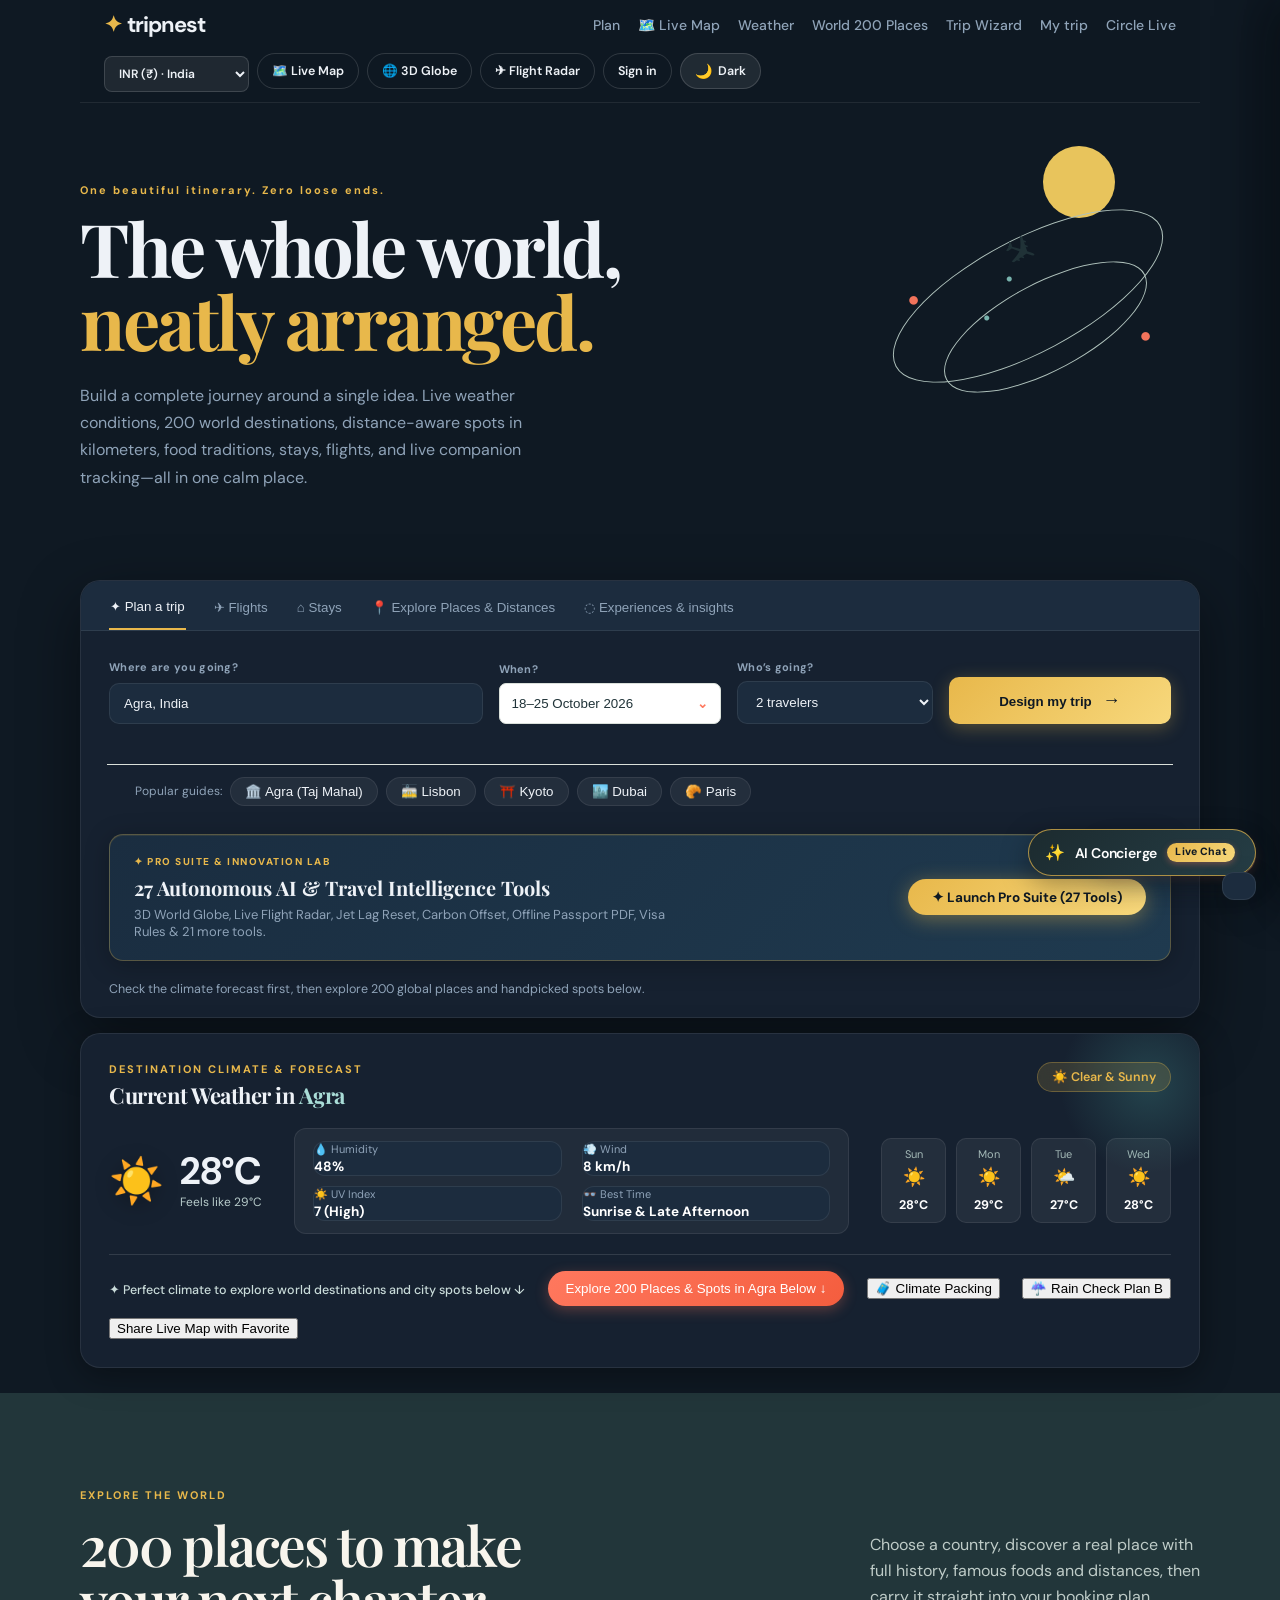
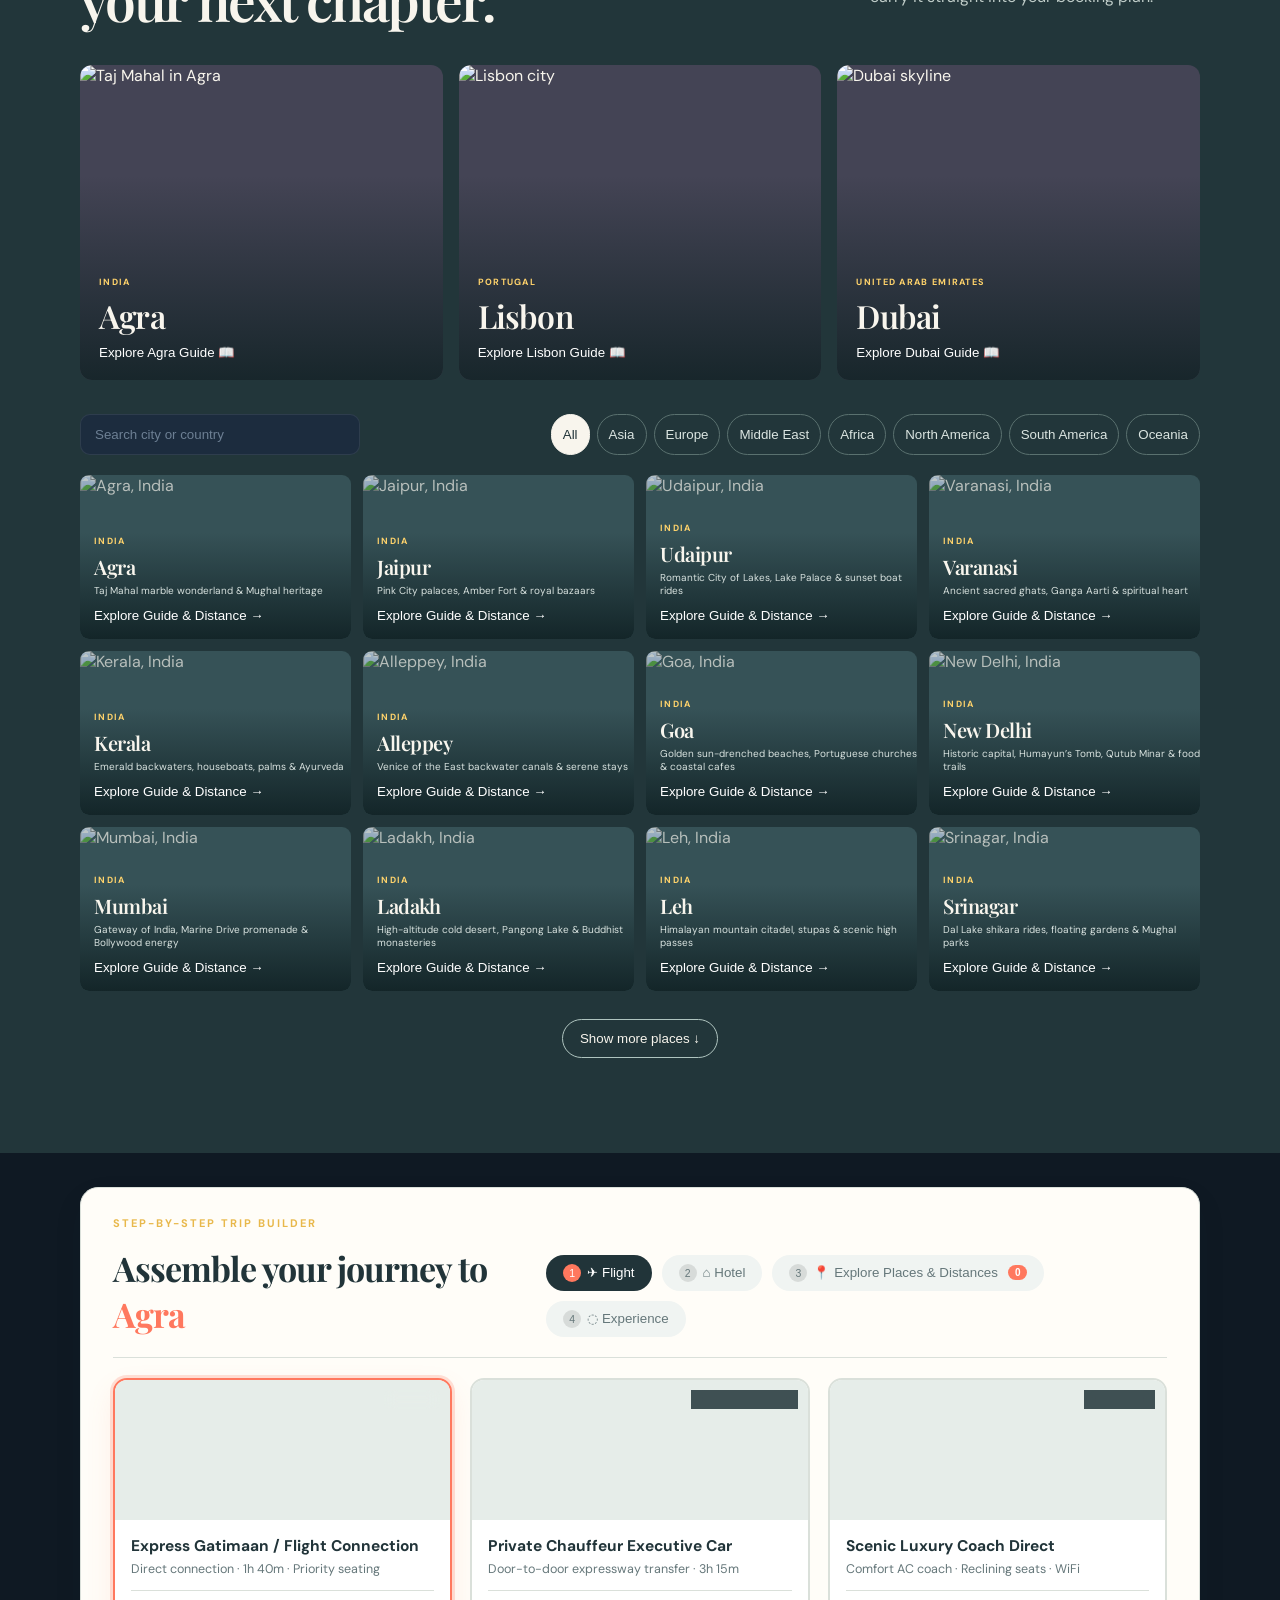
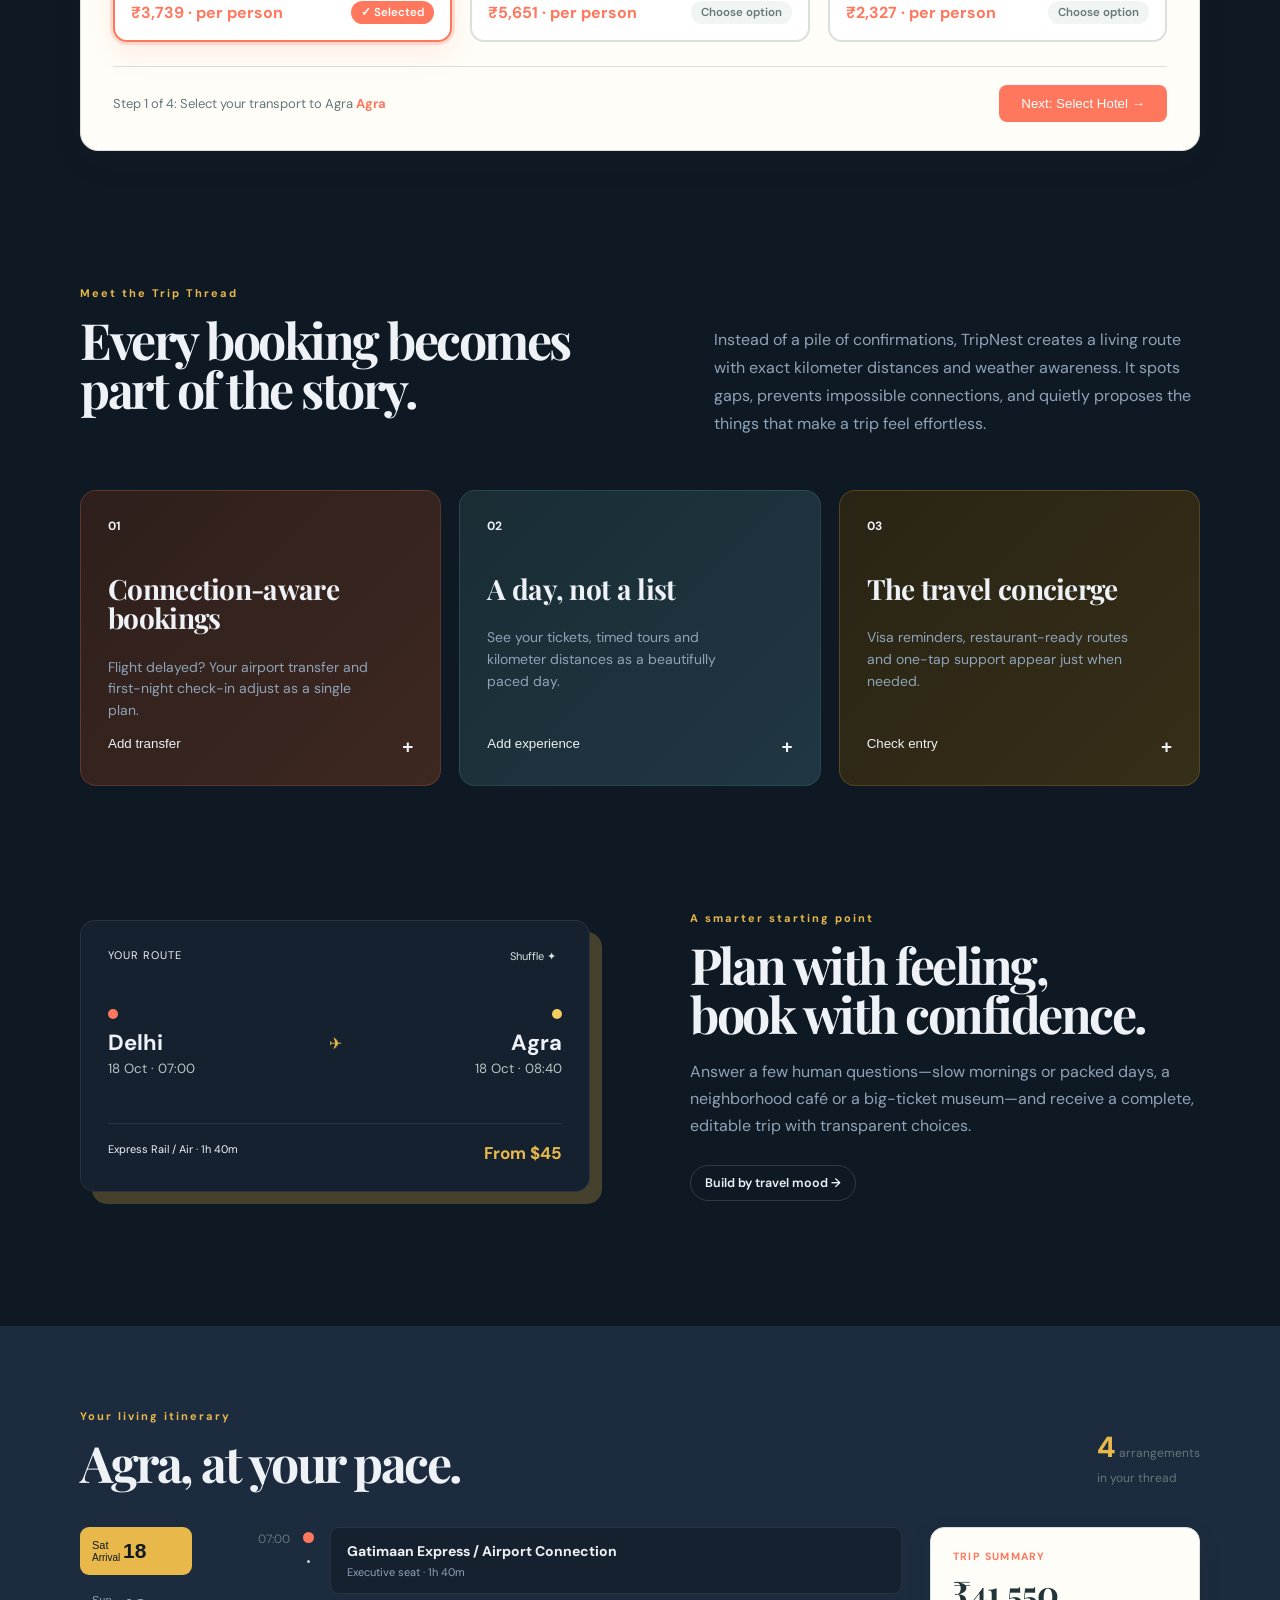
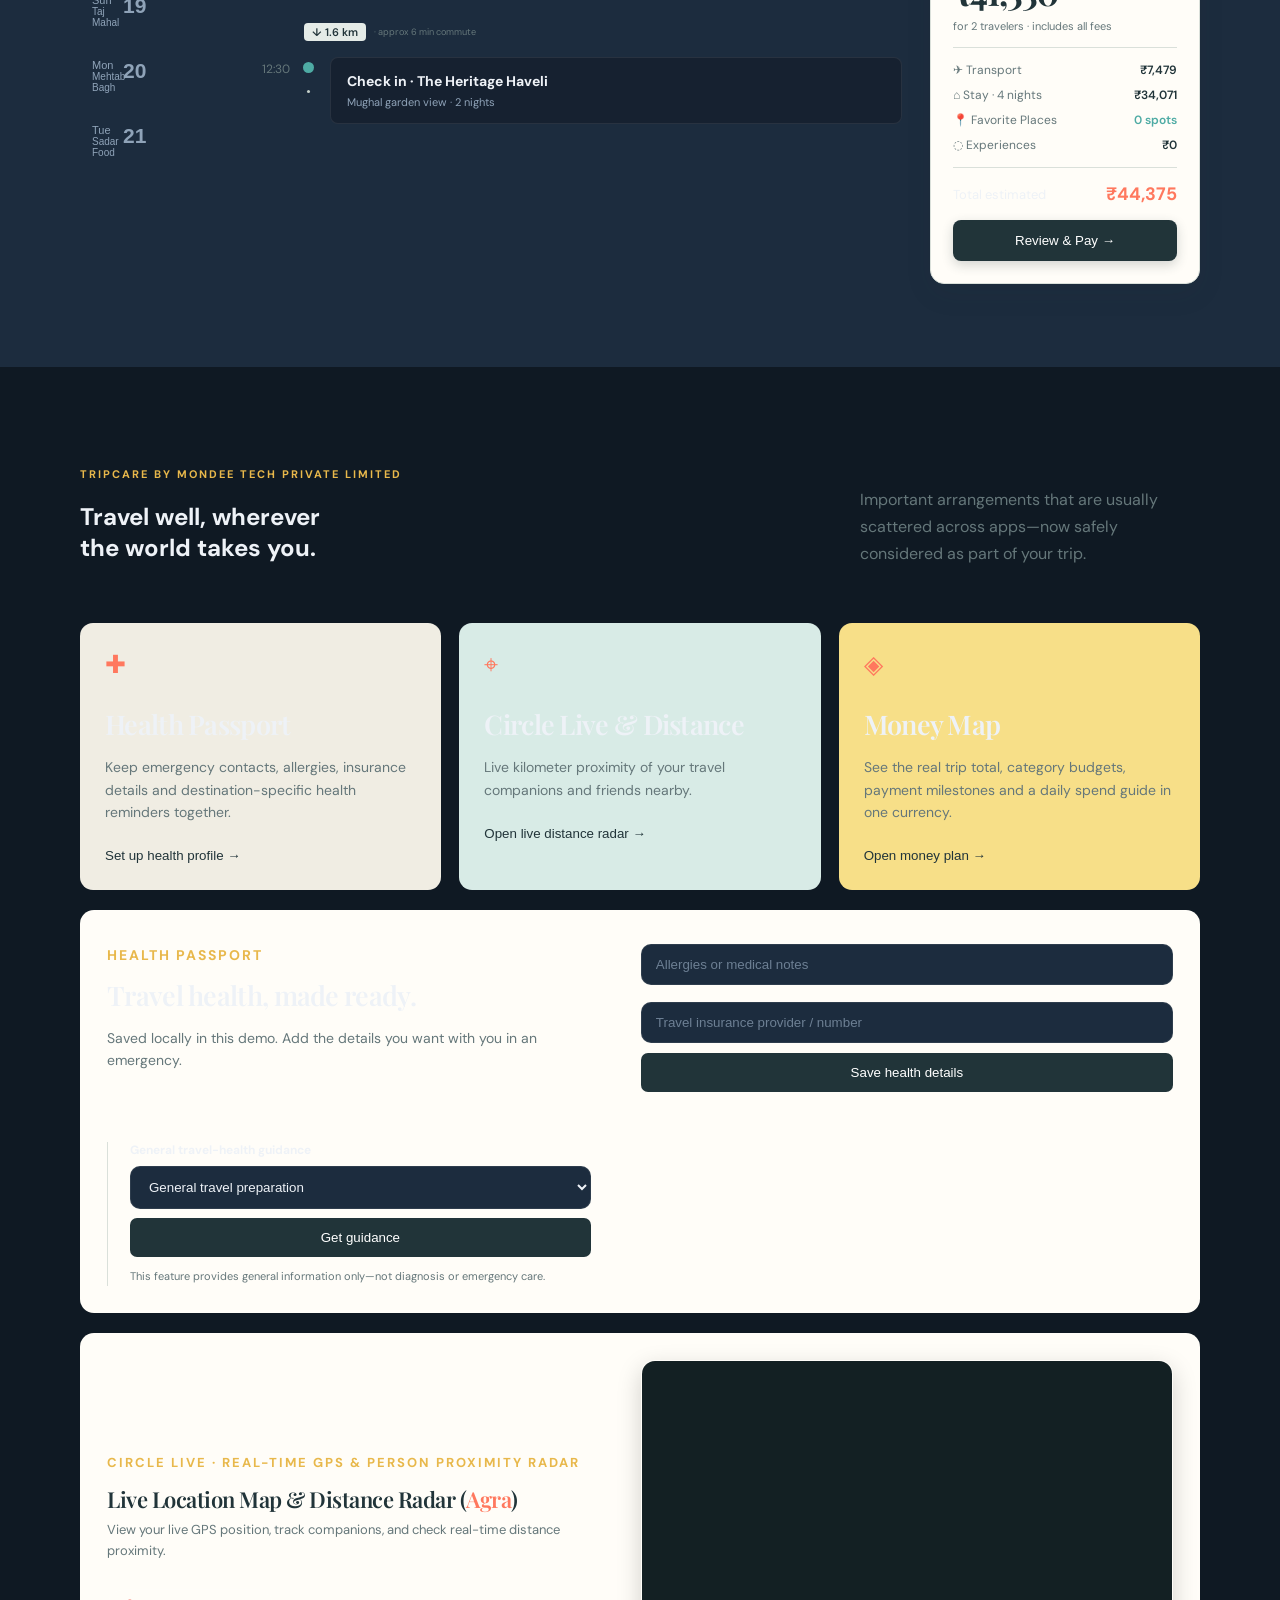
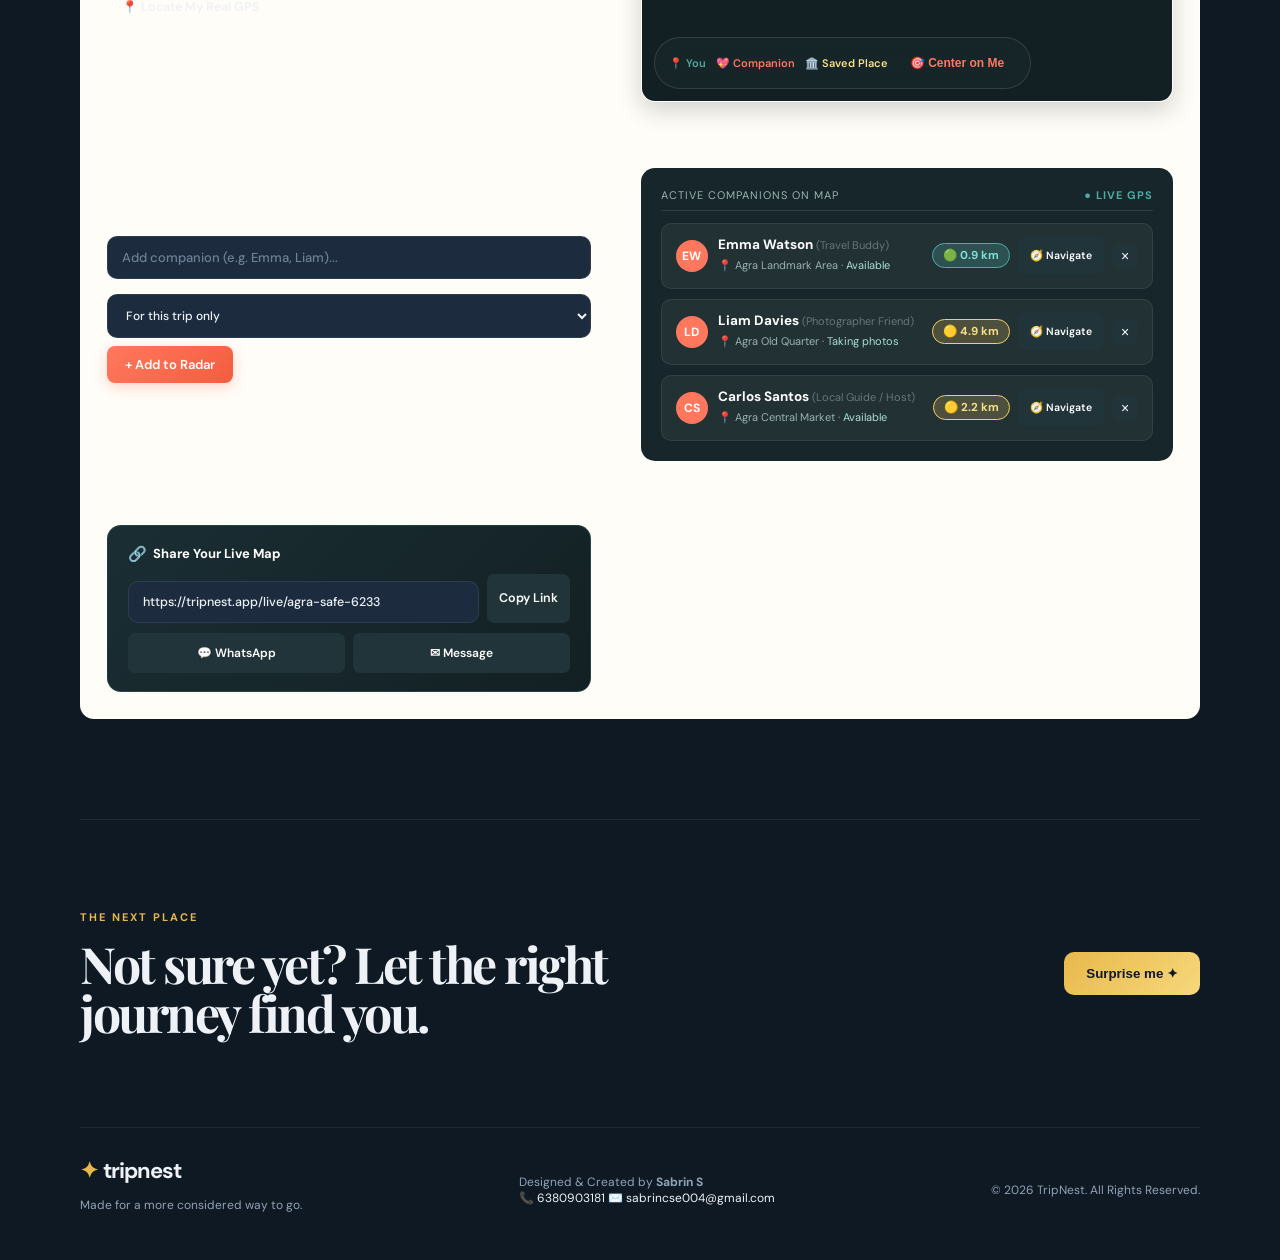
==== commit 3d5cfba1: "Fix navbar overlapping layout, add solid black text in light theme, and expand destination images" ====
--- a/static/index.html
+++ b/static/index.html
@@ -27,12 +27,14 @@
       html,body{background:#0f1923!important;color:#eef2f7!important;}
 
       /* NAV */
-      header.nav{background:rgba(15,25,35,.97)!important;backdrop-filter:blur(16px)!important;border-bottom:1px solid rgba(255,255,255,.08)!important;position:sticky!important;top:0!important;z-index:900!important;height:68px!important;}
-      .brand{color:#eef2f7!important;}.brand span{color:#e8b84b!important;}
-      nav a{color:#8fa3b8!important;}nav a:hover{color:#eef2f7!important;}
-      .sign-in,.outline-btn{background:transparent!important;border:1px solid rgba(255,255,255,.12)!important;color:#8fa3b8!important;border-radius:100px!important;padding:8px 16px!important;transition:all .2s!important;}
+      header.nav{background:rgba(15,25,35,.97)!important;backdrop-filter:blur(16px)!important;border-bottom:1px solid rgba(255,255,255,.08)!important;position:sticky!important;top:0!important;z-index:900!important;min-height:64px!important;height:auto!important;padding:10px 24px!important;display:flex!important;align-items:center!important;justify-content:space-between!important;flex-wrap:wrap!important;gap:10px 16px!important;}
+      .brand{color:#eef2f7!important;font-weight:700!important;font-size:22px!important;display:flex!important;align-items:center!important;gap:6px!important;text-decoration:none!important;}.brand span{color:#e8b84b!important;}
+      nav{display:flex!important;align-items:center!important;gap:18px!important;flex-wrap:wrap!important;}
+      nav a{color:#8fa3b8!important;font-weight:500!important;font-size:14px!important;text-decoration:none!important;transition:color .2s!important;}nav a:hover{color:#eef2f7!important;}
+      .nav-actions{display:flex!important;align-items:center!important;gap:8px!important;flex-wrap:wrap!important;}
+      .sign-in,.outline-btn{background:transparent!important;border:1px solid rgba(255,255,255,.14)!important;color:#eef2f7!important;border-radius:100px!important;padding:7px 14px!important;height:36px!important;display:inline-flex!important;align-items:center!important;justify-content:center!important;font:600 12.5px "DM Sans",sans-serif!important;transition:all .2s!important;cursor:pointer!important;white-space:nowrap!important;}
       .sign-in:hover,.outline-btn:hover{border-color:#e8b84b!important;color:#e8b84b!important;}
-      .currency-nav-select{background:rgba(255,255,255,.05)!important;border:1px solid rgba(255,255,255,.08)!important;color:#8fa3b8!important;border-radius:8px!important;padding:7px 10px!important;}
+      .currency-nav-select{background:rgba(255,255,255,.07)!important;border:1px solid rgba(255,255,255,.14)!important;color:#eef2f7!important;border-radius:8px!important;padding:0 10px!important;height:36px!important;font:600 12px "DM Sans",sans-serif!important;max-width:145px!important;cursor:pointer!important;}
 
       /* HERO */
       .eyebrow{color:#e8b84b!important;letter-spacing:2px!important;}
@@ -152,14 +154,14 @@
 
       /* ── THEME TOGGLE BUTTON ── */
       .theme-toggle-btn {
-        display:inline-flex; align-items:center; gap:6px;
-        background:rgba(255,255,255,.08); border:1px solid rgba(255,255,255,.15);
-        color:#eef2f7; border-radius:999px; padding:7px 14px;
-        font:600 12.5px "DM Sans",sans-serif; cursor:pointer;
-        transition:all .25s; white-space:nowrap;
-      }
-      .theme-toggle-btn:hover{background:rgba(232,184,75,.15);border-color:#e8b84b;color:#e8b84b;}
-      .theme-toggle-icon{font-size:14px;}
+        display:inline-flex!important; align-items:center!important; justify-content:center!important; gap:6px!important;
+        background:rgba(255,255,255,.08)!important; border:1px solid rgba(255,255,255,.15)!important;
+        color:#eef2f7!important; border-radius:999px!important; padding:0 14px!important; height:36px!important;
+        font:600 12.5px "DM Sans",sans-serif!important; cursor:pointer!important;
+        transition:all .25s!important; white-space:nowrap!important;
+      }
+      .theme-toggle-btn:hover{background:rgba(232,184,75,.15)!important;border-color:#e8b84b!important;color:#e8b84b!important;}
+      .theme-toggle-icon{font-size:14px!important;}
 
       /* ── OMNI SUITE MODAL — CENTERED ── */
       dialog.omni-suite-modal {
@@ -183,98 +185,200 @@
         backdrop-filter:blur(10px)!important;
       }
 
-      /* ── LIGHT THEME (data-theme=light on html) ── */
-      html[data-theme="light"] body{background:#f8f5ed!important;color:#213439!important;}
-      html[data-theme="light"] header.nav{background:rgba(255,253,248,.96)!important;border-bottom:1px solid #dae0da!important;}
-      html[data-theme="light"] .brand{color:#213439!important;}
-      html[data-theme="light"] .brand span{color:#ff785e!important;}
-      html[data-theme="light"] nav a{color:#65777a!important;}
-      html[data-theme="light"] nav a:hover{color:#213439!important;}
-      html[data-theme="light"] .sign-in,.html[data-theme="light"] .outline-btn{border-color:#dae0da!important;color:#65777a!important;}
-      html[data-theme="light"] .sign-in:hover{border-color:#ff785e!important;color:#ff785e!important;}
-      html[data-theme="light"] .currency-nav-select{background:#fff!important;border-color:#dae0da!important;color:#213439!important;}
-      html[data-theme="light"] .theme-toggle-btn{background:#fff!important;border-color:#dae0da!important;color:#213439!important;}
-      html[data-theme="light"] .theme-toggle-btn:hover{border-color:#ff785e!important;color:#ff785e!important;}
-      html[data-theme="light"] .eyebrow{color:#ff785e!important;}
-      html[data-theme="light"] .hero h1,html[data-theme="light"] .concept h2,html[data-theme="light"] .split-section h2,html[data-theme="light"] .itinerary-section h2,html[data-theme="light"] .newsletter h2{color:#213439!important;}
-      html[data-theme="light"] h1 em{color:#ff785e!important;}
-      html[data-theme="light"] .hero-copy{color:#65777a!important;}
-      html[data-theme="light"] .planner{background:#fffdf8!important;border-color:#dae0da!important;box-shadow:0 15px 36px rgba(82,100,91,.1)!important;}
-      html[data-theme="light"] .tab-row{background:#fffdf8!important;border-bottom-color:#dae0da!important;}
-      html[data-theme="light"] .tab-row button{color:#65777a!important;}
-      html[data-theme="light"] .tab-row button.active{color:#213439!important;border-bottom-color:#ff785e!important;}
-      html[data-theme="light"] .search-box{background:#fffdf8!important;}
-      html[data-theme="light"] .search-box label{color:#65777a!important;}
-      html[data-theme="light"] input,html[data-theme="light"] select{background:#fff!important;border-color:#dae0da!important;color:#213439!important;}
-      html[data-theme="light"] input::placeholder{color:#65777a!important;}
-      html[data-theme="light"] .search-btn{background:#ff785e!important;color:#fff!important;box-shadow:0 4px 18px rgba(255,120,94,.3)!important;}
-      html[data-theme="light"] .quick-destination-pills{background:#fffdf8!important;}
-      html[data-theme="light"] .quick-destination-pills span{color:#65777a!important;}
-      html[data-theme="light"] .quick-pill-btn{background:transparent!important;border-color:#dae0da!important;color:#213439!important;}
-      html[data-theme="light"] .quick-pill-btn:hover{background:#fff0ec!important;border-color:#ff785e!important;color:#ff785e!important;}
-      html[data-theme="light"] .planner-suite-banner{background:linear-gradient(135deg,#1c2e32,#28444a)!important;border-color:rgba(255,120,94,.35)!important;}
-      html[data-theme="light"] .planner-suite-badge{color:#ffa08d!important;}
-      html[data-theme="light"] .planner-suite-banner h3{color:#fff!important;}
-      html[data-theme="light"] .planner-suite-banner p{color:#b7c5c1!important;}
-      html[data-theme="light"] .highlight-suite-btn{background:#ff785e!important;color:#fff!important;box-shadow:0 4px 20px rgba(255,120,94,.4)!important;}
-      html[data-theme="light"] .helper{color:#65777a!important;}
-      html[data-theme="light"] .weather-card-container{background:#fffdf8!important;border-color:#dae0da!important;}
-      html[data-theme="light"] .weather-header h3,.html[data-theme="light"] .weather-temp{color:#213439!important;}
-      html[data-theme="light"] .weather-badge{background:#fff0ec!important;border-color:#ff785e!important;color:#ff785e!important;}
-      html[data-theme="light"] .w-metric{background:#f0ede3!important;border-color:#dae0da!important;color:#213439!important;}
-      html[data-theme="light"] .itinerary-section{background:#eef0e8!important;}
-      html[data-theme="light"] .day{color:#65777a!important;}
-      html[data-theme="light"] .day.active{background:#213439!important;color:#fff!important;}
-      html[data-theme="light"] .event-content{background:#fffdf8!important;border-color:#e5ebe9!important;color:#213439!important;}
-      html[data-theme="light"] .trip-total{background:#fffdf8!important;border-color:#dae0da!important;}
-      html[data-theme="light"] .trip-total h3{color:#ff785e!important;}
-      html[data-theme="light"] .trip-count b{color:#ff785e!important;}
-      html[data-theme="light"] .trip-total button{background:#213439!important;color:#fff!important;}
-      html[data-theme="light"] .route-card{background:#213439!important;color:#f4f6ed!important;box-shadow:12px 12px 0 #f4ce60!important;border:none!important;}
-      html[data-theme="light"] .route-line>span{color:#f4ce60!important;}
-      html[data-theme="light"] .route-footer strong{color:#f4ce60!important;}
-      html[data-theme="light"] .feature-card.coral{background:#ffad9b!important;border:none!important;}
-      html[data-theme="light"] .feature-card.blue{background:#a9ddd7!important;border:none!important;}
-      html[data-theme="light"] .feature-card.yellow{background:#f8df89!important;border:none!important;}
-      html[data-theme="light"] .feature-card h3,.html[data-theme="light"] .feature-card span,.html[data-theme="light"] .feature-card button{color:#213439!important;}
-      html[data-theme="light"] dialog{background:#fffdf8!important;color:#213439!important;border-color:#dae0da!important;}
-      html[data-theme="light"] dialog h2{color:#213439!important;}
-      html[data-theme="light"] .newsletter h2{color:#213439!important;}
-      html[data-theme="light"] .newsletter button{background:#ff785e!important;color:#fff!important;}
-      html[data-theme="light"] footer{color:#65777a!important;border-top-color:#dae0da!important;}
-      html[data-theme="light"] footer a{color:#213439!important;}
-      html[data-theme="light"] #toast{background:#213439!important;color:#fff!important;}
-      html[data-theme="light"] .omni-floating-btn{background:linear-gradient(135deg,#1c2b2f,#294248)!important;border-color:rgba(255,120,94,.7)!important;}
-      html[data-theme="light"] .omni-floating-sparkle{color:#ffa08d!important;}
-      html[data-theme="light"] .omni-floating-badge{background:linear-gradient(135deg,#ff785e,#f4ce60)!important;color:#17272a!important;}
-      html[data-theme="light"] ::-webkit-scrollbar-thumb{background:rgba(33,52,57,.2);}
-      html[data-theme="light"] ::-webkit-scrollbar-thumb:hover{background:rgba(255,120,94,.4);}
-
-      /* ── ENHANCED FOOTER STYLING ── */
-      footer.main-site-footer {
-        border-top: 1px solid rgba(255,255,255,0.12)!important;
-        padding: 36px 0 42px!important;
-        display: flex!important;
-        justify-content: space-between!important;
-        align-items: flex-start!important;
-        flex-wrap: wrap!important;
-        gap: 24px!important;
-        color: #94a3b8!important;
-        font-size: 13px!important;
-      }
-      .footer-col { display: flex; flex-direction: column; gap: 6px; }
-      .footer-tagline { margin: 4px 0 0; color: #64748b; font-size: 13px; }
-      .footer-col-title { font-size: 11px; text-transform: uppercase; letter-spacing: 1px; color: #ff785e; font-weight: 700; }
-      .creator-name { font-size: 15px; color: #e2e8f0; font-weight: 700; }
-      .contact-details { display: flex; flex-direction: column; gap: 4px; margin-top: 2px; }
-      .contact-item { color: #cbd5e1!important; text-decoration: none!important; font-size: 13px; transition: color 0.2s; }
-      .contact-item:hover { color: #ff785e!important; }
-      .copyright-col { align-self: center; text-align: right; }
-
-      html[data-theme="light"] footer.main-site-footer { border-top-color: #dae0da!important; color: #65777a!important; }
-      html[data-theme="light"] .creator-name { color: #213439!important; }
-      html[data-theme="light"] .contact-item { color: #65777a!important; }
-      html[data-theme="light"] .contact-item:hover { color: #ff785e!important; }
+      /* ── LIGHT THEME (White Background + Solid Black Text) ── */
+      html[data-theme="light"] {
+        --tn-bg:#f8fafc; --tn-surface:#ffffff; --tn-surface2:#f1f5f9;
+        --tn-border:#cbd5e1; --tn-gold:#d97706; --tn-gold2:#b45309;
+        --tn-text:#000000; --tn-muted:#1e293b; --tn-ink:#000000;
+      }
+      html[data-theme="light"], html[data-theme="light"] body {
+        background:#f8fafc!important;
+        color:#000000!important;
+      }
+      html[data-theme="light"] header.nav {
+        background:rgba(255,255,255,.98)!important;
+        border-bottom:1px solid #cbd5e1!important;
+      }
+      html[data-theme="light"] .brand { color:#000000!important; font-weight:800!important; }
+      html[data-theme="light"] .brand span { color:#d97706!important; }
+      html[data-theme="light"] nav a { color:#0f172a!important; font-weight:600!important; }
+      html[data-theme="light"] nav a:hover { color:#d97706!important; }
+      html[data-theme="light"] .sign-in,
+      html[data-theme="light"] .outline-btn,
+      html[data-theme="light"] .theme-toggle-btn {
+        background:#ffffff!important;
+        border:1.5px solid #94a3b8!important;
+        color:#000000!important;
+        font-weight:700!important;
+      }
+      html[data-theme="light"] .sign-in:hover,
+      html[data-theme="light"] .outline-btn:hover,
+      html[data-theme="light"] .theme-toggle-btn:hover {
+        border-color:#d97706!important;
+        color:#d97706!important;
+        background:#fffbeb!important;
+      }
+      html[data-theme="light"] .currency-nav-select {
+        background:#ffffff!important;
+        border:1.5px solid #94a3b8!important;
+        color:#000000!important;
+        font-weight:700!important;
+      }
+      html[data-theme="light"] .eyebrow { color:#d97706!important; font-weight:800!important; }
+      html[data-theme="light"] h1,
+      html[data-theme="light"] h2,
+      html[data-theme="light"] h3,
+      html[data-theme="light"] h4,
+      html[data-theme="light"] h5,
+      html[data-theme="light"] h6,
+      html[data-theme="light"] .hero h1,
+      html[data-theme="light"] .concept h2,
+      html[data-theme="light"] .split-section h2,
+      html[data-theme="light"] .itinerary-section h2,
+      html[data-theme="light"] .newsletter h2 {
+        color:#000000!important;
+        font-weight:700!important;
+      }
+      html[data-theme="light"] h1 em { color:#d97706!important; }
+      html[data-theme="light"] p,
+      html[data-theme="light"] .hero-copy,
+      html[data-theme="light"] .section-copy,
+      html[data-theme="light"] .concept>p {
+        color:#0f172a!important;
+        font-weight:500!important;
+      }
+      html[data-theme="light"] .planner {
+        background:#ffffff!important;
+        border:1px solid #cbd5e1!important;
+        box-shadow:0 12px 36px rgba(0,0,0,.08)!important;
+      }
+      html[data-theme="light"] .tab-row {
+        background:#f8fafc!important;
+        border-bottom:1px solid #cbd5e1!important;
+      }
+      html[data-theme="light"] .tab-row button {
+        color:#334155!important;
+        font-weight:600!important;
+      }
+      html[data-theme="light"] .tab-row button.active {
+        color:#000000!important;
+        border-bottom:3px solid #d97706!important;
+        font-weight:700!important;
+      }
+      html[data-theme="light"] .search-box { background:#ffffff!important; }
+      html[data-theme="light"] .search-box label { color:#000000!important; font-weight:800!important; }
+      html[data-theme="light"] input,
+      html[data-theme="light"] select,
+      html[data-theme="light"] textarea {
+        background:#ffffff!important;
+        border:1.5px solid #94a3b8!important;
+        color:#000000!important;
+        font-weight:600!important;
+      }
+      html[data-theme="light"] input:focus,
+      html[data-theme="light"] select:focus {
+        border-color:#d97706!important;
+        box-shadow:0 0 0 3px rgba(217,119,6,.15)!important;
+      }
+      html[data-theme="light"] input::placeholder {
+        color:#475569!important;
+        opacity:1!important;
+      }
+      html[data-theme="light"] .search-btn {
+        background:linear-gradient(135deg,#d97706,#f59e0b)!important;
+        color:#ffffff!important;
+        font-weight:800!important;
+        box-shadow:0 4px 18px rgba(217,119,6,.35)!important;
+      }
+      html[data-theme="light"] .quick-destination-pills { background:#ffffff!important; }
+      html[data-theme="light"] .quick-destination-pills span { color:#000000!important; font-weight:700!important; }
+      html[data-theme="light"] .quick-pill-btn {
+        background:#f1f5f9!important;
+        border:1px solid #cbd5e1!important;
+        color:#000000!important;
+        font-weight:600!important;
+      }
+      html[data-theme="light"] .quick-pill-btn:hover {
+        background:#fffbeb!important;
+        border-color:#d97706!important;
+        color:#d97706!important;
+      }
+      html[data-theme="light"] .planner-suite-banner {
+        background:#0f172a!important;
+        border:1.5px solid #d97706!important;
+      }
+      html[data-theme="light"] .planner-suite-badge { color:#fcd34d!important; }
+      html[data-theme="light"] .planner-suite-banner h3 { color:#ffffff!important; }
+      html[data-theme="light"] .planner-suite-banner p { color:#cbd5e1!important; }
+      html[data-theme="light"] .highlight-suite-btn {
+        background:linear-gradient(135deg,#d97706,#f59e0b)!important;
+        color:#ffffff!important;
+        font-weight:800!important;
+      }
+      html[data-theme="light"] .helper { color:#334155!important; font-weight:500!important; }
+      html[data-theme="light"] .weather-card-container,
+      html[data-theme="light"] .event-content,
+      html[data-theme="light"] .trip-total,
+      html[data-theme="light"] dialog,
+      html[data-theme="light"] .ai-chat-drawer {
+        background:#ffffff!important;
+        border:1px solid #cbd5e1!important;
+        color:#000000!important;
+      }
+      html[data-theme="light"] .weather-header h3,
+      html[data-theme="light"] .weather-temp,
+      html[data-theme="light"] .event-content b,
+      html[data-theme="light"] .trip-total h3,
+      html[data-theme="light"] dialog h2,
+      html[data-theme="light"] .ai-chat-drawer-title h3 {
+        color:#000000!important;
+      }
+      html[data-theme="light"] .weather-badge {
+        background:#fffbeb!important;
+        border:1.5px solid #d97706!important;
+        color:#b45309!important;
+        font-weight:700!important;
+      }
+      html[data-theme="light"] .w-metric {
+        background:#f1f5f9!important;
+        border:1px solid #cbd5e1!important;
+        color:#000000!important;
+      }
+      html[data-theme="light"] .w-metric span { color:#334155!important; font-weight:600!important; }
+      html[data-theme="light"] .itinerary-section { background:#f1f5f9!important; }
+      html[data-theme="light"] .day { color:#0f172a!important; font-weight:700!important; }
+      html[data-theme="light"] .day.active { background:#0f172a!important; color:#ffffff!important; }
+      html[data-theme="light"] .event-content small { color:#334155!important; font-weight:500!important; }
+      html[data-theme="light"] .trip-total p,
+      html[data-theme="light"] .trip-total small { color:#334155!important; }
+      html[data-theme="light"] .trip-total hr { border-top:1px solid #cbd5e1!important; }
+      html[data-theme="light"] .trip-total button {
+        background:#0f172a!important;
+        color:#ffffff!important;
+        font-weight:700!important;
+      }
+      html[data-theme="light"] .trip-count b { color:#d97706!important; }
+      html[data-theme="light"] .route-card {
+        background:#0f172a!important;
+        color:#ffffff!important;
+        box-shadow:12px 12px 0 #f59e0b!important;
+      }
+      html[data-theme="light"] .feature-card.coral { background:linear-gradient(135deg,#fee2e2,#fecaca)!important; border:1px solid #fca5a5!important; }
+      html[data-theme="light"] .feature-card.blue { background:linear-gradient(135deg,#e0f2fe,#bae6fd)!important; border:1px solid #7dd3fc!important; }
+      html[data-theme="light"] .feature-card.yellow { background:linear-gradient(135deg,#fef3c7,#fde68a)!important; border:1px solid #fcd34d!important; }
+      html[data-theme="light"] .feature-card h3,
+      html[data-theme="light"] .feature-card span,
+      html[data-theme="light"] .feature-card button { color:#000000!important; font-weight:700!important; }
+      html[data-theme="light"] .feature-card p { color:#0f172a!important; font-weight:500!important; }
+      html[data-theme="light"] .newsletter button { background:#0f172a!important; color:#ffffff!important; }
+      html[data-theme="light"] footer.main-site-footer {
+        border-top:1px solid #cbd5e1!important;
+        color:#0f172a!important;
+      }
+      html[data-theme="light"] .creator-name { color:#000000!important; font-weight:800!important; }
+      html[data-theme="light"] .contact-item { color:#0f172a!important; font-weight:600!important; }
+      html[data-theme="light"] .contact-item:hover { color:#d97706!important; }
+      html[data-theme="light"] footer a { color:#000000!important; font-weight:600!important; }
     </style>
   </head>
 
